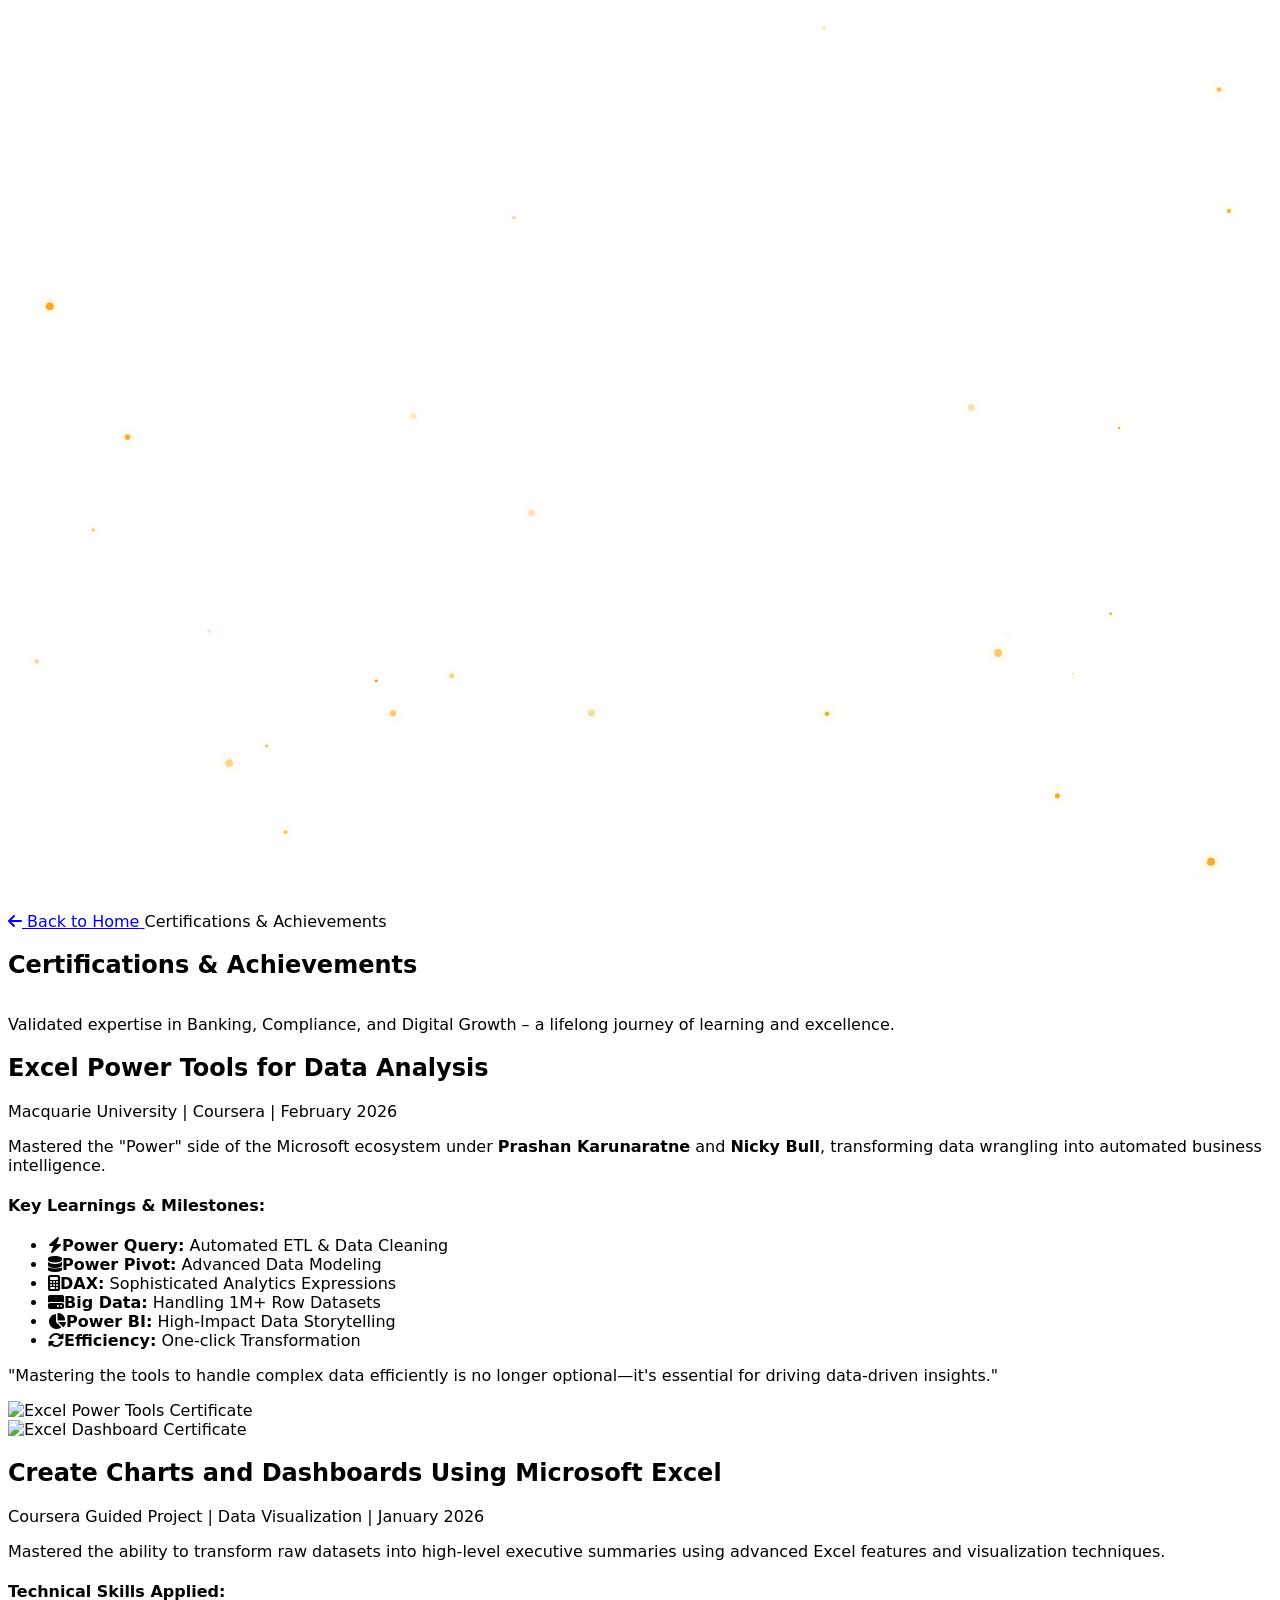
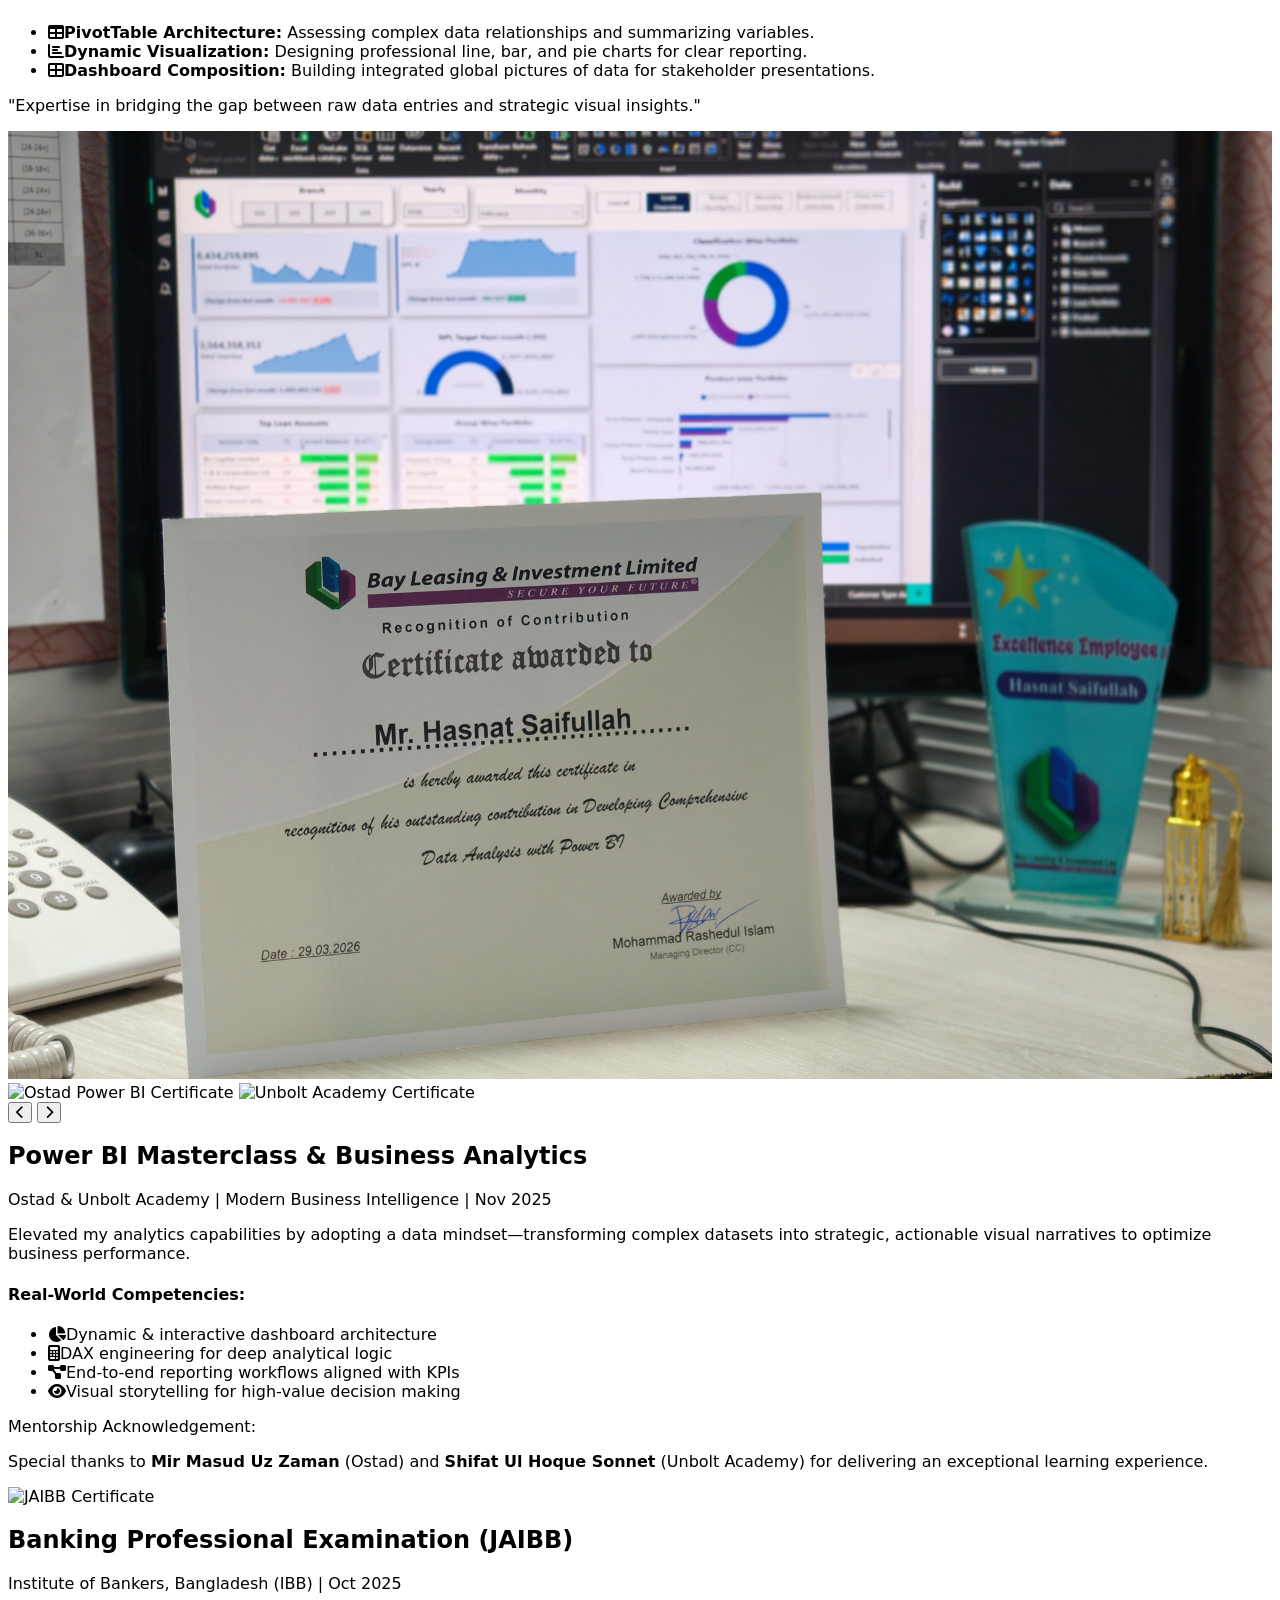
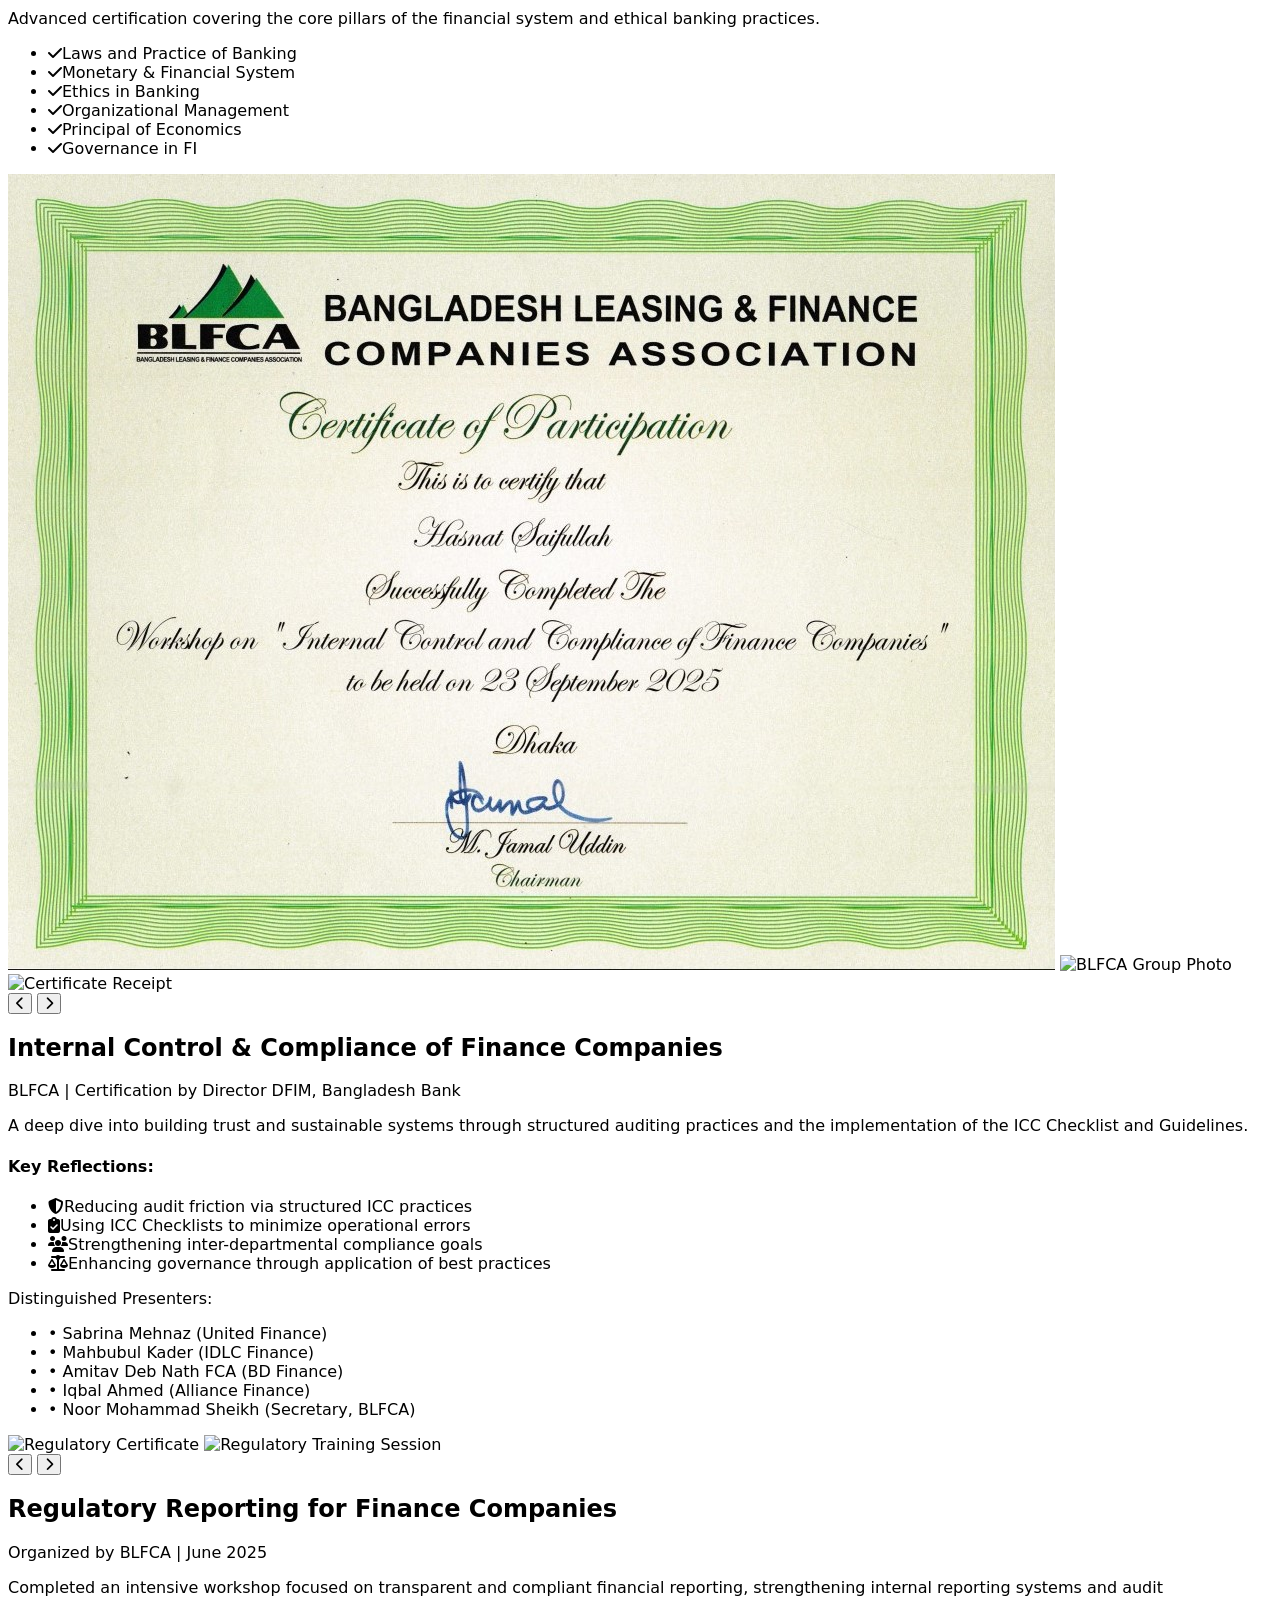
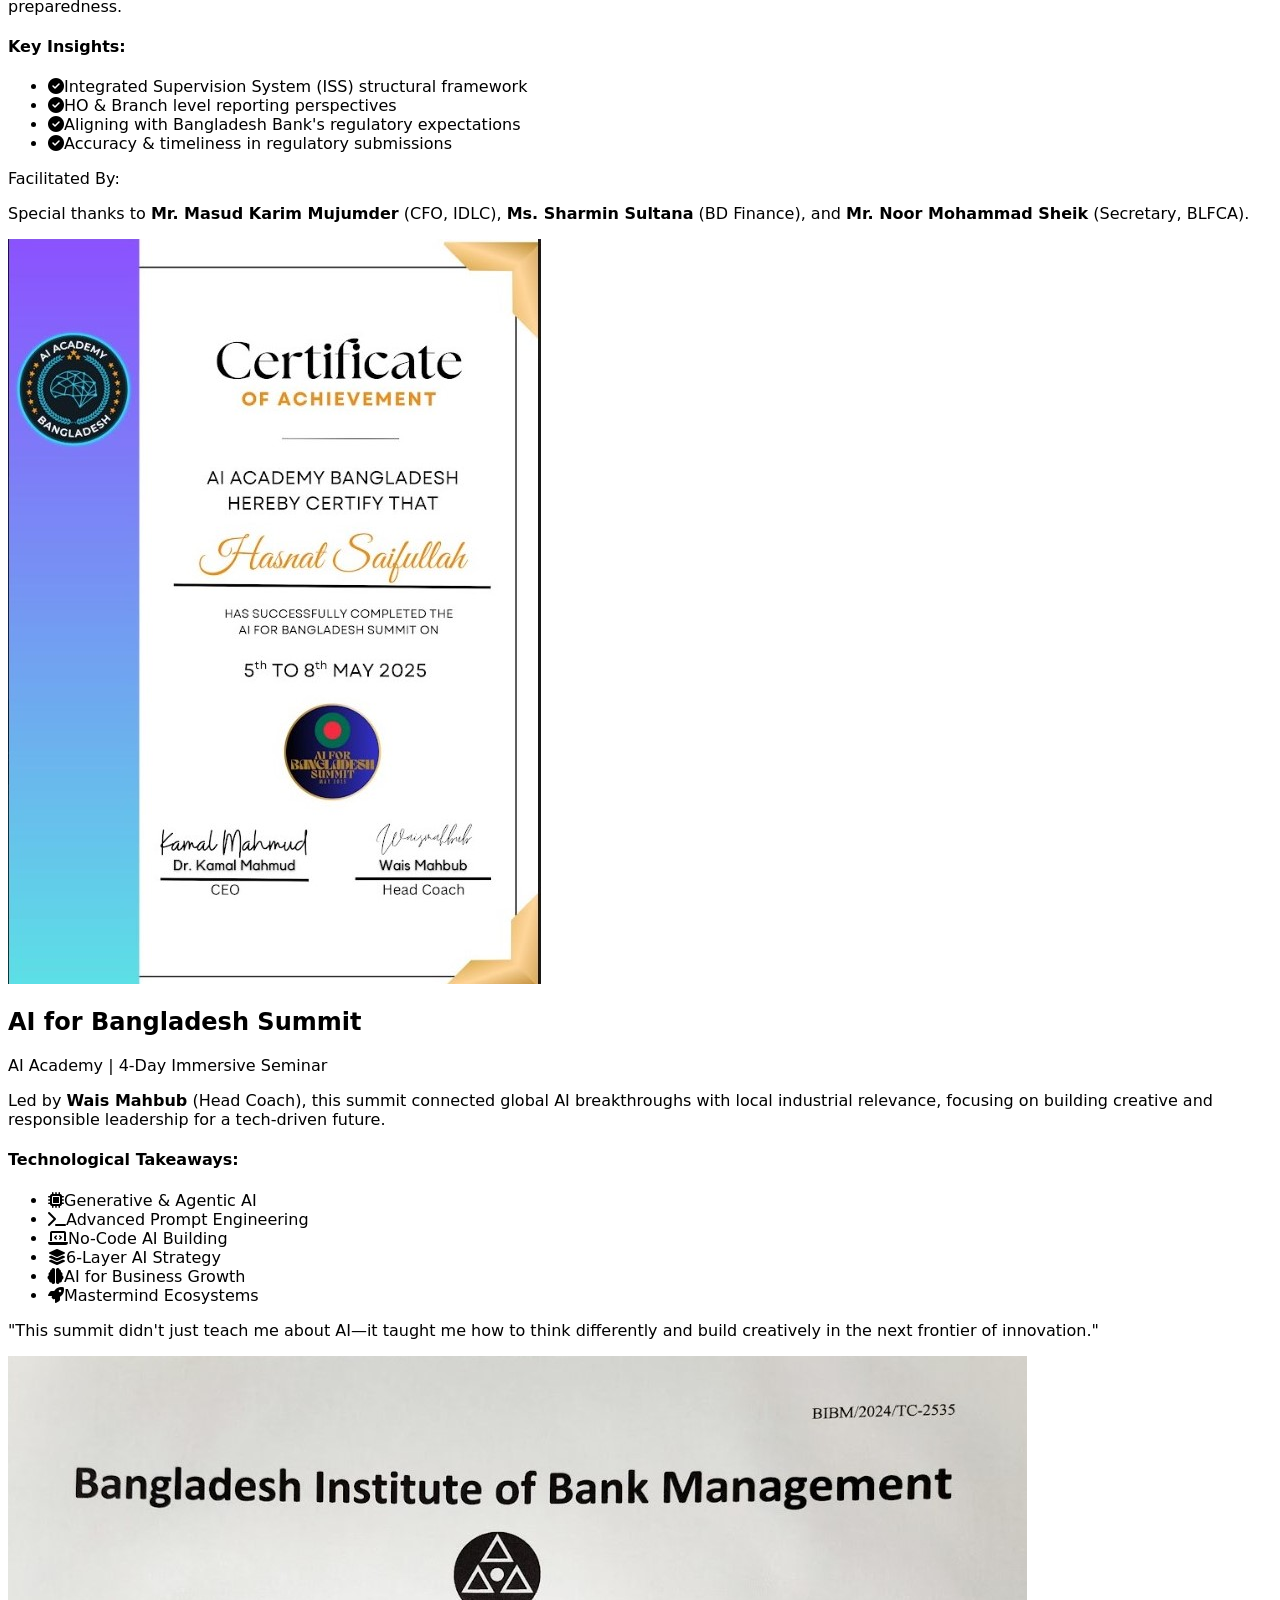
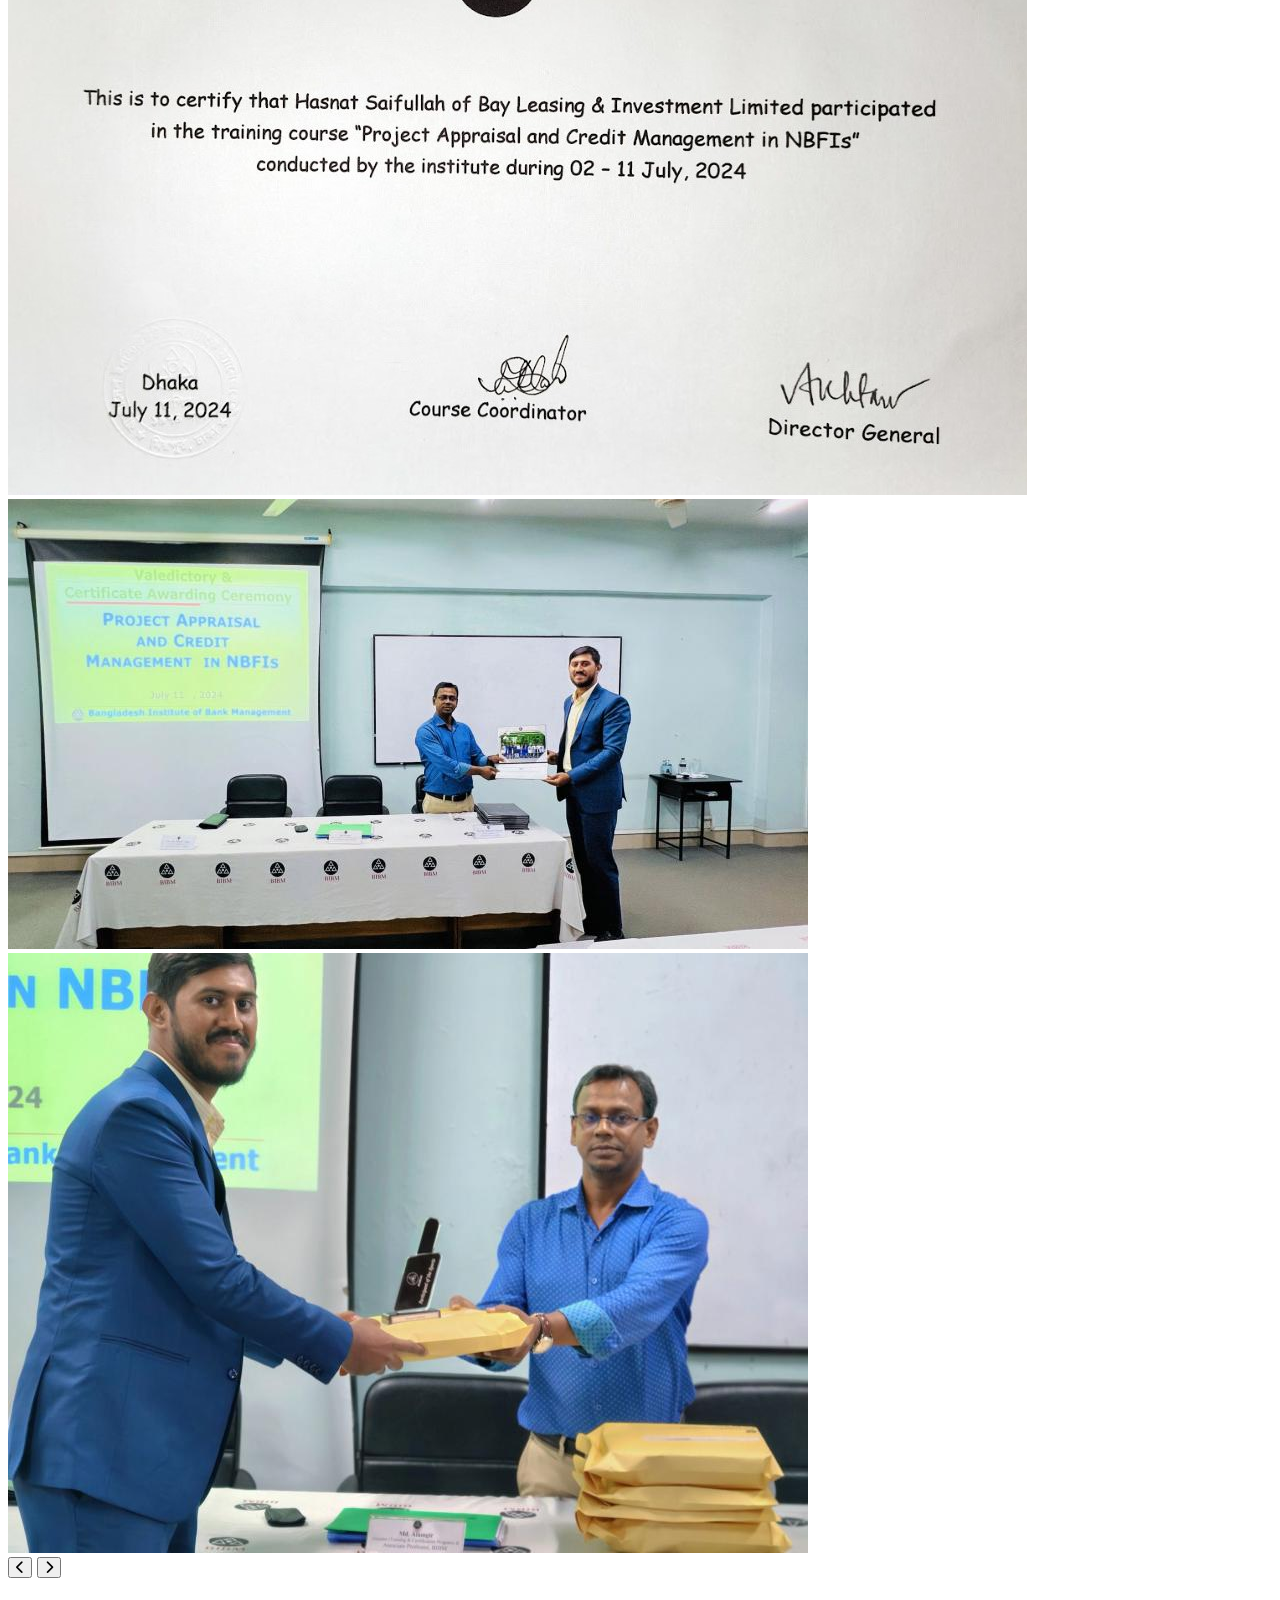
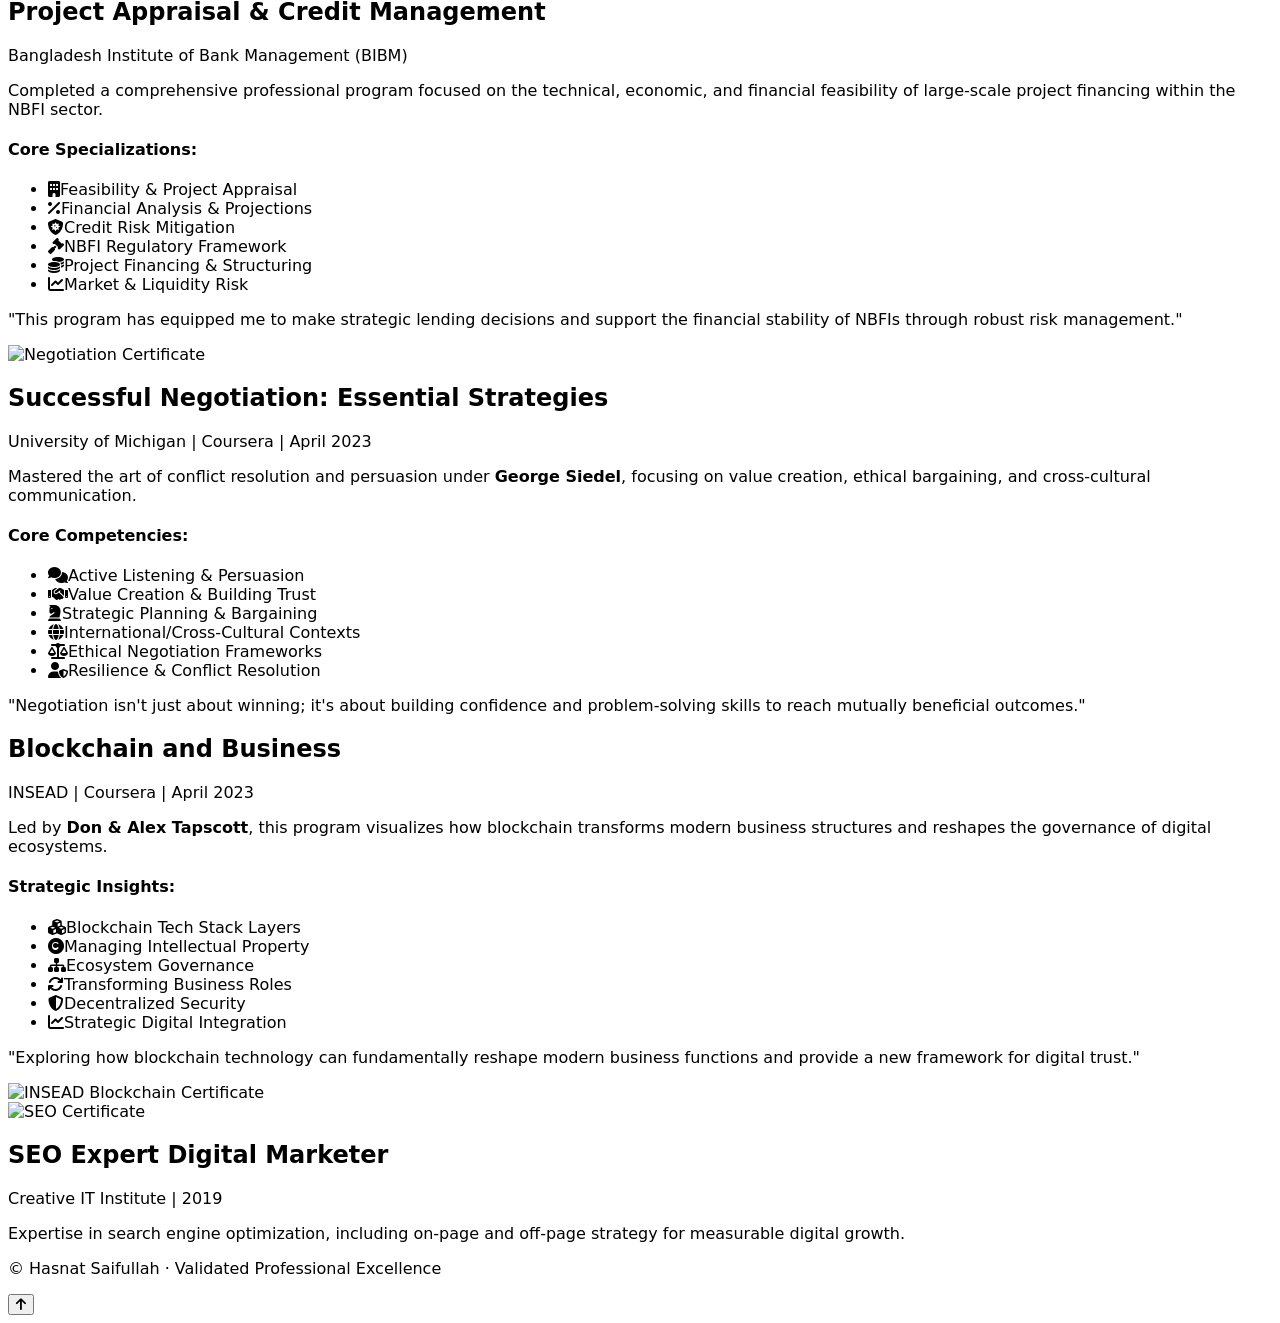
==== achievements.html @ 250674a8 "fix  Icons flash blank on Achievements page" ====
<!DOCTYPE html>
<html lang="en">
<head>
  <meta charset="UTF-8" />
  <meta name="viewport" content="width=device-width, initial-scale=1.0" />
  <meta property="og:title" content="Achievements | Hasnat Saifullah" />
  <meta property="og:description" content="Certifications in Banking, Compliance, Power BI, and Digital Growth." />
  <meta property="og:type" content="website" />
  <title>Achievements | Hasnat Saifullah</title>

  <!-- DNS prefetch -->
  <link rel="dns-prefetch" href="//cdn.tailwindcss.com">
  <link rel="dns-prefetch" href="//cdnjs.cloudflare.com">

  <!-- Favicon -->
  <link rel="icon" type="image/png" href="assets/images/Hasnat Saifullah Photo Favcon.jpg">

  <!-- Tailwind (blocking — required) -->
  <script src="https://cdn.tailwindcss.com"></script>

  <!-- Font Awesome — non-blocking -->
 <link rel="stylesheet"
      href="https://cdnjs.cloudflare.com/ajax/libs/font-awesome/6.5.0/css/all.min.css">

  <!-- Page CSS -->
  <link rel="stylesheet" href="assets/css/global.css">
  <link rel="stylesheet" href="assets/css/achievements.css">

  <!-- Page JS — deferred -->
  <script src="assets/js/achievements.js" defer></script>

<link href="https://unpkg.com/aos@2.3.1/dist/aos.css" rel="stylesheet" media="print" onload="this.media='all'">
<script src="https://unpkg.com/aos@2.3.1/dist/aos.js" defer></script>

</head>
<body class="bg-slate-50 text-slate-900 font-sans">
<canvas id="achievements-canvas" class="fixed inset-0 w-full h-full pointer-events-none z-[-1] opacity-70"></canvas>

<!-- ===== NAVIGATION ===== -->
<nav class="bg-white/80 backdrop-blur-md border-b border-slate-200/60 sticky top-0 z-50 shadow-sm">
  <div class="max-w-7xl mx-auto px-6 py-4 flex justify-between items-center">
    <a href="index.html" class="group flex items-center gap-2 text-blue-700 font-semibold hover:text-blue-600 transition">
      <i class="fas fa-arrow-left group-hover:-translate-x-1 transition"></i>
      <span>Back to Home</span>
    </a>
    <span class="text-slate-500 font-medium bg-slate-100 px-4 py-1.5 rounded-full text-sm">Certifications & Achievements</span>
  </div>
</nav>

<!-- ===== HERO HEADER ===== -->
<section class="relative py-24 px-6 overflow-hidden bg-gradient-to-br from-slate-900 via-indigo-950 to-blue-950 text-white">
  <div class="absolute inset-0 opacity-20">
    <div class="absolute top-10 left-10 w-72 h-72 bg-blue-500 rounded-full mix-blend-multiply filter blur-3xl animate-pulse"></div>
    <div class="absolute bottom-10 right-10 w-80 h-80 bg-indigo-400 rounded-full mix-blend-multiply filter blur-3xl animate-pulse delay-1000"></div>
  </div>
  <div class="absolute inset-0 bg-[url('data:image/svg+xml,%3Csvg width=\"60\" height=\"60\" viewBox=\"0 0 60 60\" xmlns=\"http://www.w3.org/2000/svg\"%3E%3Cpath d=\"M0 0h60v60H0z\" fill=\"none\" stroke=\"%233b82f6\" stroke-width=\"0.5\" stroke-opacity=\"0.2\"/%3E%3C/svg%3E')]"></div>

  <div class="max-w-4xl mx-auto text-center relative z-10" data-aos="fade-up">
    <h1 class="text-4xl md:text-5xl font-extrabold mb-4 shiny-underline inline-block">Certifications & Achievements</h1>
    <p class="text-lg text-slate-300 mt-6 max-w-2xl mx-auto">
      Validated expertise in Banking, Compliance, and Digital Growth – a lifelong journey of learning and excellence.
    </p>
  </div>
</section>

<main class="max-w-6xl mx-auto px-6 py-20 space-y-16">

  <!-- Excel Power Tools -->
  <section id="excel-power-tools" class="grid md:grid-cols-2 gap-12 items-center bg-white/50 backdrop-blur-sm p-8 rounded-3xl border border-slate-200 shadow-lg hover:shadow-xl transition">
    <div class="md:order-first">
      <h2 class="text-2xl font-bold text-sky-800">Excel Power Tools for Data Analysis</h2>
      <p class="text-slate-500 font-semibold mb-4">Macquarie University | Coursera | February 2026</p>
      <p class="text-slate-600 text-sm mb-6">Mastered the "Power" side of the Microsoft ecosystem under <strong>Prashan Karunaratne</strong> and <strong>Nicky Bull</strong>, transforming data wrangling into automated business intelligence.</p>
      <div class="space-y-4">
        <h4 class="font-bold text-slate-800 text-xs uppercase tracking-wider mb-2">Key Learnings & Milestones:</h4>
        <ul class="grid grid-cols-1 sm:grid-cols-2 gap-x-4 gap-y-2 text-xs text-slate-700 font-medium">
          <li><i class="fas fa-bolt text-sky-600 mr-2"></i><strong>Power Query:</strong> Automated ETL & Data Cleaning</li>
          <li><i class="fas fa-database text-sky-600 mr-2"></i><strong>Power Pivot:</strong> Advanced Data Modeling</li>
          <li><i class="fas fa-calculator text-sky-600 mr-2"></i><strong>DAX:</strong> Sophisticated Analytics Expressions</li>
          <li><i class="fas fa-hdd text-sky-600 mr-2"></i><strong>Big Data:</strong> Handling 1M+ Row Datasets</li>
          <li><i class="fas fa-chart-pie text-sky-600 mr-2"></i><strong>Power BI:</strong> High-Impact Data Storytelling</li>
          <li><i class="fas fa-sync-alt text-sky-600 mr-2"></i><strong>Efficiency:</strong> One-click Transformation</li>
        </ul>
        <div class="mt-6 p-4 bg-sky-50 rounded-xl border-l-4 border-sky-600">
          <p class="text-xs text-sky-900 leading-relaxed italic">"Mastering the tools to handle complex data efficiently is no longer optional—it's essential for driving data-driven insights."</p>
        </div>
      </div>
    </div>
    <div class="rounded-xl shadow-lg border overflow-hidden">
      <img src="assets/images/Excel Power Tools Macquarie University.jpg" class="w-full h-auto object-cover" alt="Excel Power Tools Certificate" loading="lazy" />
    </div>
  </section>

  <!-- Excel Charts -->
  <section id="excel-charts" class="grid md:grid-cols-2 gap-12 items-center bg-white/50 backdrop-blur-sm p-8 rounded-3xl border border-slate-200 shadow-lg hover:shadow-xl transition">
    <div class="relative overflow-hidden rounded-xl shadow-lg border group">
      <div id="slider-excel" class="flex transition-transform duration-500 ease-in-out" style="transform:translateX(0%);">
        <img src="assets/images/Create Charts and Dashboards Using Microsoft Excel.jpg" class="w-full h-auto object-cover flex-shrink-0" alt="Excel Dashboard Certificate" loading="lazy" />
      </div>
    </div>
    <div>
      <h2 class="text-2xl font-bold text-green-800">Create Charts and Dashboards Using Microsoft Excel</h2>
      <p class="text-slate-500 font-semibold mb-4">Coursera Guided Project | Data Visualization | January 2026</p>
      <p class="text-slate-600 text-sm mb-6">Mastered the ability to transform raw datasets into high-level executive summaries using advanced Excel features and visualization techniques.</p>
      <div class="space-y-4">
        <h4 class="font-bold text-slate-800 text-xs uppercase tracking-wider mb-2">Technical Skills Applied:</h4>
        <ul class="grid grid-cols-1 gap-y-3 text-xs text-slate-700 font-medium">
          <li><i class="fas fa-table text-green-600 mr-2"></i><strong>PivotTable Architecture:</strong> Assessing complex data relationships and summarizing variables.</li>
          <li><i class="fas fa-chart-bar text-green-600 mr-2"></i><strong>Dynamic Visualization:</strong> Designing professional line, bar, and pie charts for clear reporting.</li>
          <li><i class="fas fa-th-large text-green-600 mr-2"></i><strong>Dashboard Composition:</strong> Building integrated global pictures of data for stakeholder presentations.</li>
        </ul>
        <div class="mt-6 p-4 bg-green-50 rounded-xl border-l-4 border-green-600">
          <p class="text-xs text-green-900 leading-relaxed italic">"Expertise in bridging the gap between raw data entries and strategic visual insights."</p>
        </div>
      </div>
    </div>
  </section>

  <!-- Power BI Masterclass -->
  <section id="power-bi-masterclass" class="grid md:grid-cols-2 gap-12 items-center bg-white/50 backdrop-blur-sm p-8 rounded-3xl border border-slate-200 shadow-lg hover:shadow-xl transition">
    <div class="relative overflow-hidden rounded-xl shadow-lg border group">
      <div id="slider-ostad-unbolt" class="flex transition-transform duration-500 ease-in-out" style="transform:translateX(0%);">
        <img src="assets/images/Developing Comprehensive Data Analysis with Power BI.jpg" class="w-full h-auto object-cover flex-shrink-0" alt="Developing Comprehensive Data Analysis with Power BI" loading="lazy" />
        <img src="assets/images/Ostad Power BI.jpg" class="w-full h-auto object-cover flex-shrink-0" alt="Ostad Power BI Certificate" loading="lazy" />
        <img src="assets/images/Unbolt Academy Power BI.jpg" class="w-full h-auto object-cover flex-shrink-0" alt="Unbolt Academy Certificate" loading="lazy" />
      </div>
      <button onclick="moveOstadUnboltSlider(-1)" class="absolute left-2 top-1/2 -translate-y-1/2 bg-black/30 hover:bg-black/60 text-white p-2 rounded-full opacity-0 group-hover:opacity-100 transition-opacity">
        <i class="fas fa-chevron-left"></i>
      </button>
      <button onclick="moveOstadUnboltSlider(1)" class="absolute right-2 top-1/2 -translate-y-1/2 bg-black/30 hover:bg-black/60 text-white p-2 rounded-full opacity-0 group-hover:opacity-100 transition-opacity">
        <i class="fas fa-chevron-right"></i>
      </button>
    </div>
    <div>
      <h2 class="text-2xl font-bold text-blue-800">Power BI Masterclass & Business Analytics</h2>
      <p class="text-slate-500 font-semibold mb-4">Ostad & Unbolt Academy | Modern Business Intelligence | Nov 2025</p>
      <p class="text-slate-600 text-sm mb-6">Elevated my analytics capabilities by adopting a data mindset—transforming complex datasets into strategic, actionable visual narratives to optimize business performance.</p>
      <div class="space-y-4">
        <div>
          <h4 class="font-bold text-slate-800 text-xs uppercase tracking-wider mb-2">Real-World Competencies:</h4>
          <ul class="grid grid-cols-1 gap-2 text-xs text-slate-700 font-medium">
            <li><i class="fas fa-chart-pie text-purple-600 mr-2"></i>Dynamic & interactive dashboard architecture</li>
            <li><i class="fas fa-calculator text-purple-600 mr-2"></i>DAX engineering for deep analytical logic</li>
            <li><i class="fas fa-project-diagram text-purple-600 mr-2"></i>End-to-end reporting workflows aligned with KPIs</li>
            <li><i class="fas fa-eye text-purple-600 mr-2"></i>Visual storytelling for high-value decision making</li>
          </ul>
        </div>
        <div class="bg-purple-50 p-4 rounded-xl border border-purple-100">
          <p class="text-[10px] uppercase font-bold text-purple-800 mb-2">Mentorship Acknowledgement:</p>
          <p class="text-xs text-slate-700 leading-relaxed italic">Special thanks to <strong>Mir Masud Uz Zaman</strong> (Ostad) and <strong>Shifat Ul Hoque Sonnet</strong> (Unbolt Academy) for delivering an exceptional learning experience.</p>
        </div>
      </div>
    </div>
  </section>

  <!-- JAIBB -->
  <section id="jaibb-1st" class="grid md:grid-cols-2 gap-12 items-center bg-white/50 backdrop-blur-sm p-8 rounded-3xl border border-slate-200 shadow-lg hover:shadow-xl transition">
    <img src="assets/images/cert-jaibb.jpg" class="rounded-xl shadow-lg border" alt="JAIBB Certificate" loading="lazy" />
    <div>
      <h2 class="text-2xl font-bold text-blue-800">Banking Professional Examination (JAIBB)</h2>
      <p class="text-slate-500 font-semibold mb-4">Institute of Bankers, Bangladesh (IBB) | Oct 2025</p>
      <p class="text-slate-600 text-sm mb-6">Advanced certification covering the core pillars of the financial system and ethical banking practices.</p>
      <ul class="grid grid-cols-2 gap-2 text-xs text-slate-700 font-medium">
        <li><i class="fas fa-check text-blue-500 mr-2"></i>Laws and Practice of Banking</li>
        <li><i class="fas fa-check text-blue-500 mr-2"></i>Monetary & Financial System</li>
        <li><i class="fas fa-check text-blue-500 mr-2"></i>Ethics in Banking</li>
        <li><i class="fas fa-check text-blue-500 mr-2"></i>Organizational Management</li>
        <li><i class="fas fa-check text-blue-500 mr-2"></i>Principal of Economics</li>
        <li><i class="fas fa-check text-blue-500 mr-2"></i>Governance in FI</li>
      </ul>
    </div>
  </section>

  <!-- Internal Control -->
  <section id="internal-control" class="grid md:grid-cols-2 gap-12 items-center bg-white/50 backdrop-blur-sm p-8 rounded-3xl border border-slate-200 shadow-lg hover:shadow-xl transition">
    <div class="relative overflow-hidden rounded-xl shadow-lg border group">
      <div id="slider-blfca" class="flex transition-transform duration-500 ease-in-out" style="transform:translateX(0%);">
        <img src="assets/images/internalcontrolandcomplianceoffinancecompaniesblfcacertificatejpg.jpg" class="w-full h-auto object-cover flex-shrink-0" alt="BLFCA ICC Certificate" loading="lazy" />
        <img src="assets/images/Internal Control and Compliance of Finance Companies groupphoto blfca.jpg" class="w-full h-auto object-cover flex-shrink-0" alt="BLFCA Group Photo" loading="lazy" />
        <img src="assets/images/Internal Control and Compliance of Finance Companies certificate receive blfca.jpg" class="w-full h-auto object-cover flex-shrink-0" alt="Certificate Receipt" loading="lazy" />
      </div>
      <button onclick="moveBlfcaSlider(-1)" class="absolute left-2 top-1/2 -translate-y-1/2 bg-black/30 hover:bg-black/60 text-white p-2 rounded-full opacity-0 group-hover:opacity-100 transition-opacity">
        <i class="fas fa-chevron-left"></i>
      </button>
      <button onclick="moveBlfcaSlider(1)" class="absolute right-2 top-1/2 -translate-y-1/2 bg-black/30 hover:bg-black/60 text-white p-2 rounded-full opacity-0 group-hover:opacity-100 transition-opacity">
        <i class="fas fa-chevron-right"></i>
      </button>
    </div>
    <div>
      <h2 class="text-2xl font-bold text-blue-800">Internal Control & Compliance of Finance Companies</h2>
      <p class="text-slate-500 font-semibold mb-4">BLFCA | Certification by Director DFIM, Bangladesh Bank</p>
      <p class="text-slate-600 text-sm mb-6">A deep dive into building trust and sustainable systems through structured auditing practices and the implementation of the ICC Checklist and Guidelines.</p>
      <div class="space-y-4">
        <div>
          <h4 class="font-bold text-slate-800 text-xs uppercase tracking-wider mb-2">Key Reflections:</h4>
          <ul class="grid grid-cols-1 gap-2 text-xs text-slate-700 font-medium">
            <li><i class="fas fa-shield-alt text-blue-500 mr-2"></i>Reducing audit friction via structured ICC practices</li>
            <li><i class="fas fa-clipboard-check text-blue-500 mr-2"></i>Using ICC Checklists to minimize operational errors</li>
            <li><i class="fas fa-users text-blue-500 mr-2"></i>Strengthening inter-departmental compliance goals</li>
            <li><i class="fas fa-balance-scale text-blue-500 mr-2"></i>Enhancing governance through application of best practices</li>
          </ul>
        </div>
        <div class="bg-slate-50 p-4 rounded-xl border border-slate-200">
          <p class="text-[10px] uppercase font-bold text-slate-500 mb-2">Distinguished Presenters:</p>
          <ul class="text-[11px] text-slate-600 grid grid-cols-2 gap-x-2 leading-relaxed">
            <li>• Sabrina Mehnaz (United Finance)</li>
            <li>• Mahbubul Kader (IDLC Finance)</li>
            <li>• Amitav Deb Nath FCA (BD Finance)</li>
            <li>• Iqbal Ahmed (Alliance Finance)</li>
            <li class="col-span-2">• Noor Mohammad Sheikh (Secretary, BLFCA)</li>
          </ul>
        </div>
      </div>
    </div>
  </section>

  <!-- Regulatory Reporting -->
  <section id="regulatory-reporting" class="grid md:grid-cols-2 gap-12 items-center bg-white/50 backdrop-blur-sm p-8 rounded-3xl border border-slate-200 shadow-lg hover:shadow-xl transition">
    <div class="relative overflow-hidden rounded-xl shadow-lg border md:order-last group">
      <div id="slider-regulatory" class="flex transition-transform duration-500 ease-in-out" style="transform:translateX(0%);">
        <img src="assets/images/regulatory reporting certificate of BLFCA.jpg" class="w-full h-auto object-cover flex-shrink-0" alt="Regulatory Certificate" loading="lazy" />
        <img src="assets/images/regulatory reporting BLFCA.jpg" class="w-full h-auto object-cover flex-shrink-0" alt="Regulatory Training Session" loading="lazy" />
      </div>
      <button onclick="moveRegSlider(-1)" class="absolute left-2 top-1/2 -translate-y-1/2 bg-black/30 hover:bg-black/60 text-white p-2 rounded-full opacity-0 group-hover:opacity-100 transition-opacity">
        <i class="fas fa-chevron-left"></i>
      </button>
      <button onclick="moveRegSlider(1)" class="absolute right-2 top-1/2 -translate-y-1/2 bg-black/30 hover:bg-black/60 text-white p-2 rounded-full opacity-0 group-hover:opacity-100 transition-opacity">
        <i class="fas fa-chevron-right"></i>
      </button>
    </div>
    <div>
      <h2 class="text-2xl font-bold text-blue-800">Regulatory Reporting for Finance Companies</h2>
      <p class="text-slate-500 font-semibold mb-4">Organized by BLFCA | June 2025</p>
      <p class="text-slate-600 text-sm mb-6">Completed an intensive workshop focused on transparent and compliant financial reporting, strengthening internal reporting systems and audit preparedness.</p>
      <div class="space-y-4">
        <div>
          <h4 class="font-bold text-slate-800 text-xs uppercase tracking-wider mb-2">Key Insights:</h4>
          <ul class="grid grid-cols-1 gap-2 text-xs text-slate-700 font-medium">
            <li><i class="fas fa-check-circle text-blue-500 mr-2"></i>Integrated Supervision System (ISS) structural framework</li>
            <li><i class="fas fa-check-circle text-blue-500 mr-2"></i>HO & Branch level reporting perspectives</li>
            <li><i class="fas fa-check-circle text-blue-500 mr-2"></i>Aligning with Bangladesh Bank's regulatory expectations</li>
            <li><i class="fas fa-check-circle text-blue-500 mr-2"></i>Accuracy & timeliness in regulatory submissions</li>
          </ul>
        </div>
        <div class="bg-blue-50 p-4 rounded-xl border border-blue-100">
          <p class="text-[10px] uppercase font-bold text-blue-800 mb-2">Facilitated By:</p>
          <p class="text-xs text-slate-700 leading-relaxed italic">Special thanks to <strong>Mr. Masud Karim Mujumder</strong> (CFO, IDLC), <strong>Ms. Sharmin Sultana</strong> (BD Finance), and <strong>Mr. Noor Mohammad Sheik</strong> (Secretary, BLFCA).</p>
        </div>
      </div>
    </div>
  </section>

  <!-- AI Academy -->
  <section id="ai-academy" class="grid md:grid-cols-2 gap-12 items-center bg-white/50 backdrop-blur-sm p-8 rounded-3xl border border-slate-200 shadow-lg hover:shadow-xl transition">
    <div class="relative overflow-hidden rounded-xl shadow-lg border group">
      <div id="slider-ai-academy" class="flex transition-transform duration-500 ease-in-out" style="transform:translateX(0%);">
        <img src="assets/images/ai academy certificate.jpg" class="w-full h-auto object-cover flex-shrink-0" alt="AI Academy Certificate" loading="lazy" />
      </div>
    </div>
    <div>
      <h2 class="text-2xl font-bold text-indigo-800">AI for Bangladesh Summit</h2>
      <p class="text-slate-500 font-semibold mb-4">AI Academy | 4-Day Immersive Seminar</p>
      <p class="text-slate-600 text-sm mb-6">Led by <strong>Wais Mahbub</strong> (Head Coach), this summit connected global AI breakthroughs with local industrial relevance, focusing on building creative and responsible leadership for a tech-driven future.</p>
      <div class="space-y-4">
        <h4 class="font-bold text-slate-800 text-xs uppercase tracking-wider mb-2">Technological Takeaways:</h4>
        <ul class="grid grid-cols-1 sm:grid-cols-2 gap-x-4 gap-y-2 text-xs text-slate-700 font-medium">
          <li><i class="fas fa-microchip text-indigo-600 mr-2"></i>Generative & Agentic AI</li>
          <li><i class="fas fa-terminal text-indigo-600 mr-2"></i>Advanced Prompt Engineering</li>
          <li><i class="fas fa-laptop-code text-indigo-600 mr-2"></i>No-Code AI Building</li>
          <li><i class="fas fa-layer-group text-indigo-600 mr-2"></i>6-Layer AI Strategy</li>
          <li><i class="fas fa-brain text-indigo-600 mr-2"></i>AI for Business Growth</li>
          <li><i class="fas fa-rocket text-indigo-600 mr-2"></i>Mastermind Ecosystems</li>
        </ul>
        <div class="mt-6 p-4 bg-indigo-50 rounded-xl border-l-4 border-indigo-600">
          <p class="text-xs text-indigo-900 leading-relaxed italic">"This summit didn't just teach me about AI—it taught me how to think differently and build creatively in the next frontier of innovation."</p>
        </div>
      </div>
    </div>
  </section>

  <!-- BIBM -->
  <section id="bibm" class="grid md:grid-cols-2 gap-12 items-center bg-white/50 backdrop-blur-sm p-8 rounded-3xl border border-slate-200 shadow-lg hover:shadow-xl transition">
    <div class="relative overflow-hidden rounded-xl shadow-lg border md:order-last group">
      <div id="slider-bibm" class="flex transition-transform duration-500 ease-in-out" style="transform:translateX(0%);">
        <img src="assets/images/projectapprisalbibm.jpg" class="w-full h-auto object-cover flex-shrink-0" alt="BIBM Certificate" loading="lazy" />
        <img src="assets/images/bibm certificate receive.jpg" class="w-full h-auto object-cover flex-shrink-0" alt="BIBM Certificate receive" loading="lazy" />
        <img src="assets/images/bibm man of match.jpg" class="w-full h-auto object-cover flex-shrink-0" alt="BIBM man of match" loading="lazy" />
      </div>
      <button onclick="moveBibmSlider(-1)" class="absolute left-2 top-1/2 -translate-y-1/2 bg-black/30 hover:bg-black/60 text-white p-2 rounded-full opacity-0 group-hover:opacity-100 transition-opacity">
        <i class="fas fa-chevron-left"></i>
      </button>
      <button onclick="moveBibmSlider(1)" class="absolute right-2 top-1/2 -translate-y-1/2 bg-black/30 hover:bg-black/60 text-white p-2 rounded-full opacity-0 group-hover:opacity-100 transition-opacity">
        <i class="fas fa-chevron-right"></i>
      </button>
    </div>
    <div>
      <h2 class="text-2xl font-bold text-blue-800">Project Appraisal & Credit Management</h2>
      <p class="text-slate-500 font-semibold mb-4">Bangladesh Institute of Bank Management (BIBM)</p>
      <p class="text-slate-600 text-sm mb-6">Completed a comprehensive professional program focused on the technical, economic, and financial feasibility of large-scale project financing within the NBFI sector.</p>
      <div class="space-y-4">
        <h4 class="font-bold text-slate-800 text-xs uppercase tracking-wider mb-2">Core Specializations:</h4>
        <ul class="grid grid-cols-1 sm:grid-cols-2 gap-3 text-xs text-slate-700 font-medium">
          <li><i class="fas fa-building text-blue-600 mr-2"></i>Feasibility & Project Appraisal</li>
          <li><i class="fas fa-percentage text-blue-600 mr-2"></i>Financial Analysis & Projections</li>
          <li><i class="fas fa-shield-virus text-blue-600 mr-2"></i>Credit Risk Mitigation</li>
          <li><i class="fas fa-gavel text-blue-600 mr-2"></i>NBFI Regulatory Framework</li>
          <li><i class="fas fa-coins text-blue-600 mr-2"></i>Project Financing & Structuring</li>
          <li><i class="fas fa-chart-line text-blue-600 mr-2"></i>Market & Liquidity Risk</li>
        </ul>
        <div class="mt-6 p-4 bg-blue-50 rounded-xl border-l-4 border-blue-600">
          <p class="text-xs text-blue-900 leading-relaxed italic">"This program has equipped me to make strategic lending decisions and support the financial stability of NBFIs through robust risk management."</p>
        </div>
      </div>
    </div>
  </section>

  <!-- Negotiation -->
  <section id="coursera-negotiation" class="grid md:grid-cols-2 gap-12 items-center bg-white/50 backdrop-blur-sm p-8 rounded-3xl border border-slate-200 shadow-lg hover:shadow-xl transition">
    <div class="relative overflow-hidden rounded-xl shadow-lg border group">
      <img src="assets/images/University of Michigan offered by Coursera.jpg" class="w-full h-auto object-cover" alt="Negotiation Certificate" loading="lazy" />
    </div>
    <div>
      <h2 class="text-2xl font-bold text-teal-800">Successful Negotiation: Essential Strategies</h2>
      <p class="text-slate-500 font-semibold mb-4">University of Michigan | Coursera | April 2023</p>
      <p class="text-slate-600 text-sm mb-6">Mastered the art of conflict resolution and persuasion under <strong>George Siedel</strong>, focusing on value creation, ethical bargaining, and cross-cultural communication.</p>
      <div class="space-y-4">
        <h4 class="font-bold text-slate-800 text-xs uppercase tracking-wider mb-2">Core Competencies:</h4>
        <ul class="grid grid-cols-1 sm:grid-cols-2 gap-x-4 gap-y-2 text-xs text-slate-700 font-medium">
          <li><i class="fas fa-comments text-teal-600 mr-2"></i>Active Listening & Persuasion</li>
          <li><i class="fas fa-handshake text-teal-600 mr-2"></i>Value Creation & Building Trust</li>
          <li><i class="fas fa-chess-knight text-teal-600 mr-2"></i>Strategic Planning & Bargaining</li>
          <li><i class="fas fa-globe text-teal-600 mr-2"></i>International/Cross-Cultural Contexts</li>
          <li><i class="fas fa-balance-scale text-teal-600 mr-2"></i>Ethical Negotiation Frameworks</li>
          <li><i class="fas fa-user-shield text-teal-600 mr-2"></i>Resilience & Conflict Resolution</li>
        </ul>
        <div class="mt-6 p-4 bg-teal-50 rounded-xl border-l-4 border-teal-600">
          <p class="text-xs text-teal-900 leading-relaxed italic">"Negotiation isn't just about winning; it's about building confidence and problem-solving skills to reach mutually beneficial outcomes."</p>
        </div>
      </div>
    </div>
  </section>

  <!-- Blockchain -->
  <section id="blockchain-business" class="grid md:grid-cols-2 gap-12 items-center bg-white/50 backdrop-blur-sm p-8 rounded-3xl border border-slate-200 shadow-lg hover:shadow-xl transition">
    <div>
      <h2 class="text-2xl font-bold text-amber-800">Blockchain and Business</h2>
      <p class="text-slate-500 font-semibold mb-4">INSEAD | Coursera | April 2023</p>
      <p class="text-slate-600 text-sm mb-6">Led by <strong>Don & Alex Tapscott</strong>, this program visualizes how blockchain transforms modern business structures and reshapes the governance of digital ecosystems.</p>
      <div class="space-y-4">
        <h4 class="font-bold text-slate-800 text-xs uppercase tracking-wider mb-2">Strategic Insights:</h4>
        <ul class="grid grid-cols-1 sm:grid-cols-2 gap-x-4 gap-y-2 text-xs text-slate-700 font-medium">
          <li><i class="fas fa-cubes text-amber-600 mr-2"></i>Blockchain Tech Stack Layers</li>
          <li><i class="fas fa-copyright text-amber-600 mr-2"></i>Managing Intellectual Property</li>
          <li><i class="fas fa-sitemap text-amber-600 mr-2"></i>Ecosystem Governance</li>
          <li><i class="fas fa-sync text-amber-600 mr-2"></i>Transforming Business Roles</li>
          <li><i class="fas fa-shield-alt text-amber-600 mr-2"></i>Decentralized Security</li>
          <li><i class="fas fa-chart-line text-amber-600 mr-2"></i>Strategic Digital Integration</li>
        </ul>
        <div class="mt-6 p-4 bg-amber-50 rounded-xl border-l-4 border-amber-600">
          <p class="text-xs text-amber-900 leading-relaxed italic">"Exploring how blockchain technology can fundamentally reshape modern business functions and provide a new framework for digital trust."</p>
        </div>
      </div>
    </div>
    <div class="relative overflow-hidden rounded-xl shadow-lg border group">
      <img src="assets/images/Blockchain and business from INSEAD.jpg" class="w-full h-auto object-cover flex-shrink-0" alt="INSEAD Blockchain Certificate" loading="lazy" />
    </div>
  </section>

  <!-- SEO -->
  <section id="seo" class="grid md:grid-cols-2 gap-12 items-center bg-white/50 backdrop-blur-sm p-8 rounded-3xl border border-slate-200 shadow-lg hover:shadow-xl transition">
    <img src="assets/images/Digital marketer SEO CIT.jpg" class="rounded-xl shadow-lg border md:order-last" alt="SEO Certificate" loading="lazy" />
    <div>
      <h2 class="text-2xl font-bold text-blue-800">SEO Expert Digital Marketer</h2>
      <p class="text-slate-500 font-semibold mb-4">Creative IT Institute | 2019</p>
      <p class="text-slate-600 text-sm mb-6">Expertise in search engine optimization, including on-page and off-page strategy for measurable digital growth.</p>
    </div>
  </section>

</main>

<!-- ===== FOOTER ===== -->
<footer class="py-12 bg-gradient-to-br from-slate-900 to-indigo-950 text-center text-slate-400 border-t border-slate-800">
  <p class="text-sm">© Hasnat Saifullah · Validated Professional Excellence</p>
</footer>

<button id="backToTop" class="fixed bottom-8 right-8 bg-blue-600 text-white w-12 h-12 rounded-full shadow-2xl hidden items-center justify-center hover:bg-blue-500 hover:scale-110 transition-all z-[60]">
  <i class="fas fa-arrow-up"></i>
</button>

</body>
</html>
---- assets/css/global.css ----
*, *::before, *::after { box-sizing: border-box; }
html { scroll-behavior: smooth; }
* { font-family: 'Inter', system-ui, sans-serif; }
img { max-width: 100%; height: auto; }
---- assets/css/achievements.css ----
* { font-family: 'Inter', system-ui, sans-serif; }
html { scroll-behavior: smooth; }

/* Fixes shiny-underline — was referenced but never defined on this page */
.shiny-underline {
  position: relative;
  display: inline-block;
}
.shiny-underline::after {
  content: '';
  position: absolute;
  bottom: -6px;
  left: 0;
  width: 100%;
  height: 4px;
  background: linear-gradient(90deg, #2563eb, #7c3aed, #2563eb);
  border-radius: 4px;
  transform: scaleX(0);
  transform-origin: left;
  transition: transform 0.4s ease;
}
.shiny-underline:hover::after { transform: scaleX(1); }
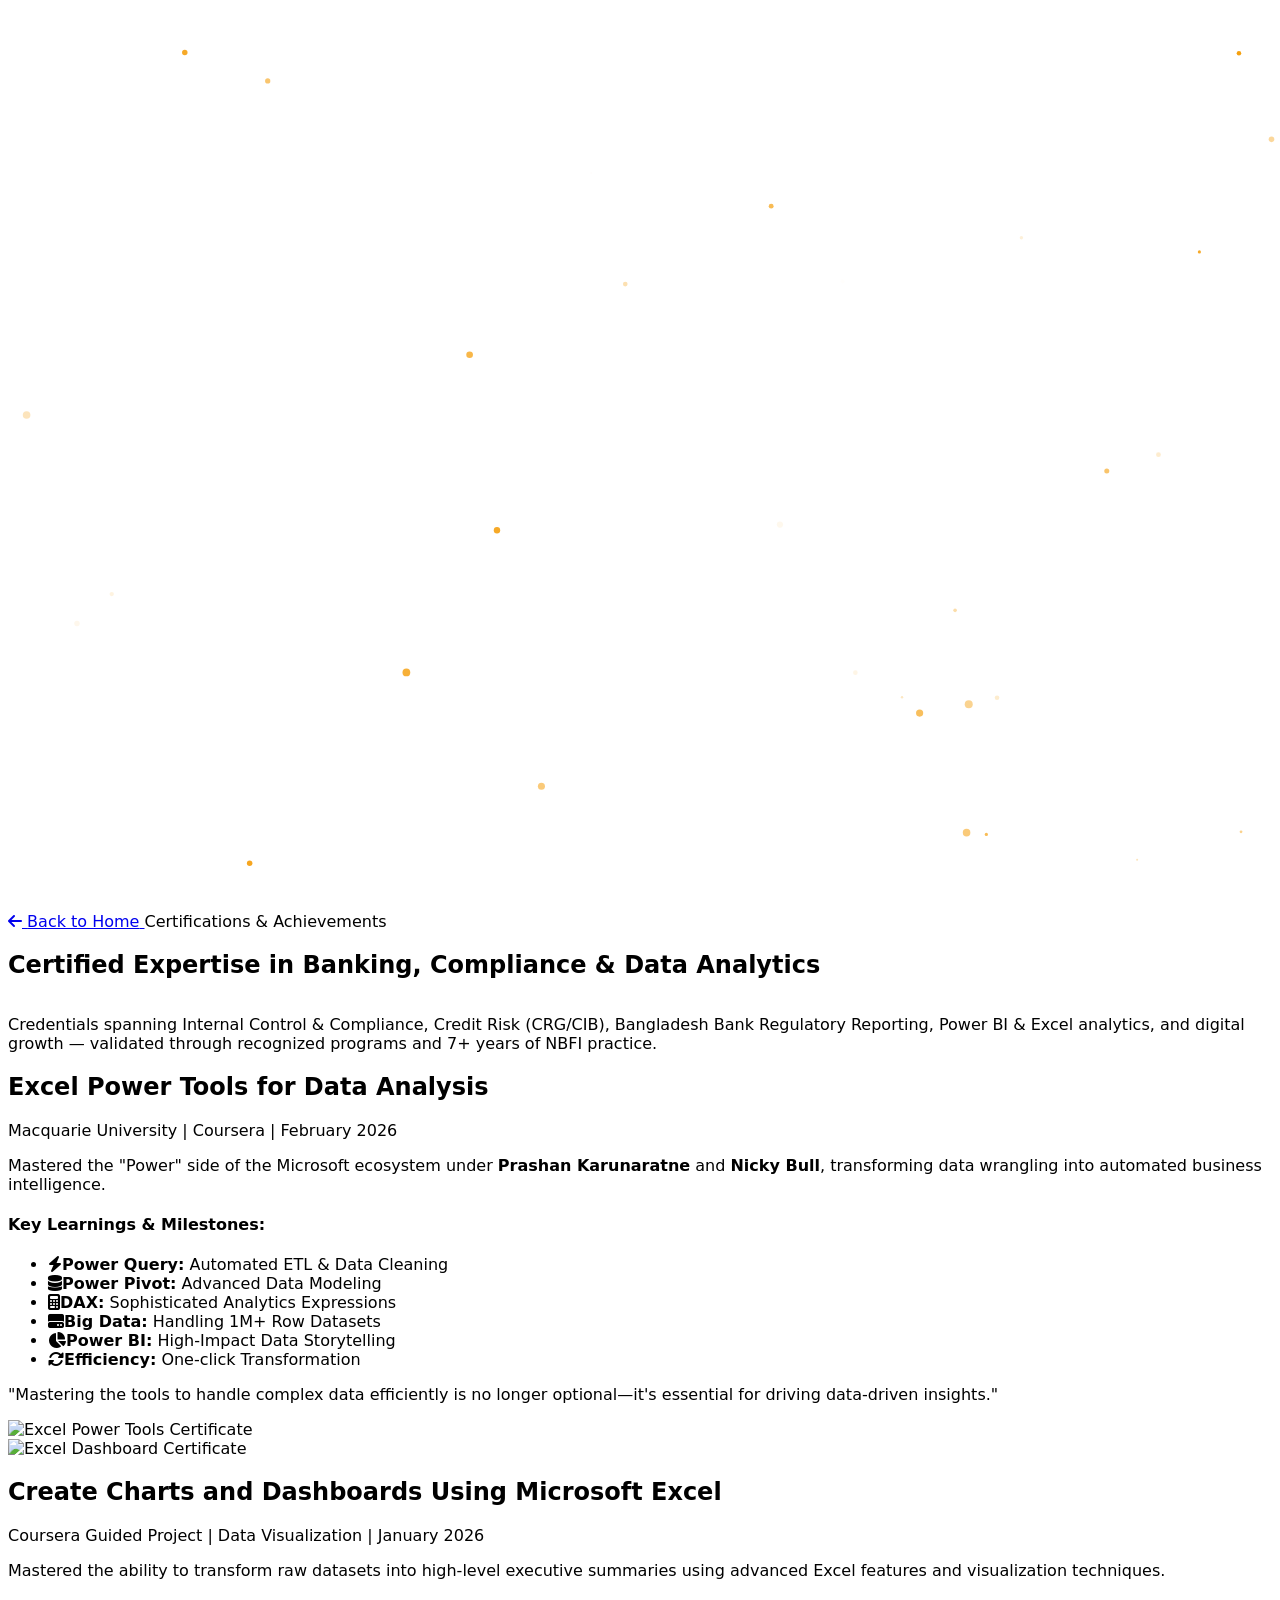
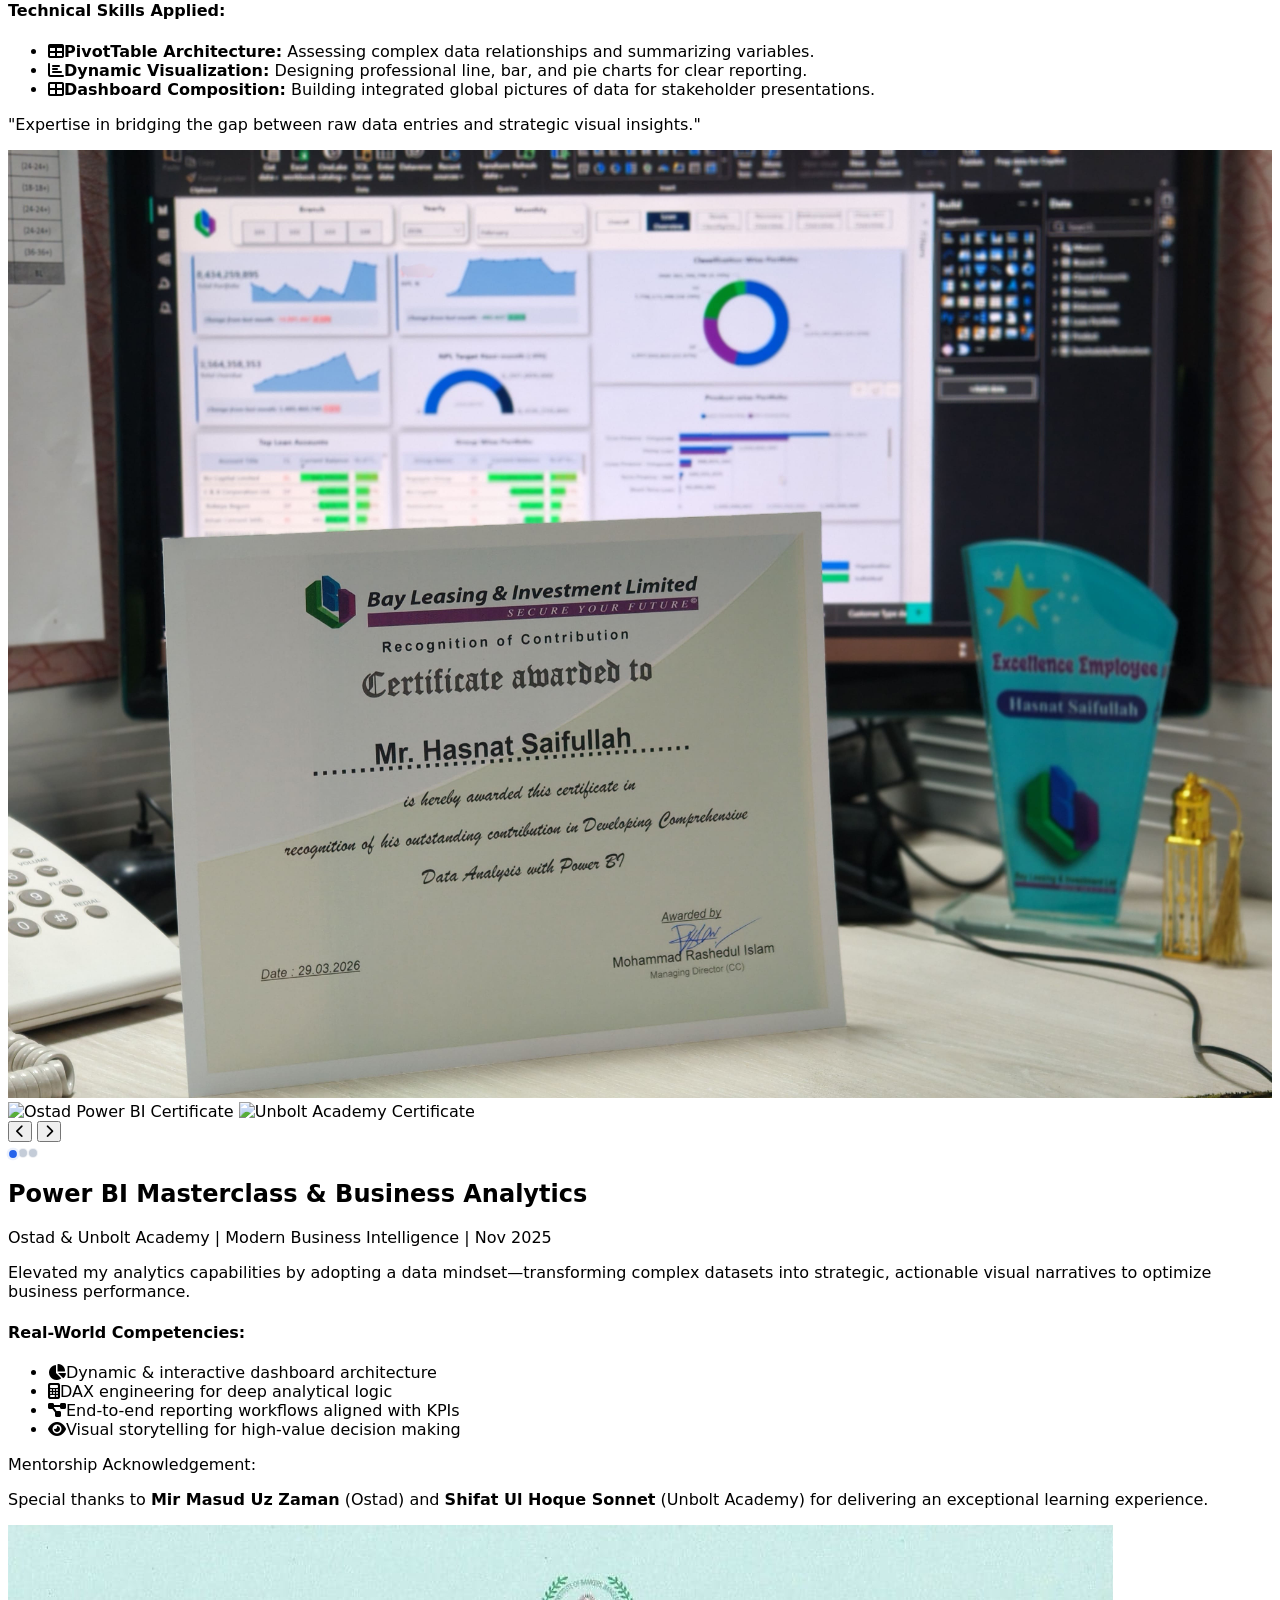
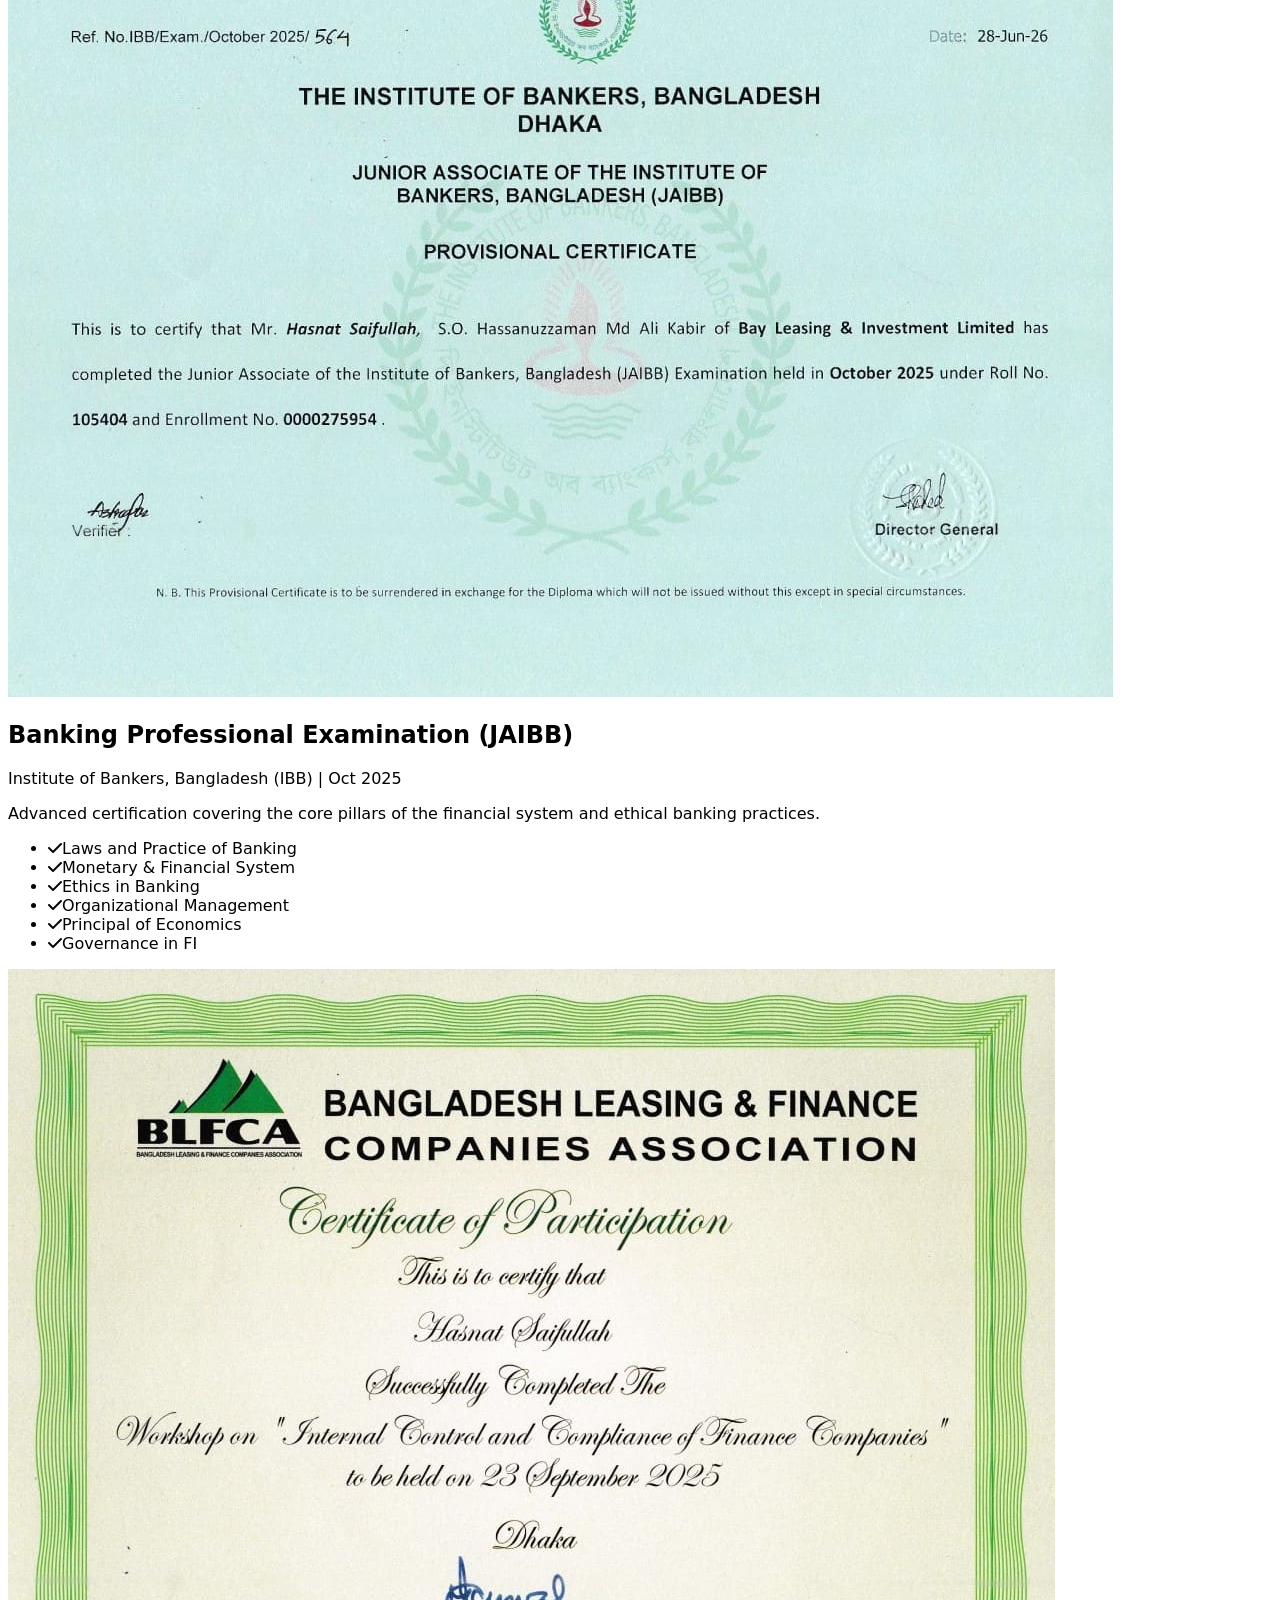
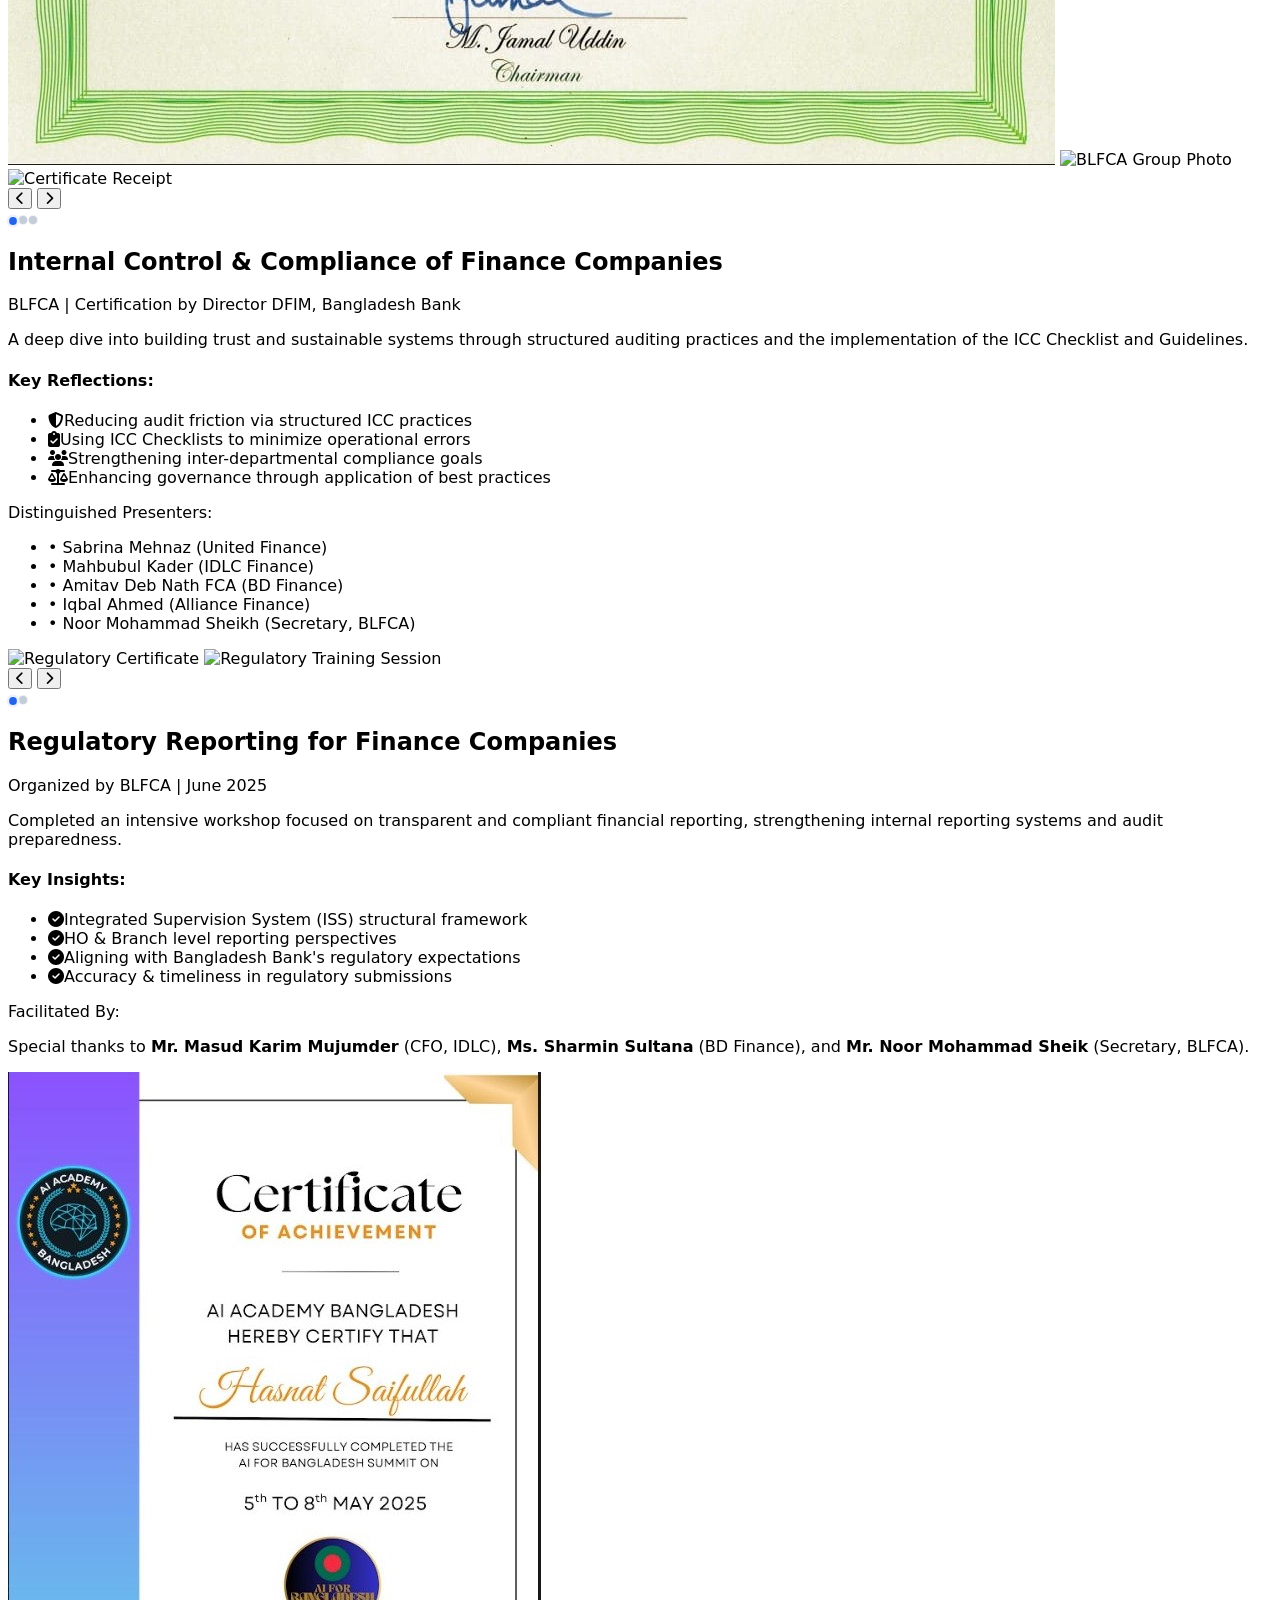
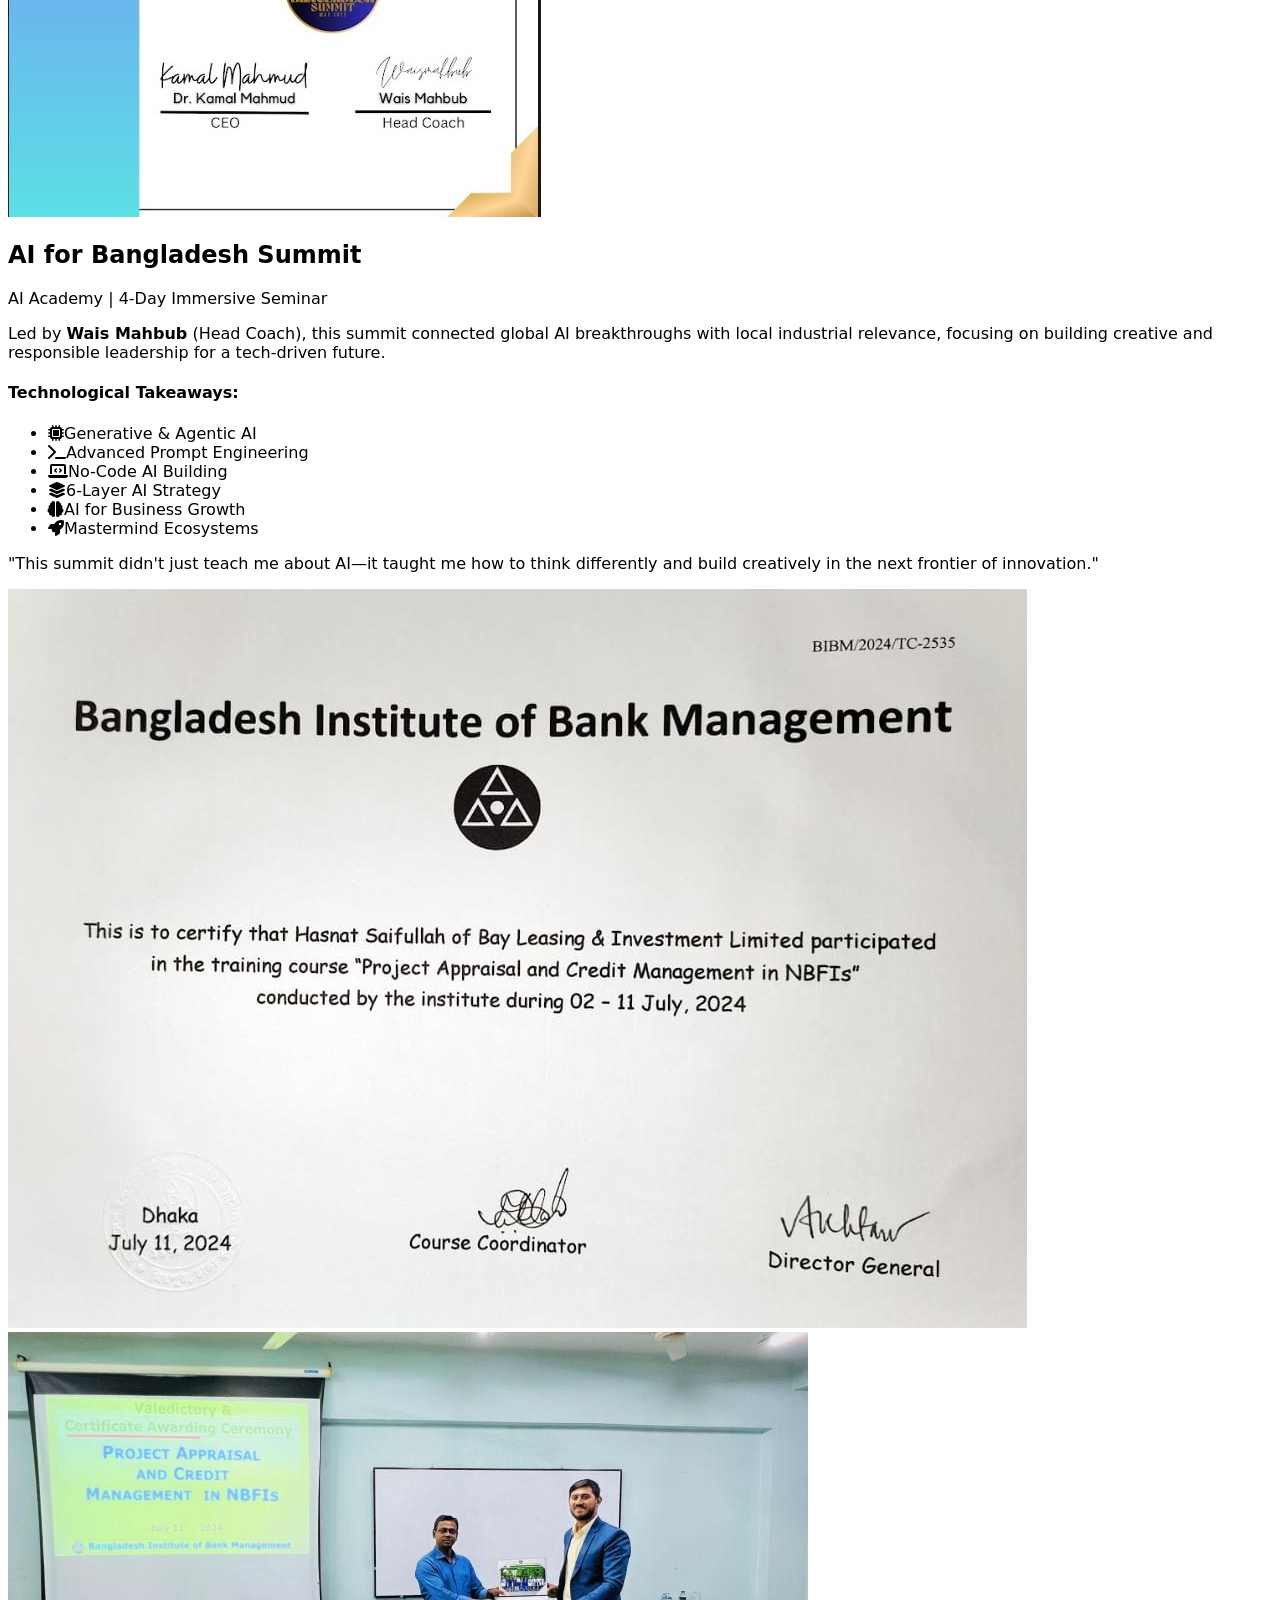
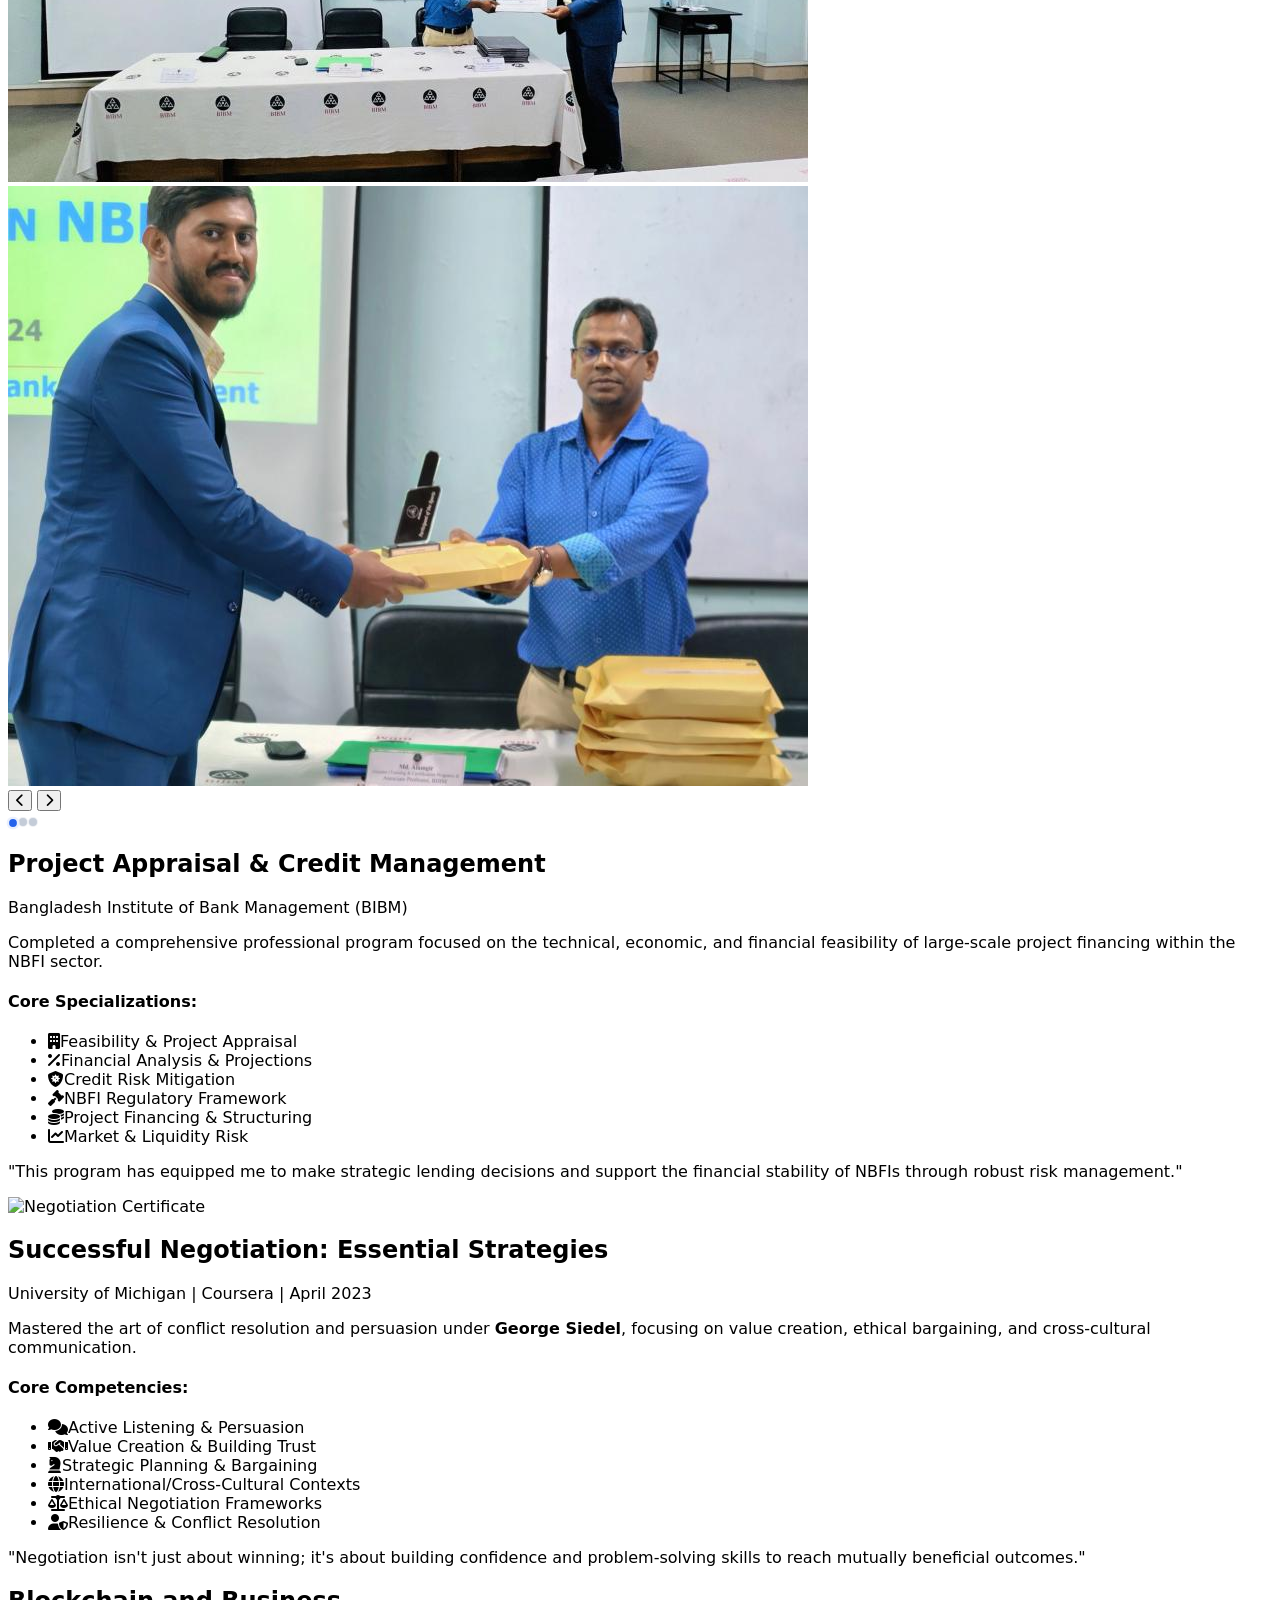
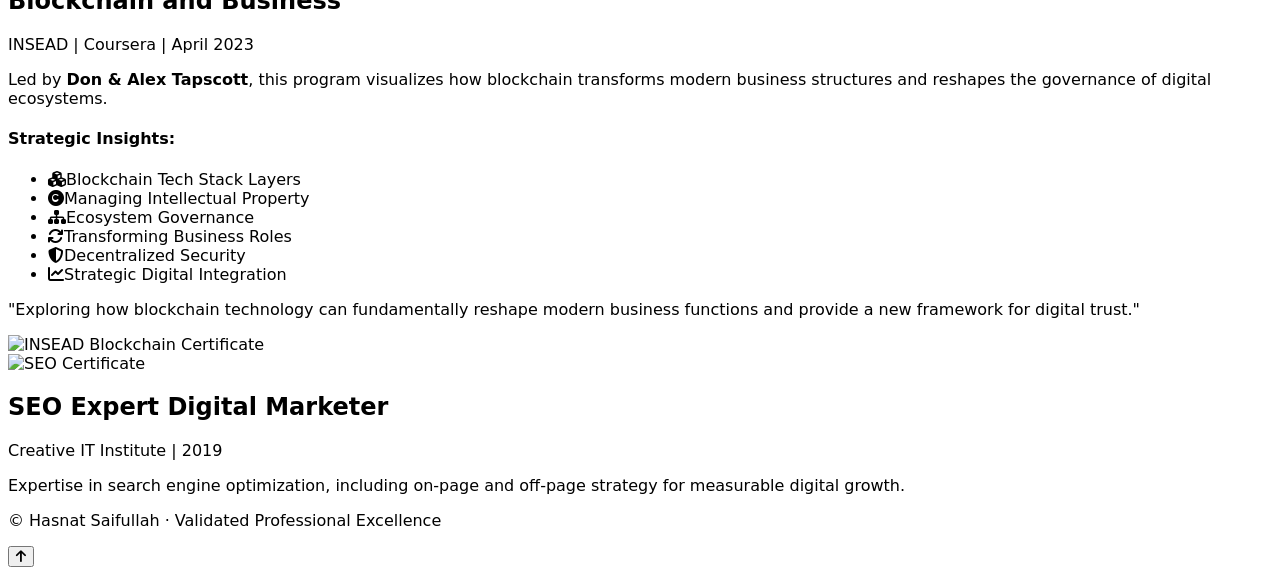
==== commit a1b6109e: "updated via opencode" ====
--- a/achievements.html
+++ b/achievements.html
@@ -56,9 +56,9 @@
   <div class="absolute inset-0 bg-[url('data:image/svg+xml,%3Csvg width=\"60\" height=\"60\" viewBox=\"0 0 60 60\" xmlns=\"http://www.w3.org/2000/svg\"%3E%3Cpath d=\"M0 0h60v60H0z\" fill=\"none\" stroke=\"%233b82f6\" stroke-width=\"0.5\" stroke-opacity=\"0.2\"/%3E%3C/svg%3E')]"></div>
 
   <div class="max-w-4xl mx-auto text-center relative z-10" data-aos="fade-up">
-    <h1 class="text-4xl md:text-5xl font-extrabold mb-4 shiny-underline inline-block">Certifications & Achievements</h1>
+    <h1 class="text-4xl md:text-5xl font-extrabold mb-4 shiny-underline inline-block">Certified Expertise in Banking, Compliance &amp; Data Analytics</h1>
     <p class="text-lg text-slate-300 mt-6 max-w-2xl mx-auto">
-      Validated expertise in Banking, Compliance, and Digital Growth – a lifelong journey of learning and excellence.
+      Credentials spanning Internal Control &amp; Compliance, Credit Risk (CRG/CIB), Bangladesh Bank Regulatory Reporting, Power BI &amp; Excel analytics, and digital growth — validated through recognized programs and 7+ years of NBFI practice.
     </p>
   </div>
 </section>
@@ -130,6 +130,7 @@
       <button onclick="moveOstadUnboltSlider(1)" class="absolute right-2 top-1/2 -translate-y-1/2 bg-black/30 hover:bg-black/60 text-white p-2 rounded-full opacity-0 group-hover:opacity-100 transition-opacity">
         <i class="fas fa-chevron-right"></i>
       </button>
+      <div id="dots-ostad-unbolt" class="absolute bottom-4 left-1/2 -translate-x-1/2 z-40 flex items-center gap-2"></div>
     </div>
     <div>
       <h2 class="text-2xl font-bold text-blue-800">Power BI Masterclass & Business Analytics</h2>
@@ -185,6 +186,7 @@
       <button onclick="moveBlfcaSlider(1)" class="absolute right-2 top-1/2 -translate-y-1/2 bg-black/30 hover:bg-black/60 text-white p-2 rounded-full opacity-0 group-hover:opacity-100 transition-opacity">
         <i class="fas fa-chevron-right"></i>
       </button>
+      <div id="dots-blfca" class="absolute bottom-4 left-1/2 -translate-x-1/2 z-40 flex items-center gap-2"></div>
     </div>
     <div>
       <h2 class="text-2xl font-bold text-blue-800">Internal Control & Compliance of Finance Companies</h2>
@@ -227,6 +229,7 @@
       <button onclick="moveRegSlider(1)" class="absolute right-2 top-1/2 -translate-y-1/2 bg-black/30 hover:bg-black/60 text-white p-2 rounded-full opacity-0 group-hover:opacity-100 transition-opacity">
         <i class="fas fa-chevron-right"></i>
       </button>
+      <div id="dots-regulatory" class="absolute bottom-4 left-1/2 -translate-x-1/2 z-40 flex items-center gap-2"></div>
     </div>
     <div>
       <h2 class="text-2xl font-bold text-blue-800">Regulatory Reporting for Finance Companies</h2>
@@ -292,6 +295,7 @@
       <button onclick="moveBibmSlider(1)" class="absolute right-2 top-1/2 -translate-y-1/2 bg-black/30 hover:bg-black/60 text-white p-2 rounded-full opacity-0 group-hover:opacity-100 transition-opacity">
         <i class="fas fa-chevron-right"></i>
       </button>
+      <div id="dots-bibm" class="absolute bottom-4 left-1/2 -translate-x-1/2 z-40 flex items-center gap-2"></div>
     </div>
     <div>
       <h2 class="text-2xl font-bold text-blue-800">Project Appraisal & Credit Management</h2>
--- a/assets/css/achievements.css
+++ b/assets/css/achievements.css
@@ -20,3 +20,21 @@
   transition: transform 0.4s ease;
 }
 .shiny-underline:hover::after { transform: scaleX(1); }
+
+.slider-dot {
+  width: 10px;
+  height: 10px;
+  border-radius: 9999px;
+  padding: 0;
+  cursor: pointer;
+  transition: all 0.3s ease;
+}
+.slider-dot--inactive {
+  background: rgba(148, 163, 184, 0.55);
+  border: 1px solid rgba(255, 255, 255, 0.7);
+}
+.slider-dot--active {
+  background: #2563eb;
+  border: 2px solid rgba(255, 255, 255, 0.9);
+  transform: scale(1.3);
+}
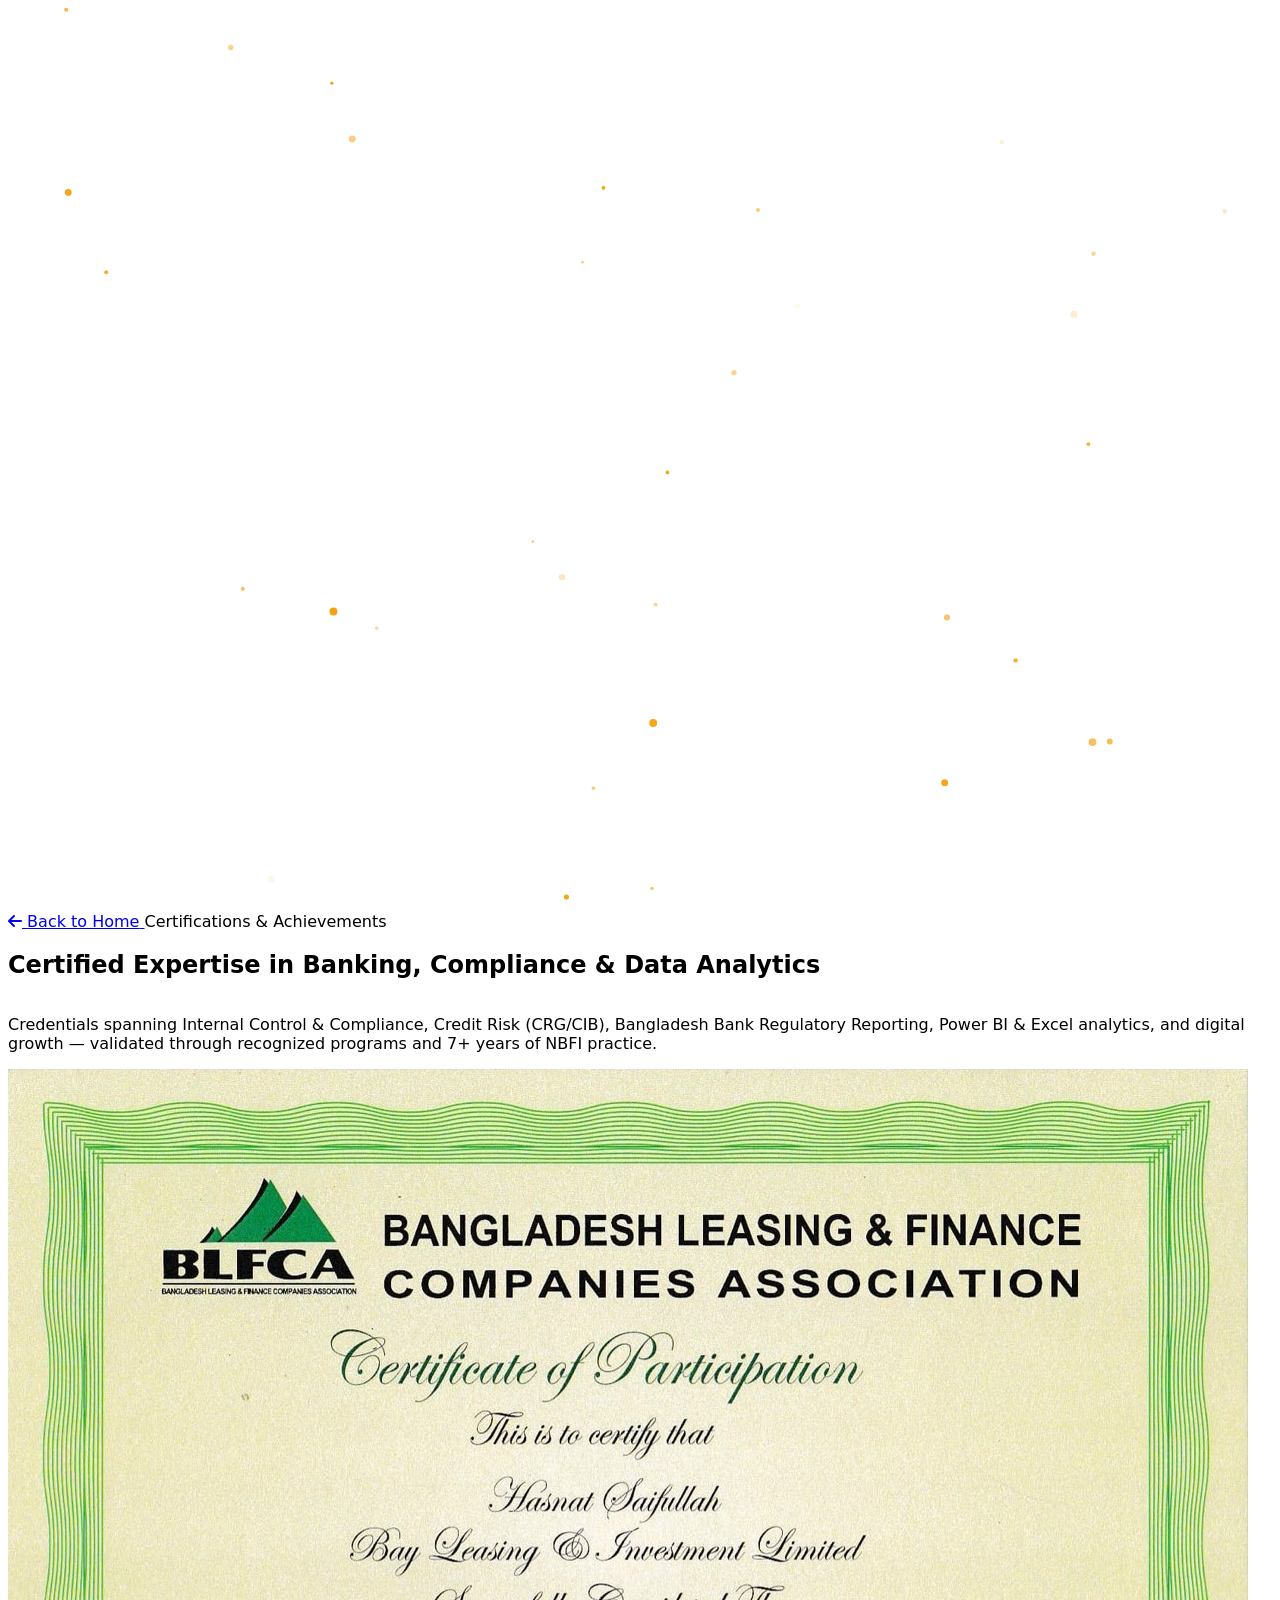
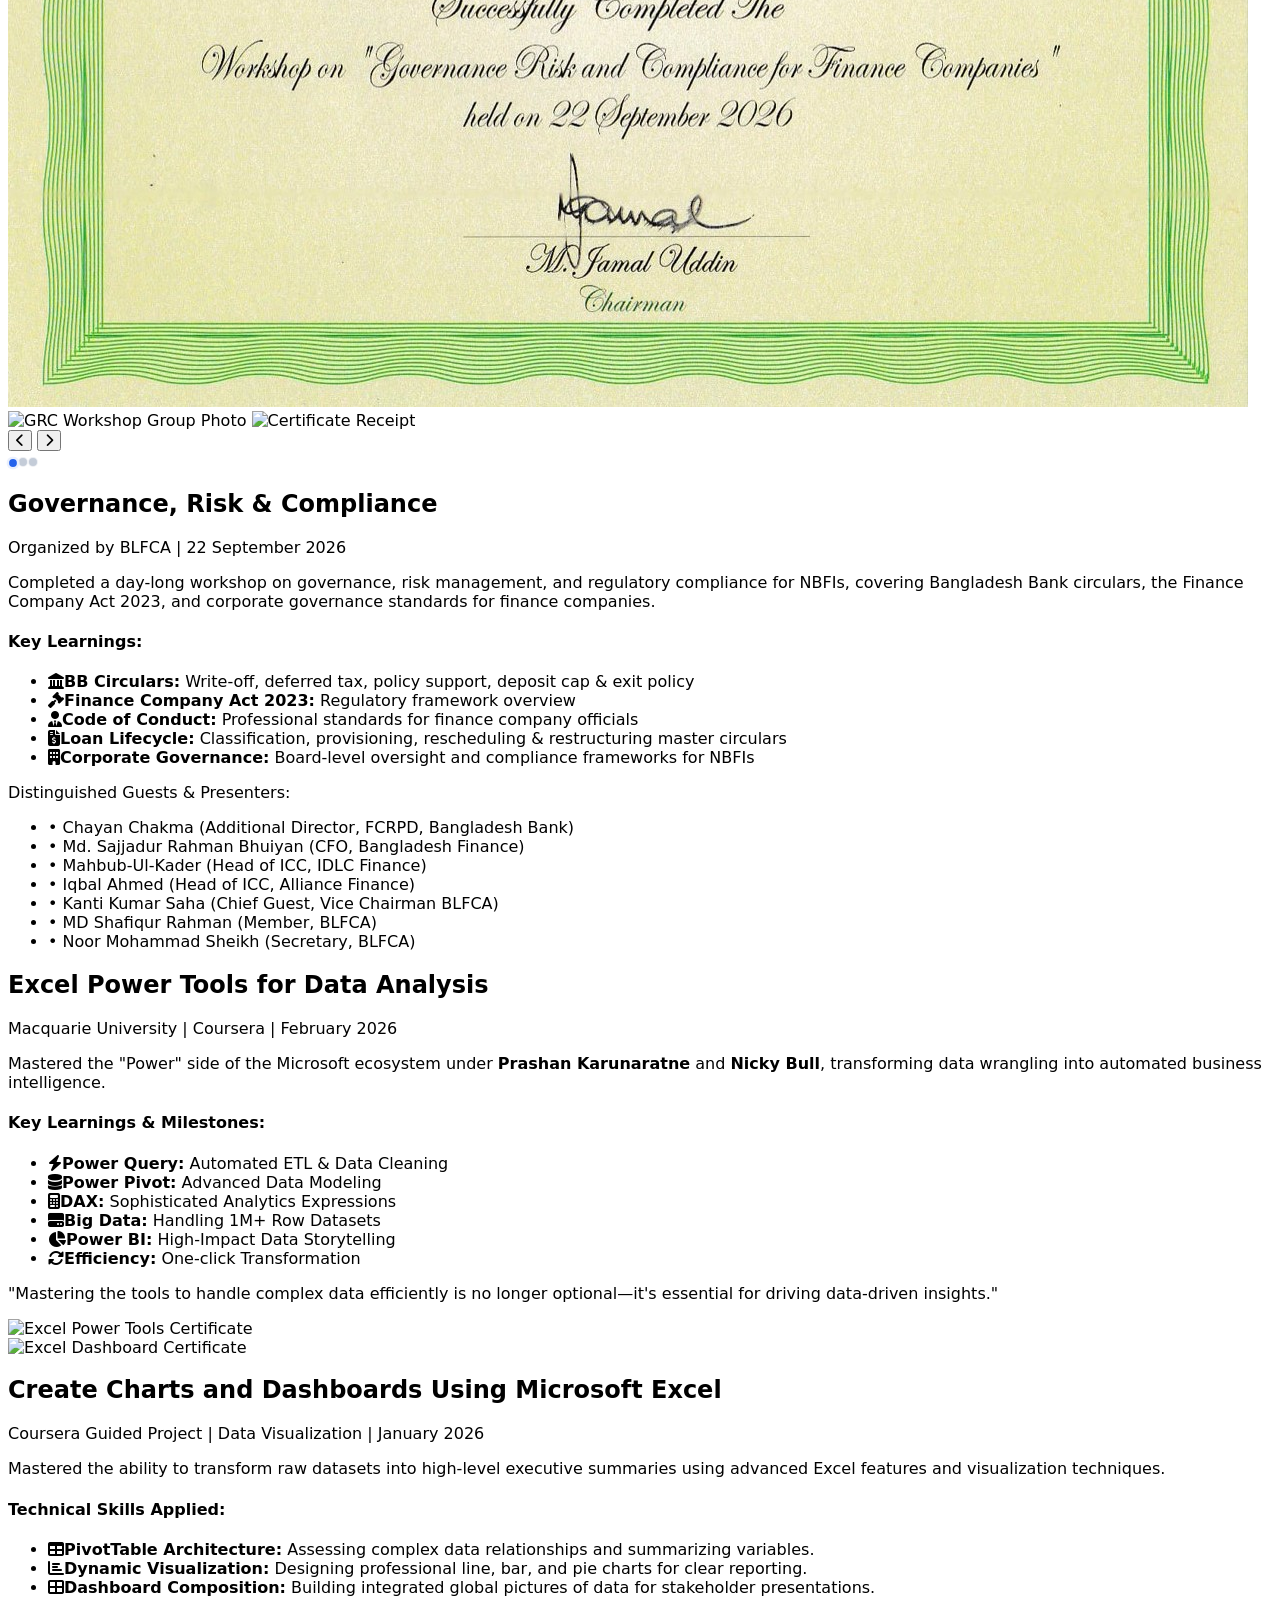
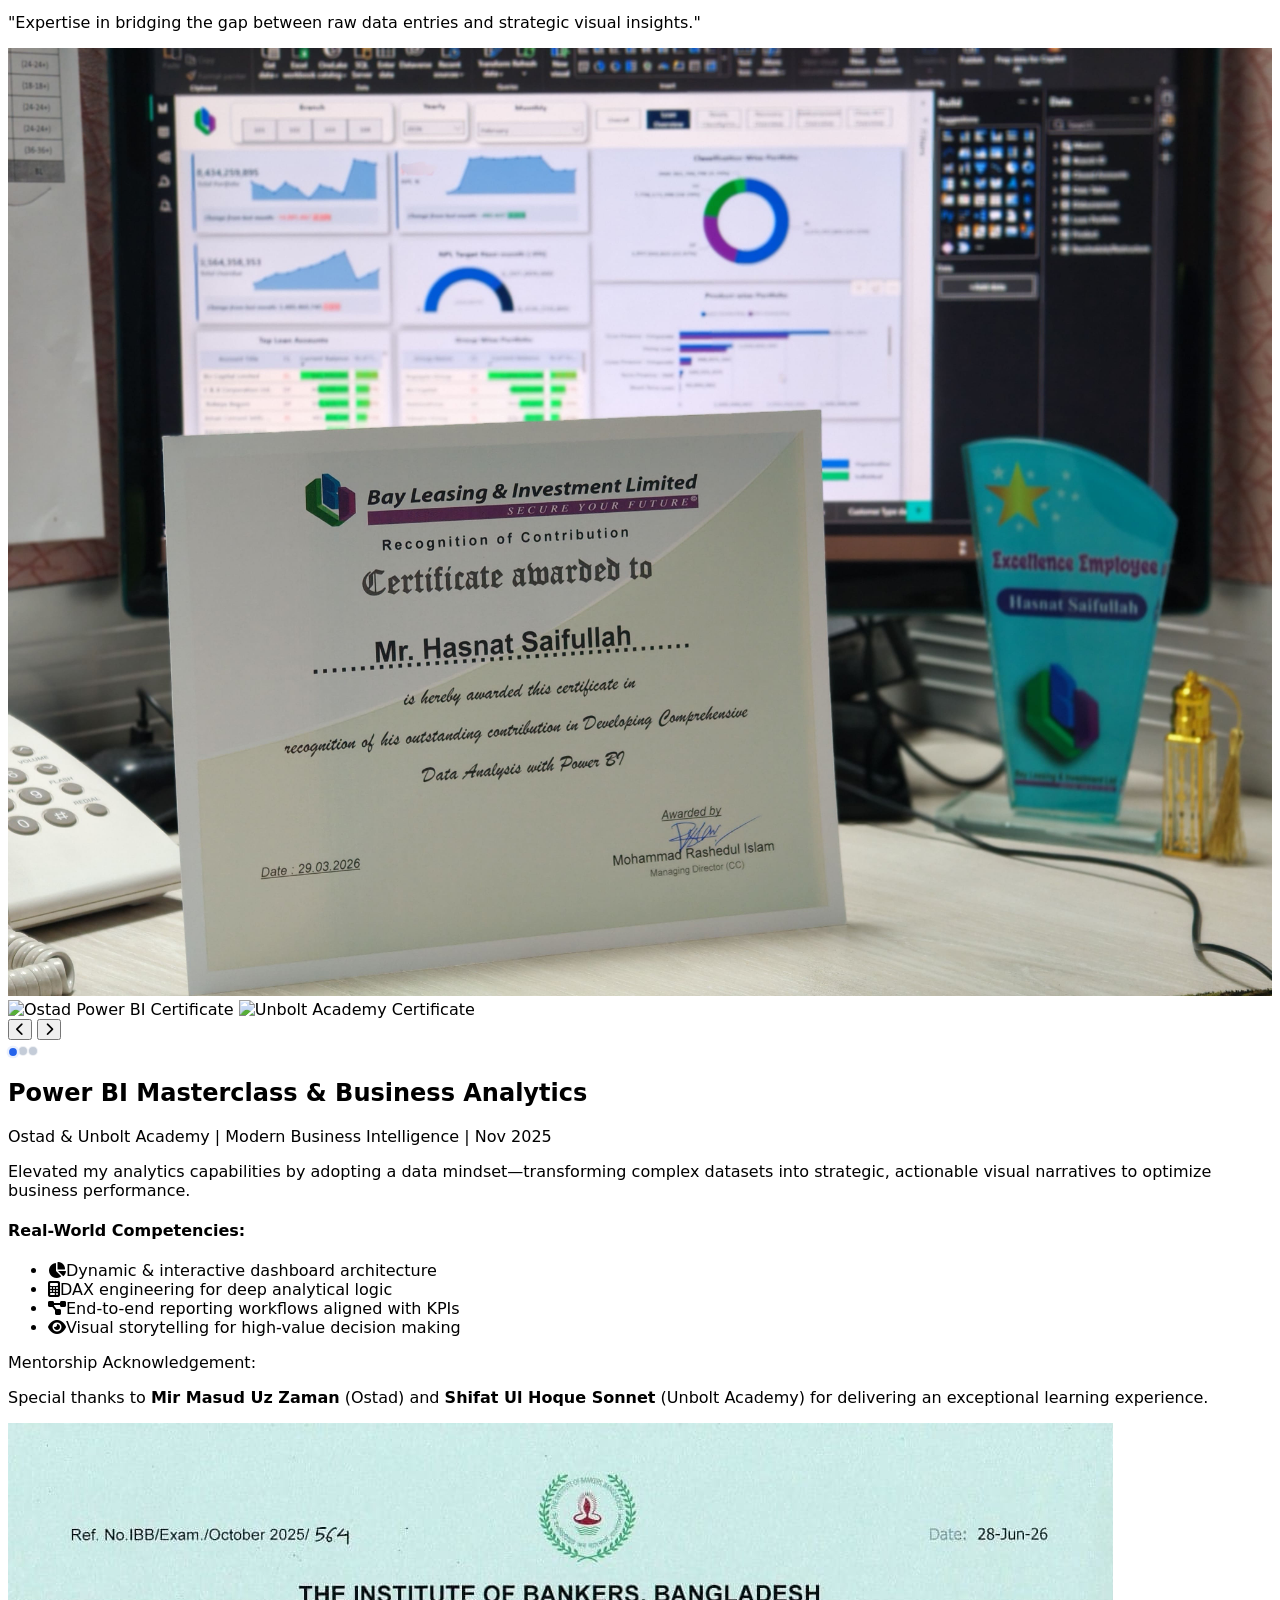
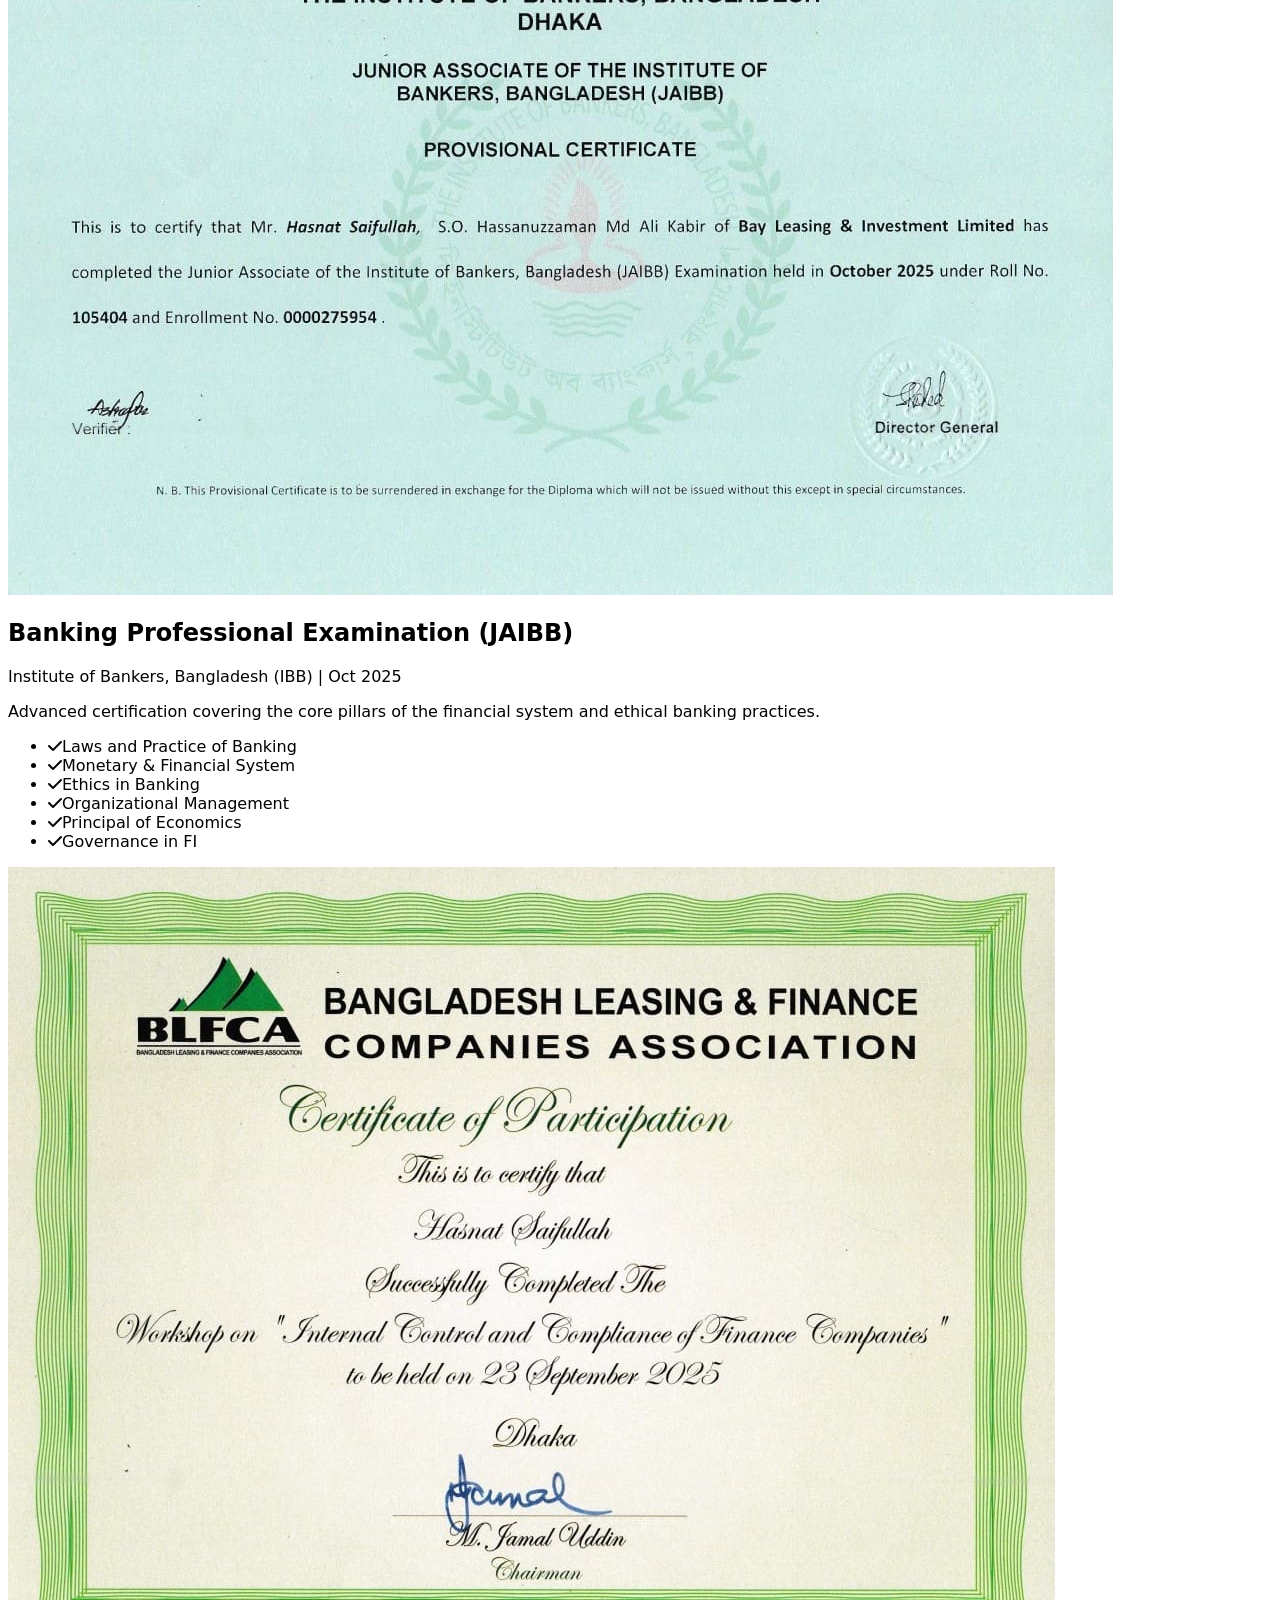
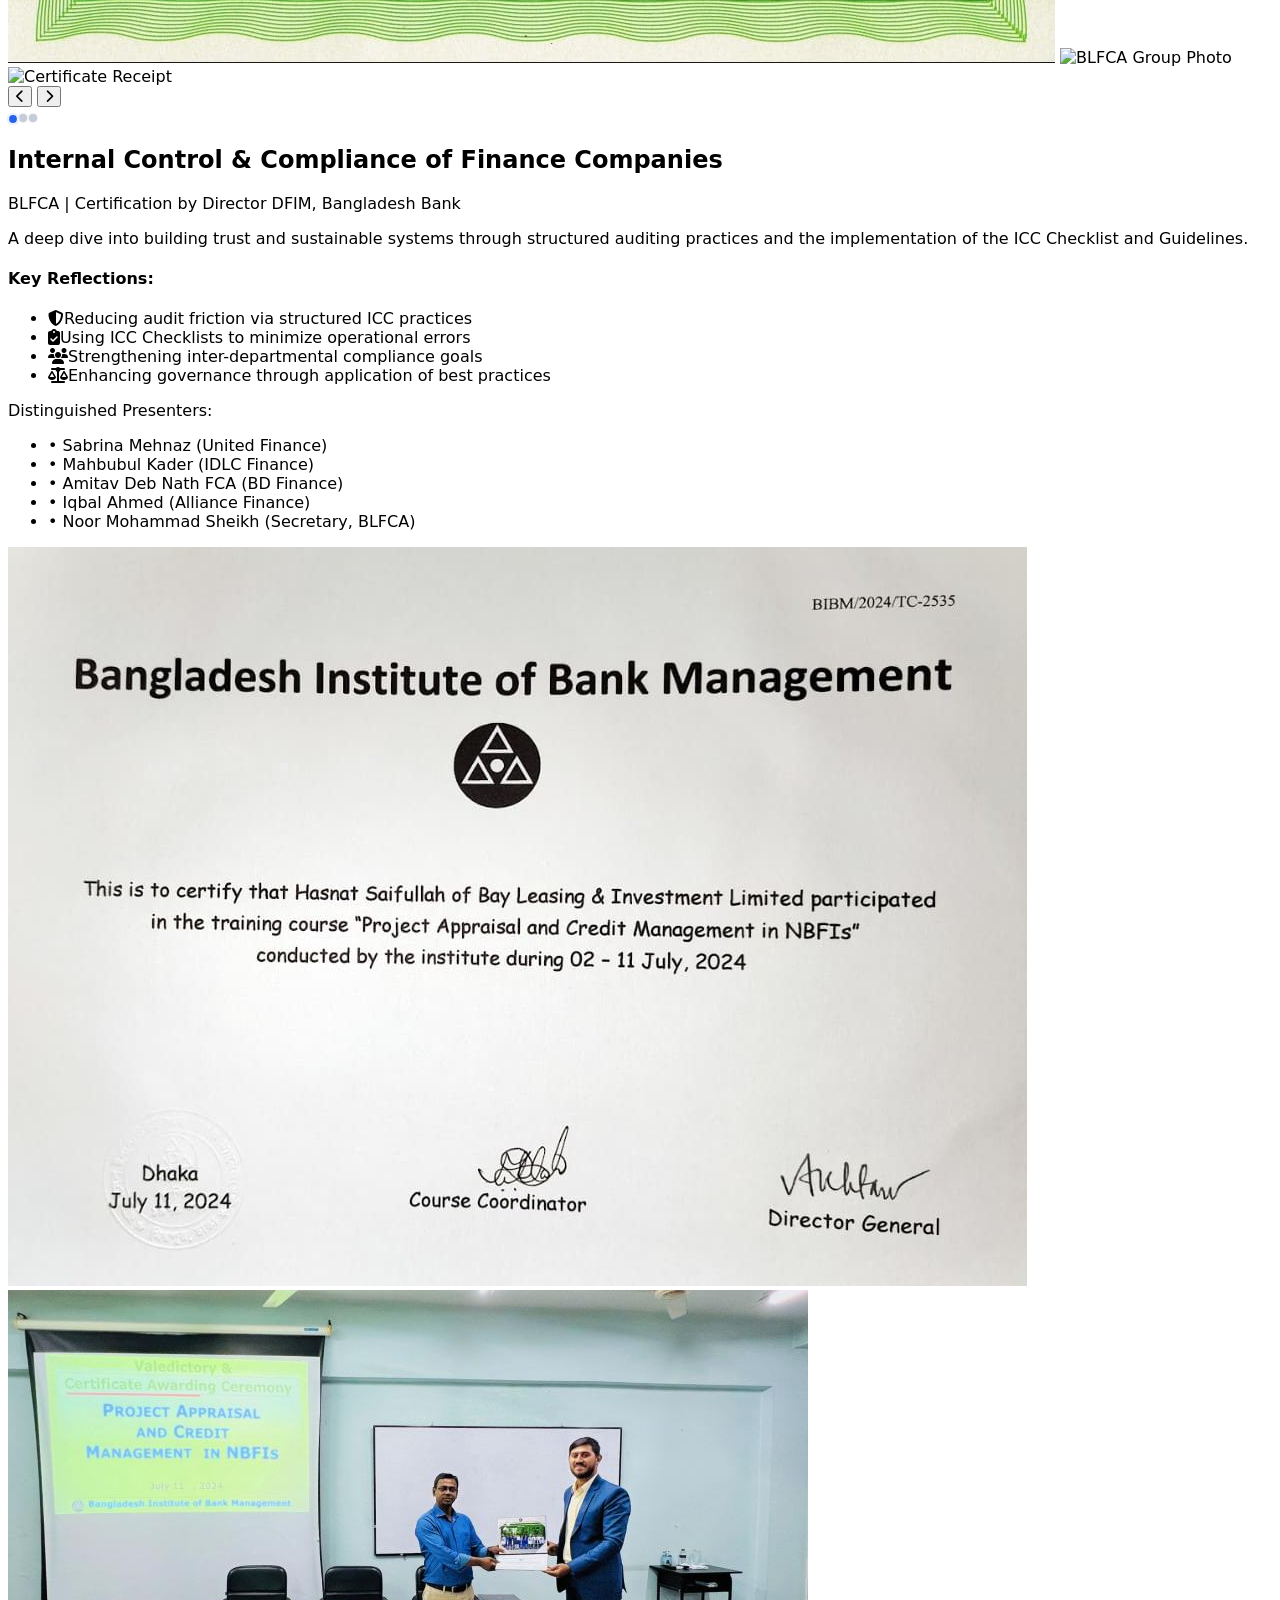
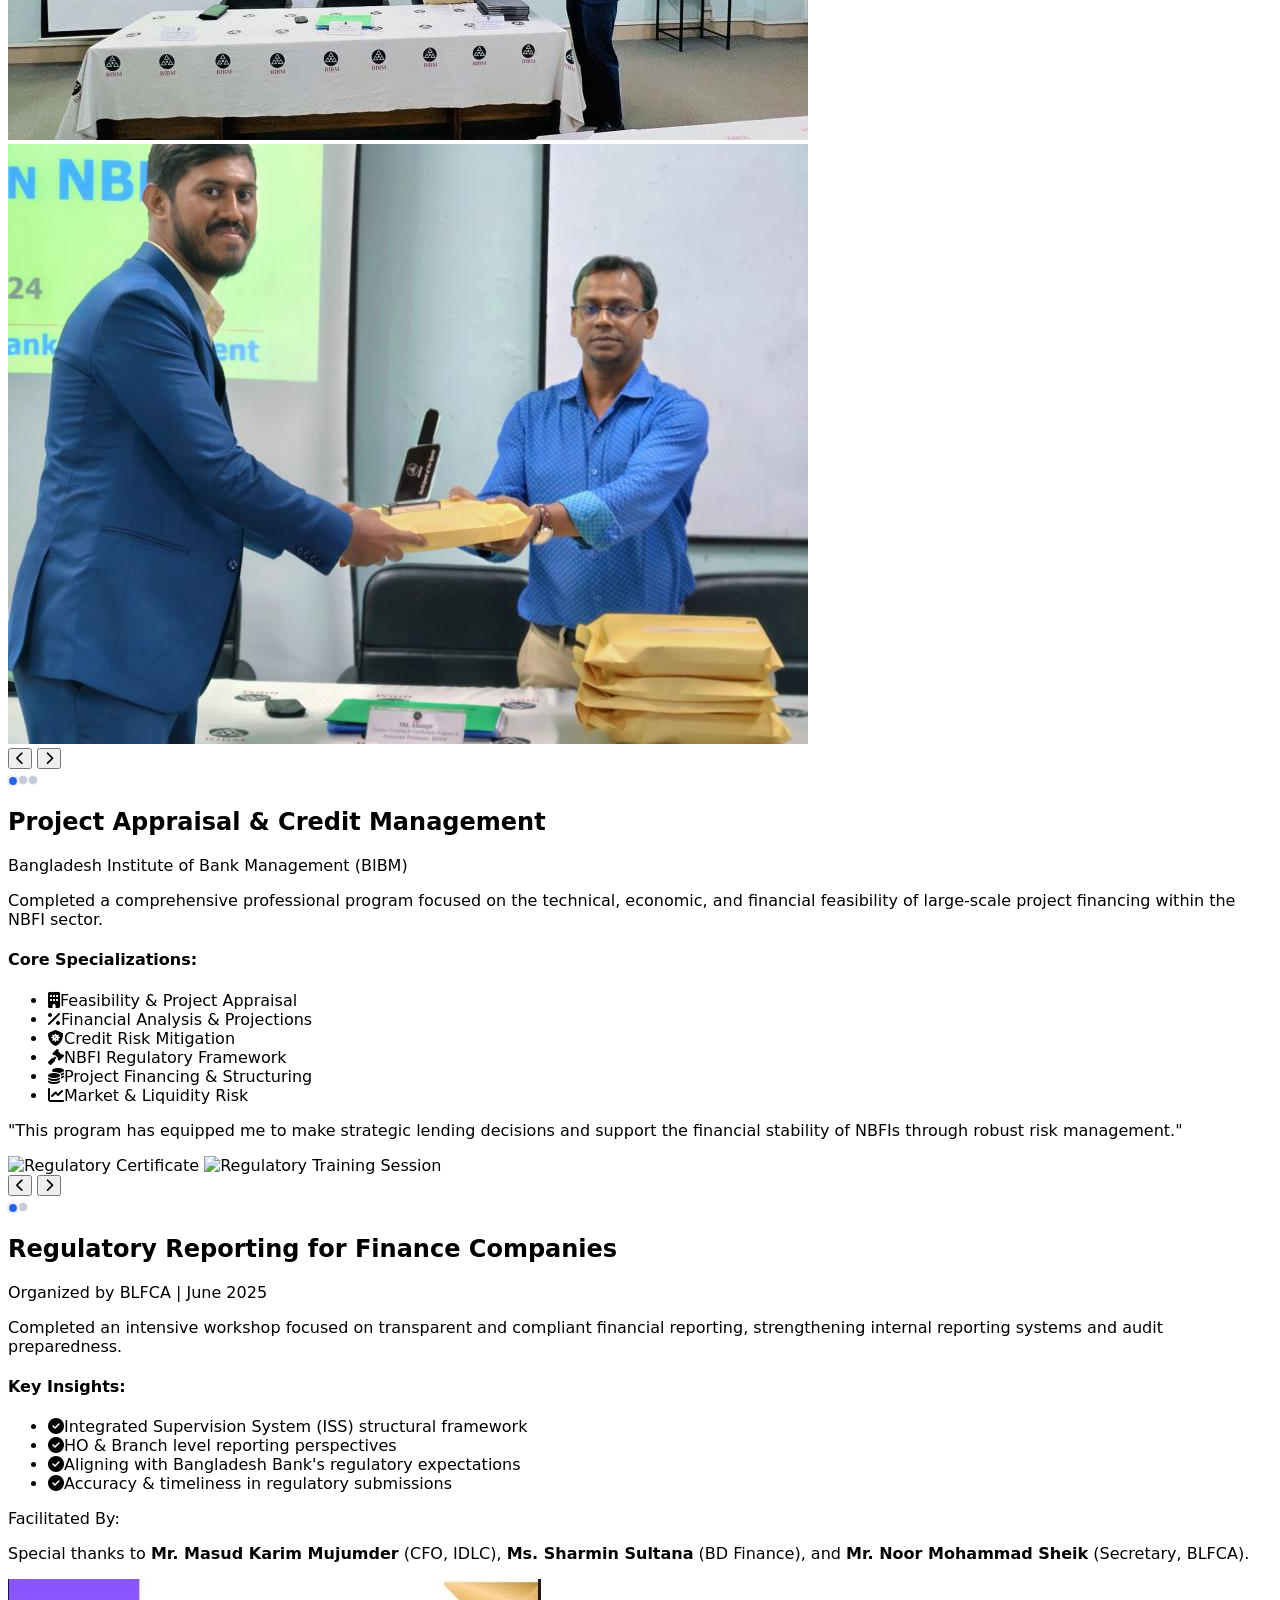
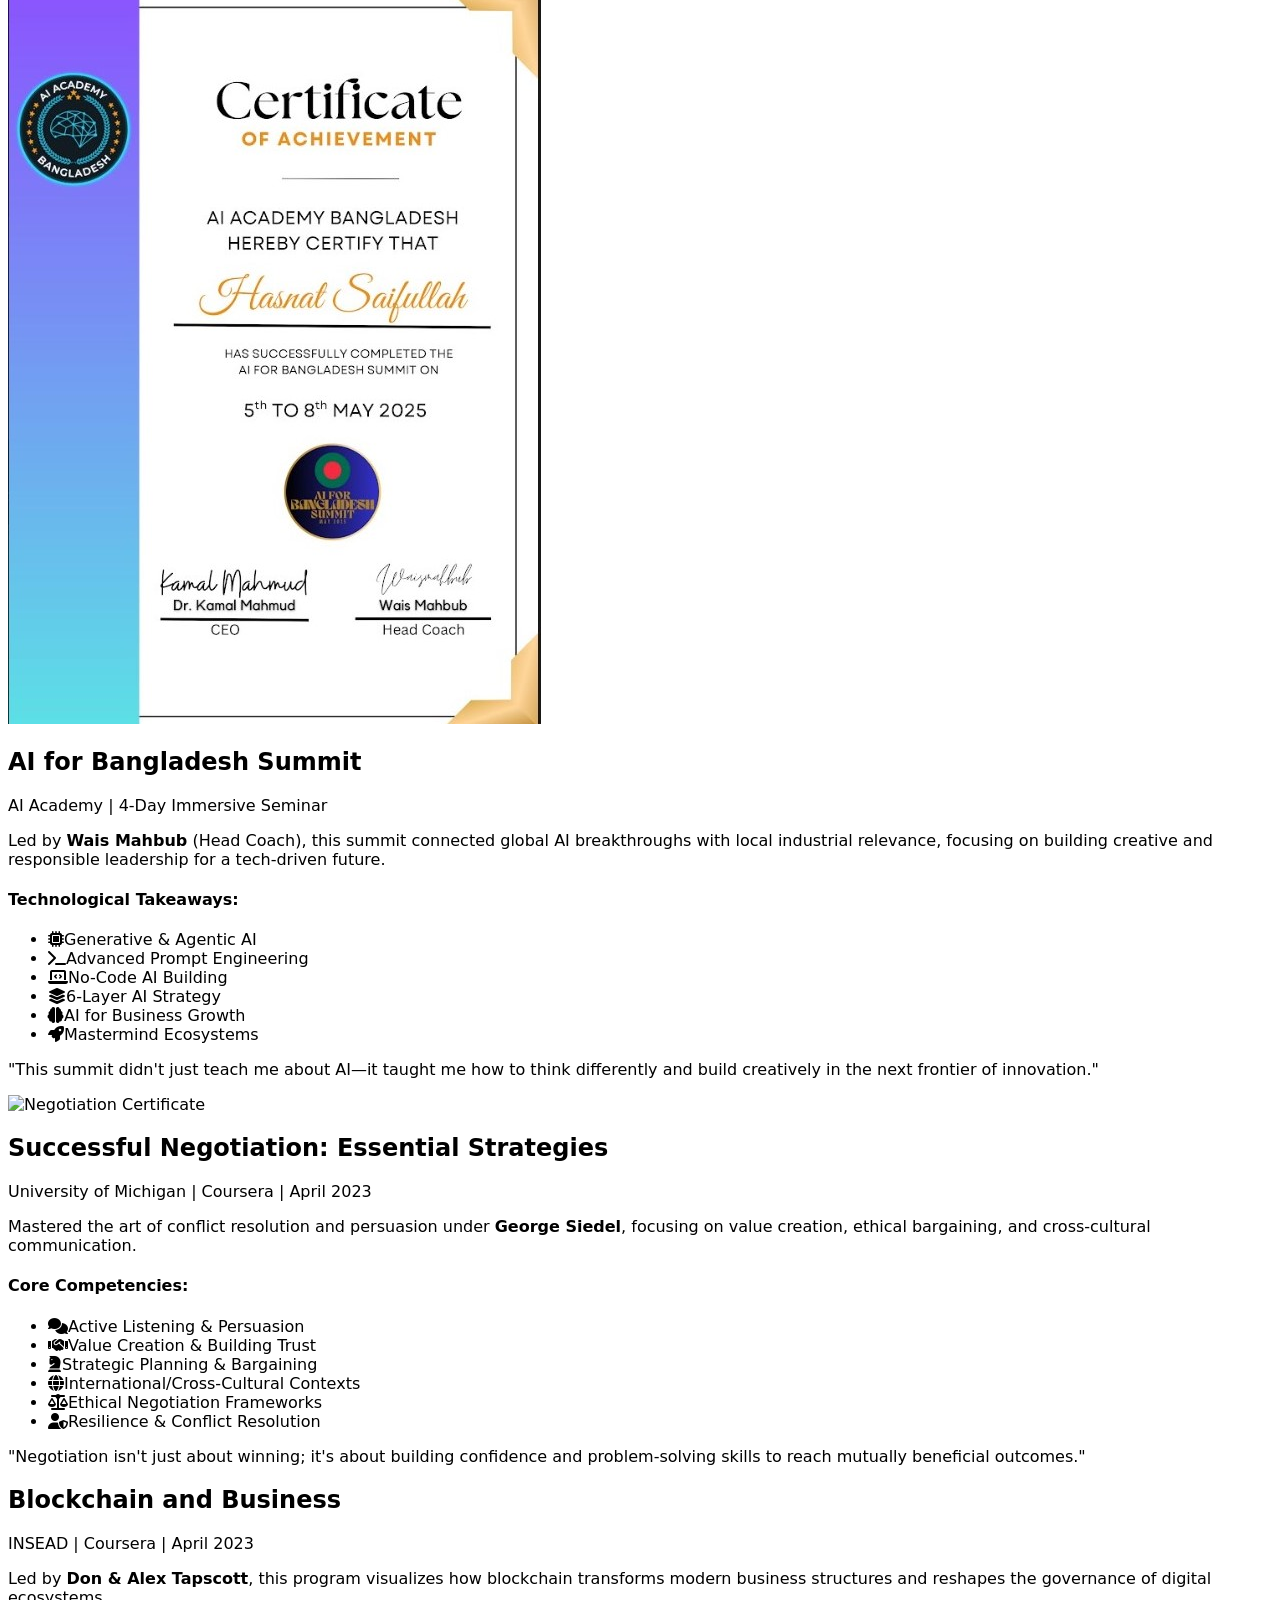
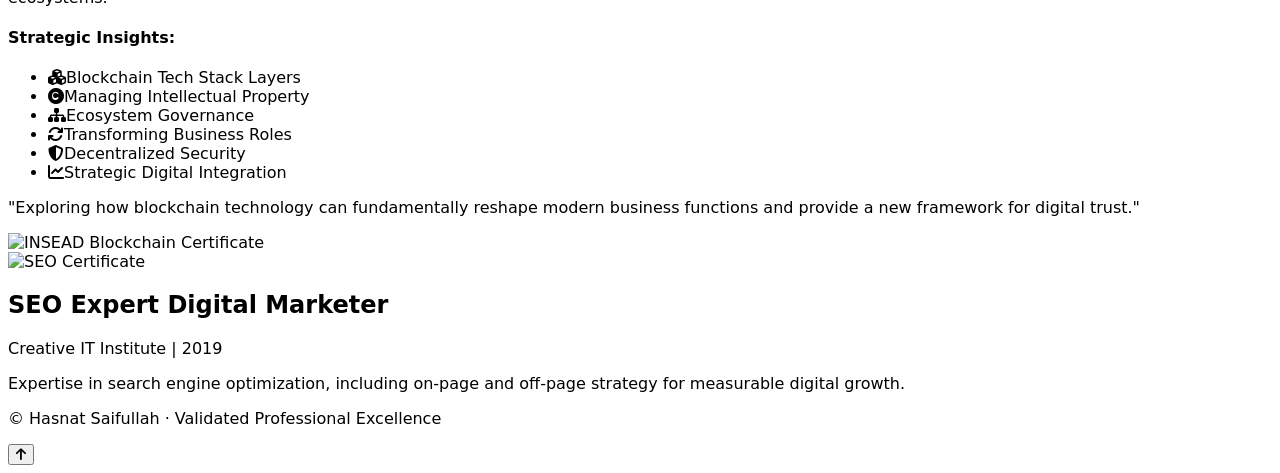
==== commit 82d51f86: "added governance certificate" ====
--- a/achievements.html
+++ b/achievements.html
@@ -65,7 +65,54 @@
 
 <main class="max-w-6xl mx-auto px-6 py-20 space-y-16">
 
-  <!-- Excel Power Tools -->
+  <!-- Governance, Risk & Compliance — Sep 2026 -->
+  <section id="blfca-grc" class="grid md:grid-cols-2 gap-12 items-center bg-white/50 backdrop-blur-sm p-8 rounded-3xl border border-slate-200 shadow-lg hover:shadow-xl transition">
+    <div class="relative overflow-hidden rounded-xl shadow-lg border md:order-last group">
+      <div id="slider-grc" class="flex transition-transform duration-500 ease-in-out" style="transform:translateX(0%);">
+        <img src="assets/images/Governance_Risk_&_Compliance_for_FIs.jpg" class="w-full h-auto object-cover flex-shrink-0" alt="GRC Workshop Certificate" loading="lazy" />
+        <img src="assets/images/grc workshop group photo.jpg" class="w-full h-auto object-cover flex-shrink-0" alt="GRC Workshop Group Photo" loading="lazy" />
+        <img src="assets/images/grc workshop certificate receive.jpg" class="w-full h-auto object-cover flex-shrink-0" alt="Certificate Receipt" loading="lazy" />
+      </div>
+      <button onclick="moveGrcSlider(-1)" class="absolute left-2 top-1/2 -translate-y-1/2 bg-black/30 hover:bg-black/60 text-white p-2 rounded-full opacity-0 group-hover:opacity-100 transition-opacity">
+        <i class="fas fa-chevron-left"></i>
+      </button>
+      <button onclick="moveGrcSlider(1)" class="absolute right-2 top-1/2 -translate-y-1/2 bg-black/30 hover:bg-black/60 text-white p-2 rounded-full opacity-0 group-hover:opacity-100 transition-opacity">
+        <i class="fas fa-chevron-right"></i>
+      </button>
+      <div id="dots-grc" class="absolute bottom-4 left-1/2 -translate-x-1/2 z-40 flex items-center gap-2"></div>
+    </div>
+    <div>
+      <h2 class="text-2xl font-bold text-emerald-800">Governance, Risk & Compliance</h2>
+      <p class="text-slate-500 font-semibold mb-4">Organized by BLFCA | 22 September 2026</p>
+      <p class="text-slate-600 text-sm mb-6">Completed a day-long workshop on governance, risk management, and regulatory compliance for NBFIs, covering Bangladesh Bank circulars, the Finance Company Act 2023, and corporate governance standards for finance companies.</p>
+      <div class="space-y-4">
+        <div>
+          <h4 class="font-bold text-slate-800 text-xs uppercase tracking-wider mb-2">Key Learnings:</h4>
+          <ul class="grid grid-cols-1 gap-2 text-xs text-slate-700 font-medium">
+            <li><i class="fas fa-landmark text-emerald-600 mr-2"></i><strong>BB Circulars:</strong> Write-off, deferred tax, policy support, deposit cap & exit policy</li>
+            <li><i class="fas fa-gavel text-emerald-600 mr-2"></i><strong>Finance Company Act 2023:</strong> Regulatory framework overview</li>
+            <li><i class="fas fa-user-tie text-emerald-600 mr-2"></i><strong>Code of Conduct:</strong> Professional standards for finance company officials</li>
+            <li><i class="fas fa-file-invoice-dollar text-emerald-600 mr-2"></i><strong>Loan Lifecycle:</strong> Classification, provisioning, rescheduling & restructuring master circulars</li>
+            <li><i class="fas fa-building text-emerald-600 mr-2"></i><strong>Corporate Governance:</strong> Board-level oversight and compliance frameworks for NBFIs</li>
+          </ul>
+        </div>
+        <div class="bg-slate-50 p-4 rounded-xl border border-slate-200">
+          <p class="text-[10px] uppercase font-bold text-slate-500 mb-2">Distinguished Guests & Presenters:</p>
+          <ul class="text-[11px] text-slate-600 grid grid-cols-2 gap-x-2 leading-relaxed">
+            <li>• Chayan Chakma (Additional Director, FCRPD, Bangladesh Bank)</li>
+            <li>• Md. Sajjadur Rahman Bhuiyan (CFO, Bangladesh Finance)</li>
+            <li>• Mahbub-Ul-Kader (Head of ICC, IDLC Finance)</li>
+            <li>• Iqbal Ahmed (Head of ICC, Alliance Finance)</li>
+            <li>• Kanti Kumar Saha (Chief Guest, Vice Chairman BLFCA)</li>
+            <li>• MD Shafiqur Rahman (Member, BLFCA)</li>
+            <li>• Noor Mohammad Sheikh (Secretary, BLFCA)</li>
+          </ul>
+        </div>
+      </div>
+    </div>
+  </section>
+
+  <!-- Excel Power Tools — Feb 2026 -->
   <section id="excel-power-tools" class="grid md:grid-cols-2 gap-12 items-center bg-white/50 backdrop-blur-sm p-8 rounded-3xl border border-slate-200 shadow-lg hover:shadow-xl transition">
     <div class="md:order-first">
       <h2 class="text-2xl font-bold text-sky-800">Excel Power Tools for Data Analysis</h2>
@@ -91,7 +138,7 @@
     </div>
   </section>
 
-  <!-- Excel Charts -->
+  <!-- Excel Charts — Jan 2026 -->
   <section id="excel-charts" class="grid md:grid-cols-2 gap-12 items-center bg-white/50 backdrop-blur-sm p-8 rounded-3xl border border-slate-200 shadow-lg hover:shadow-xl transition">
     <div class="relative overflow-hidden rounded-xl shadow-lg border group">
       <div id="slider-excel" class="flex transition-transform duration-500 ease-in-out" style="transform:translateX(0%);">
@@ -116,7 +163,7 @@
     </div>
   </section>
 
-  <!-- Power BI Masterclass -->
+  <!-- Power BI Masterclass — Nov 2025 -->
   <section id="power-bi-masterclass" class="grid md:grid-cols-2 gap-12 items-center bg-white/50 backdrop-blur-sm p-8 rounded-3xl border border-slate-200 shadow-lg hover:shadow-xl transition">
     <div class="relative overflow-hidden rounded-xl shadow-lg border group">
       <div id="slider-ostad-unbolt" class="flex transition-transform duration-500 ease-in-out" style="transform:translateX(0%);">
@@ -154,7 +201,7 @@
     </div>
   </section>
 
-  <!-- JAIBB -->
+  <!-- JAIBB — Oct 2025 -->
   <section id="jaibb-1st" class="grid md:grid-cols-2 gap-12 items-center bg-white/50 backdrop-blur-sm p-8 rounded-3xl border border-slate-200 shadow-lg hover:shadow-xl transition">
     <img src="assets/images/cert-jaibb.jpg" class="rounded-xl shadow-lg border" alt="JAIBB Certificate" loading="lazy" />
     <div>
@@ -172,7 +219,7 @@
     </div>
   </section>
 
-  <!-- Internal Control -->
+  <!-- Internal Control — BLFCA -->
   <section id="internal-control" class="grid md:grid-cols-2 gap-12 items-center bg-white/50 backdrop-blur-sm p-8 rounded-3xl border border-slate-200 shadow-lg hover:shadow-xl transition">
     <div class="relative overflow-hidden rounded-xl shadow-lg border group">
       <div id="slider-blfca" class="flex transition-transform duration-500 ease-in-out" style="transform:translateX(0%);">
@@ -216,7 +263,44 @@
     </div>
   </section>
 
-  <!-- Regulatory Reporting -->
+  <!-- BIBM — Jul 2025 -->
+  <section id="bibm" class="grid md:grid-cols-2 gap-12 items-center bg-white/50 backdrop-blur-sm p-8 rounded-3xl border border-slate-200 shadow-lg hover:shadow-xl transition">
+    <div class="relative overflow-hidden rounded-xl shadow-lg border md:order-last group">
+      <div id="slider-bibm" class="flex transition-transform duration-500 ease-in-out" style="transform:translateX(0%);">
+        <img src="assets/images/projectapprisalbibm.jpg" class="w-full h-auto object-cover flex-shrink-0" alt="BIBM Certificate" loading="lazy" />
+        <img src="assets/images/bibm certificate receive.jpg" class="w-full h-auto object-cover flex-shrink-0" alt="BIBM Certificate receive" loading="lazy" />
+        <img src="assets/images/bibm man of match.jpg" class="w-full h-auto object-cover flex-shrink-0" alt="BIBM man of match" loading="lazy" />
+      </div>
+      <button onclick="moveBibmSlider(-1)" class="absolute left-2 top-1/2 -translate-y-1/2 bg-black/30 hover:bg-black/60 text-white p-2 rounded-full opacity-0 group-hover:opacity-100 transition-opacity">
+        <i class="fas fa-chevron-left"></i>
+      </button>
+      <button onclick="moveBibmSlider(1)" class="absolute right-2 top-1/2 -translate-y-1/2 bg-black/30 hover:bg-black/60 text-white p-2 rounded-full opacity-0 group-hover:opacity-100 transition-opacity">
+        <i class="fas fa-chevron-right"></i>
+      </button>
+      <div id="dots-bibm" class="absolute bottom-4 left-1/2 -translate-x-1/2 z-40 flex items-center gap-2"></div>
+    </div>
+    <div>
+      <h2 class="text-2xl font-bold text-blue-800">Project Appraisal & Credit Management</h2>
+      <p class="text-slate-500 font-semibold mb-4">Bangladesh Institute of Bank Management (BIBM)</p>
+      <p class="text-slate-600 text-sm mb-6">Completed a comprehensive professional program focused on the technical, economic, and financial feasibility of large-scale project financing within the NBFI sector.</p>
+      <div class="space-y-4">
+        <h4 class="font-bold text-slate-800 text-xs uppercase tracking-wider mb-2">Core Specializations:</h4>
+        <ul class="grid grid-cols-1 sm:grid-cols-2 gap-3 text-xs text-slate-700 font-medium">
+          <li><i class="fas fa-building text-blue-600 mr-2"></i>Feasibility & Project Appraisal</li>
+          <li><i class="fas fa-percentage text-blue-600 mr-2"></i>Financial Analysis & Projections</li>
+          <li><i class="fas fa-shield-virus text-blue-600 mr-2"></i>Credit Risk Mitigation</li>
+          <li><i class="fas fa-gavel text-blue-600 mr-2"></i>NBFI Regulatory Framework</li>
+          <li><i class="fas fa-coins text-blue-600 mr-2"></i>Project Financing & Structuring</li>
+          <li><i class="fas fa-chart-line text-blue-600 mr-2"></i>Market & Liquidity Risk</li>
+        </ul>
+        <div class="mt-6 p-4 bg-blue-50 rounded-xl border-l-4 border-blue-600">
+          <p class="text-xs text-blue-900 leading-relaxed italic">"This program has equipped me to make strategic lending decisions and support the financial stability of NBFIs through robust risk management."</p>
+        </div>
+      </div>
+    </div>
+  </section>
+
+  <!-- Regulatory Reporting — Jun 2025 -->
   <section id="regulatory-reporting" class="grid md:grid-cols-2 gap-12 items-center bg-white/50 backdrop-blur-sm p-8 rounded-3xl border border-slate-200 shadow-lg hover:shadow-xl transition">
     <div class="relative overflow-hidden rounded-xl shadow-lg border md:order-last group">
       <div id="slider-regulatory" class="flex transition-transform duration-500 ease-in-out" style="transform:translateX(0%);">
@@ -281,44 +365,7 @@
     </div>
   </section>
 
-  <!-- BIBM -->
-  <section id="bibm" class="grid md:grid-cols-2 gap-12 items-center bg-white/50 backdrop-blur-sm p-8 rounded-3xl border border-slate-200 shadow-lg hover:shadow-xl transition">
-    <div class="relative overflow-hidden rounded-xl shadow-lg border md:order-last group">
-      <div id="slider-bibm" class="flex transition-transform duration-500 ease-in-out" style="transform:translateX(0%);">
-        <img src="assets/images/projectapprisalbibm.jpg" class="w-full h-auto object-cover flex-shrink-0" alt="BIBM Certificate" loading="lazy" />
-        <img src="assets/images/bibm certificate receive.jpg" class="w-full h-auto object-cover flex-shrink-0" alt="BIBM Certificate receive" loading="lazy" />
-        <img src="assets/images/bibm man of match.jpg" class="w-full h-auto object-cover flex-shrink-0" alt="BIBM man of match" loading="lazy" />
-      </div>
-      <button onclick="moveBibmSlider(-1)" class="absolute left-2 top-1/2 -translate-y-1/2 bg-black/30 hover:bg-black/60 text-white p-2 rounded-full opacity-0 group-hover:opacity-100 transition-opacity">
-        <i class="fas fa-chevron-left"></i>
-      </button>
-      <button onclick="moveBibmSlider(1)" class="absolute right-2 top-1/2 -translate-y-1/2 bg-black/30 hover:bg-black/60 text-white p-2 rounded-full opacity-0 group-hover:opacity-100 transition-opacity">
-        <i class="fas fa-chevron-right"></i>
-      </button>
-      <div id="dots-bibm" class="absolute bottom-4 left-1/2 -translate-x-1/2 z-40 flex items-center gap-2"></div>
-    </div>
-    <div>
-      <h2 class="text-2xl font-bold text-blue-800">Project Appraisal & Credit Management</h2>
-      <p class="text-slate-500 font-semibold mb-4">Bangladesh Institute of Bank Management (BIBM)</p>
-      <p class="text-slate-600 text-sm mb-6">Completed a comprehensive professional program focused on the technical, economic, and financial feasibility of large-scale project financing within the NBFI sector.</p>
-      <div class="space-y-4">
-        <h4 class="font-bold text-slate-800 text-xs uppercase tracking-wider mb-2">Core Specializations:</h4>
-        <ul class="grid grid-cols-1 sm:grid-cols-2 gap-3 text-xs text-slate-700 font-medium">
-          <li><i class="fas fa-building text-blue-600 mr-2"></i>Feasibility & Project Appraisal</li>
-          <li><i class="fas fa-percentage text-blue-600 mr-2"></i>Financial Analysis & Projections</li>
-          <li><i class="fas fa-shield-virus text-blue-600 mr-2"></i>Credit Risk Mitigation</li>
-          <li><i class="fas fa-gavel text-blue-600 mr-2"></i>NBFI Regulatory Framework</li>
-          <li><i class="fas fa-coins text-blue-600 mr-2"></i>Project Financing & Structuring</li>
-          <li><i class="fas fa-chart-line text-blue-600 mr-2"></i>Market & Liquidity Risk</li>
-        </ul>
-        <div class="mt-6 p-4 bg-blue-50 rounded-xl border-l-4 border-blue-600">
-          <p class="text-xs text-blue-900 leading-relaxed italic">"This program has equipped me to make strategic lending decisions and support the financial stability of NBFIs through robust risk management."</p>
-        </div>
-      </div>
-    </div>
-  </section>
-
-  <!-- Negotiation -->
+  <!-- Negotiation — Apr 2023 -->
   <section id="coursera-negotiation" class="grid md:grid-cols-2 gap-12 items-center bg-white/50 backdrop-blur-sm p-8 rounded-3xl border border-slate-200 shadow-lg hover:shadow-xl transition">
     <div class="relative overflow-hidden rounded-xl shadow-lg border group">
       <img src="assets/images/University of Michigan offered by Coursera.jpg" class="w-full h-auto object-cover" alt="Negotiation Certificate" loading="lazy" />
@@ -344,7 +391,7 @@
     </div>
   </section>
 
-  <!-- Blockchain -->
+  <!-- Blockchain — Apr 2023 -->
   <section id="blockchain-business" class="grid md:grid-cols-2 gap-12 items-center bg-white/50 backdrop-blur-sm p-8 rounded-3xl border border-slate-200 shadow-lg hover:shadow-xl transition">
     <div>
       <h2 class="text-2xl font-bold text-amber-800">Blockchain and Business</h2>
@@ -370,7 +417,7 @@
     </div>
   </section>
 
-  <!-- SEO -->
+  <!-- SEO — 2019 -->
   <section id="seo" class="grid md:grid-cols-2 gap-12 items-center bg-white/50 backdrop-blur-sm p-8 rounded-3xl border border-slate-200 shadow-lg hover:shadow-xl transition">
     <img src="assets/images/Digital marketer SEO CIT.jpg" class="rounded-xl shadow-lg border md:order-last" alt="SEO Certificate" loading="lazy" />
     <div>
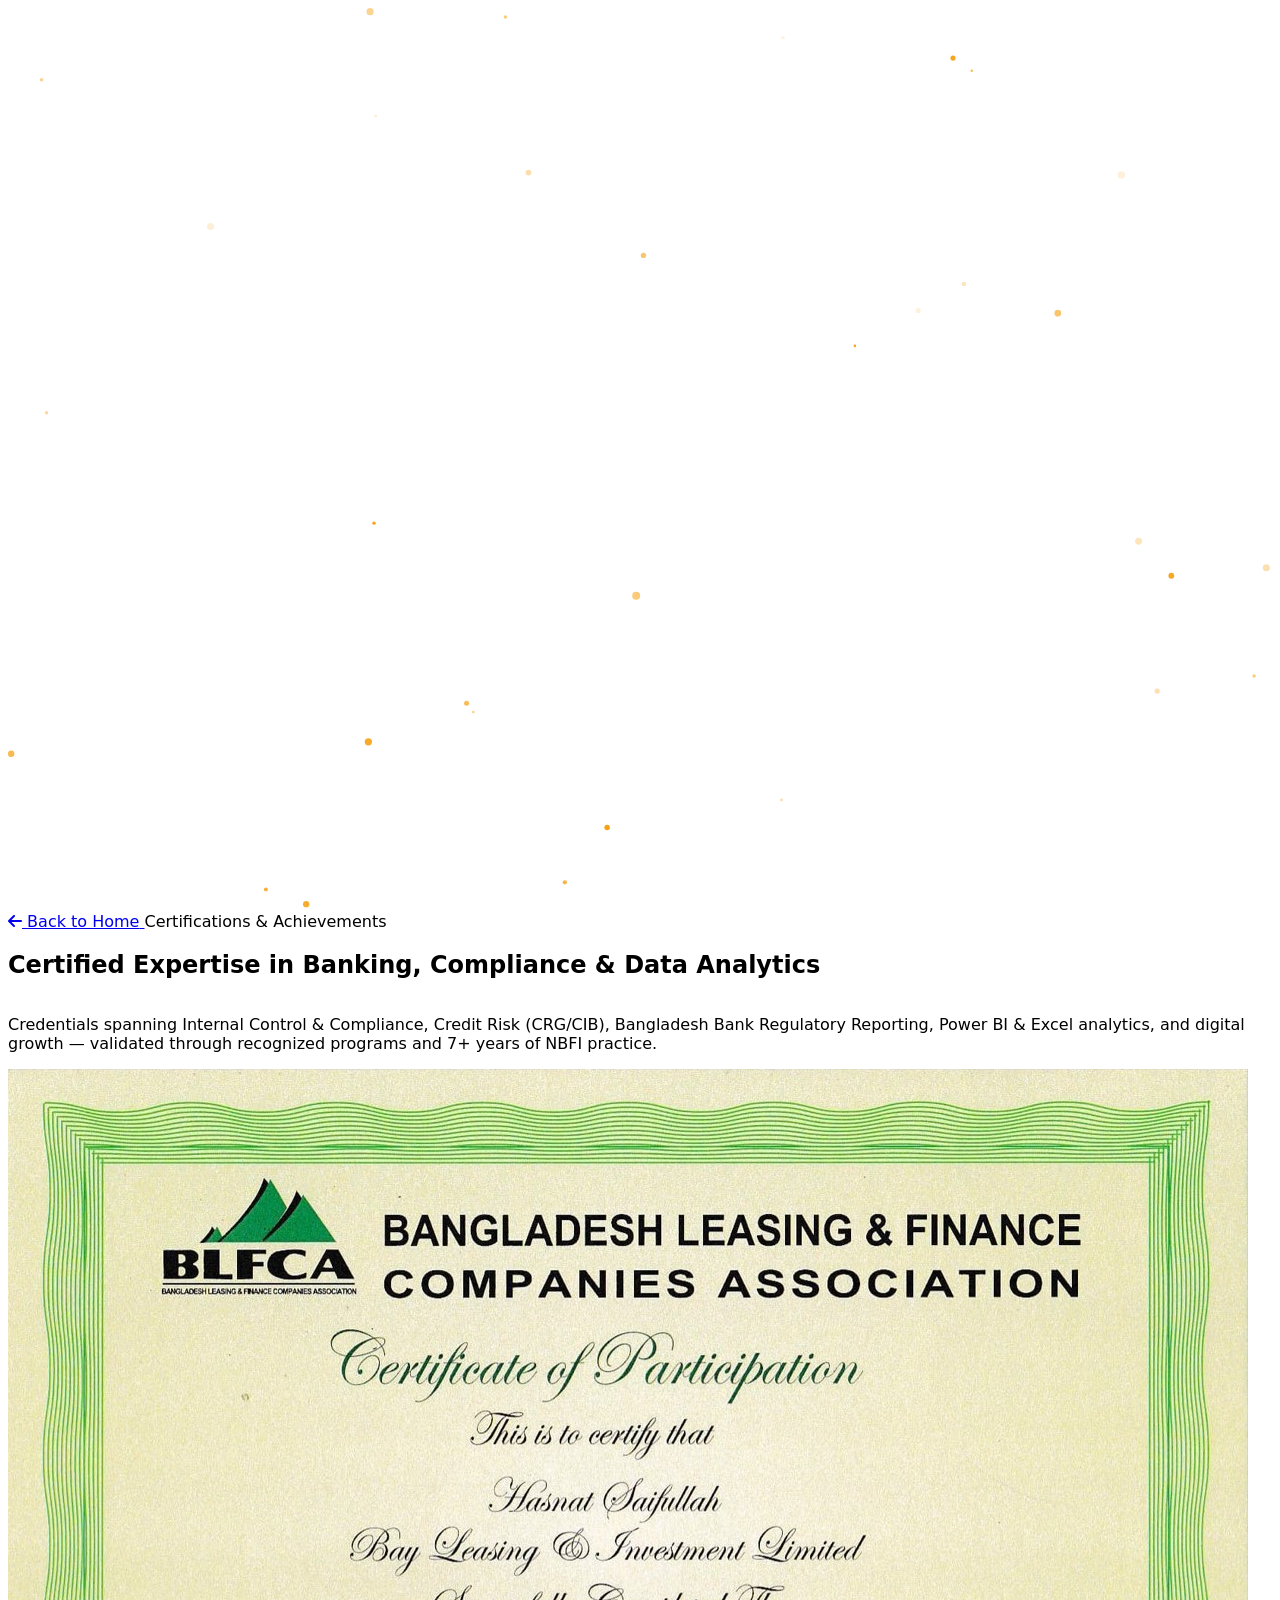
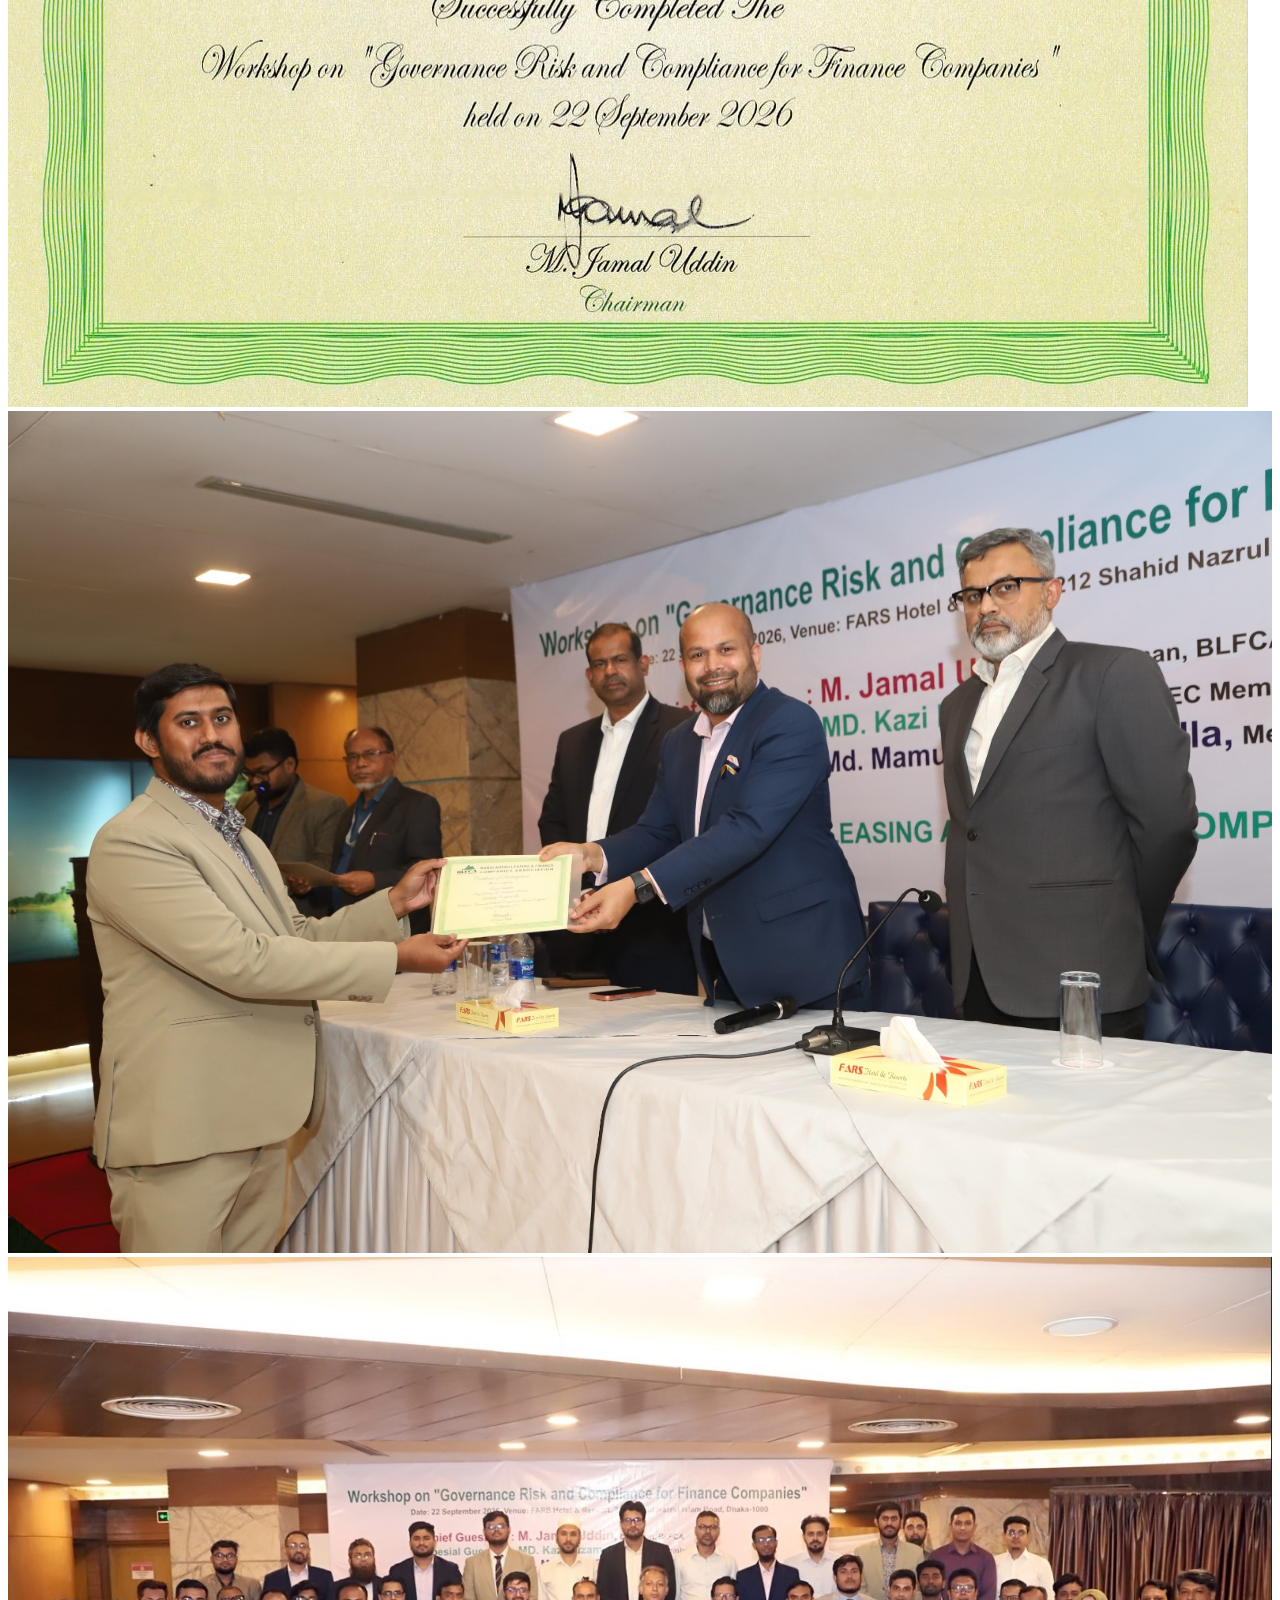
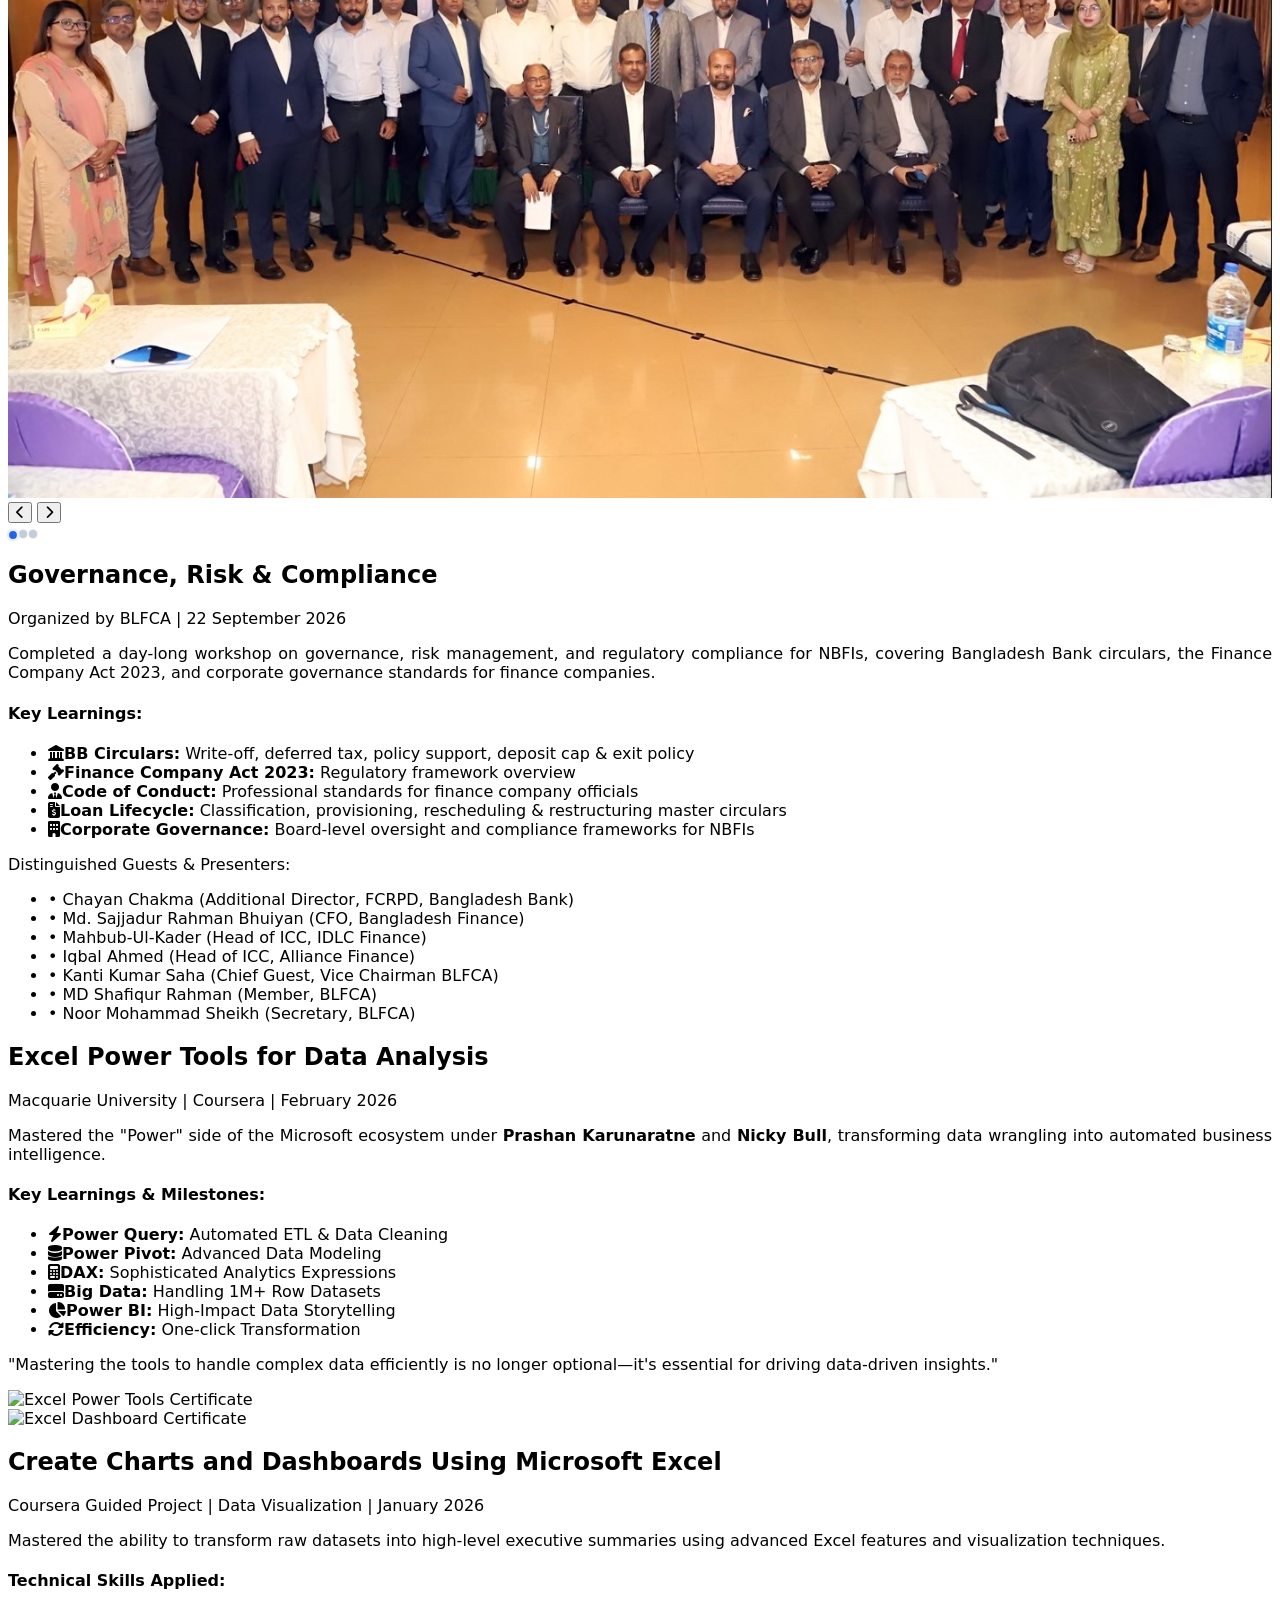
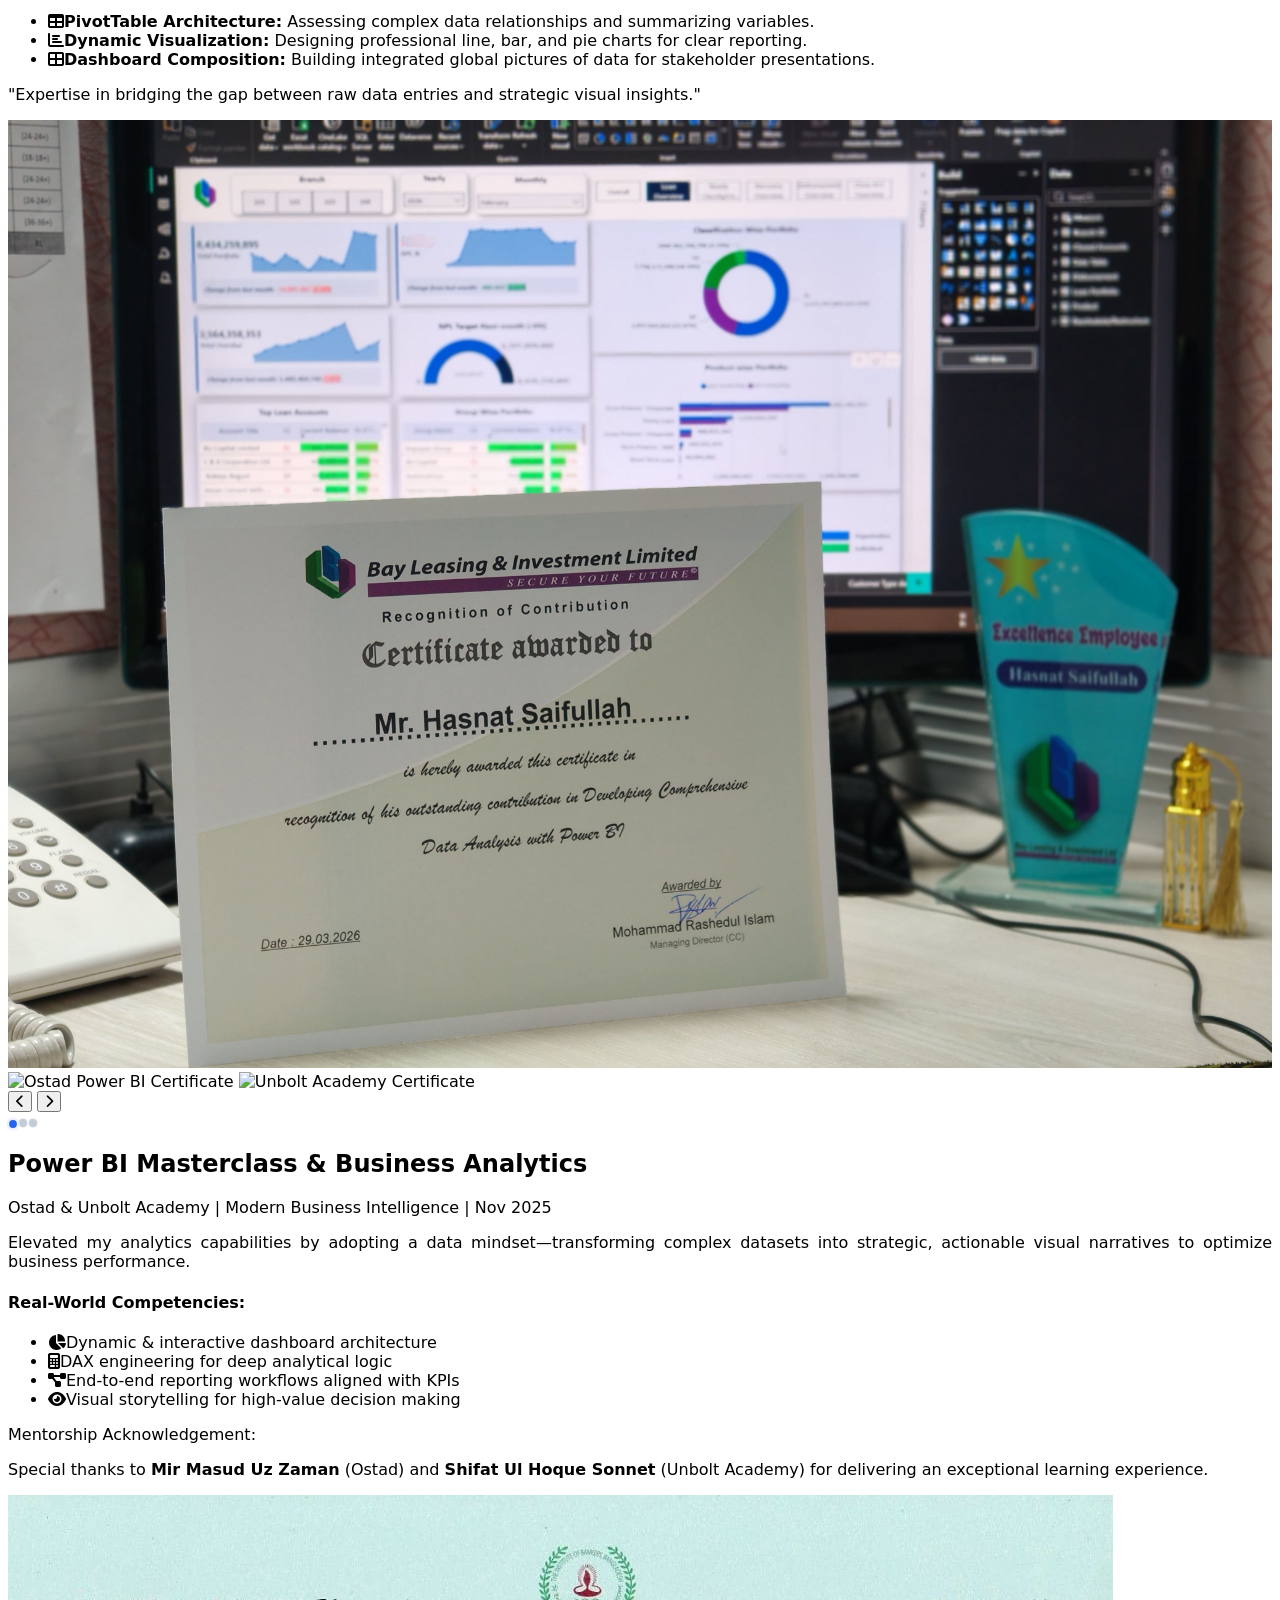
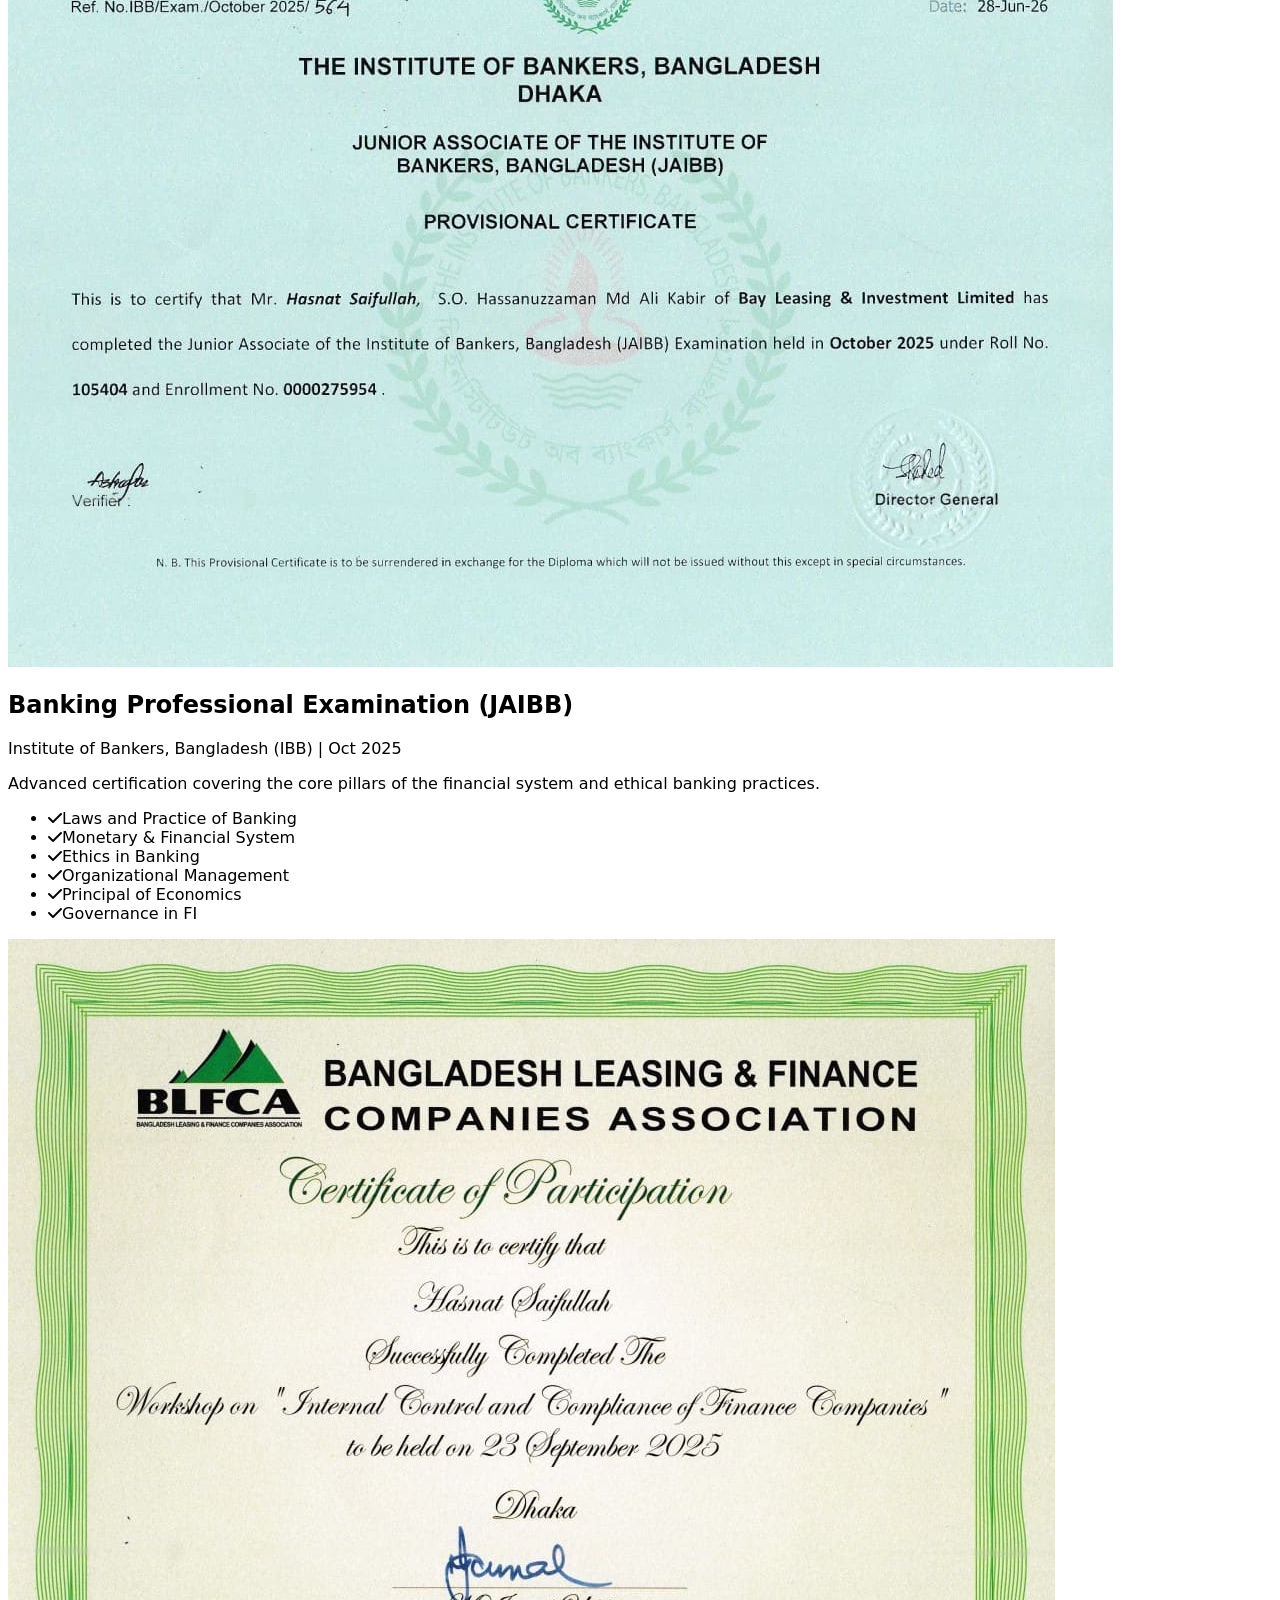
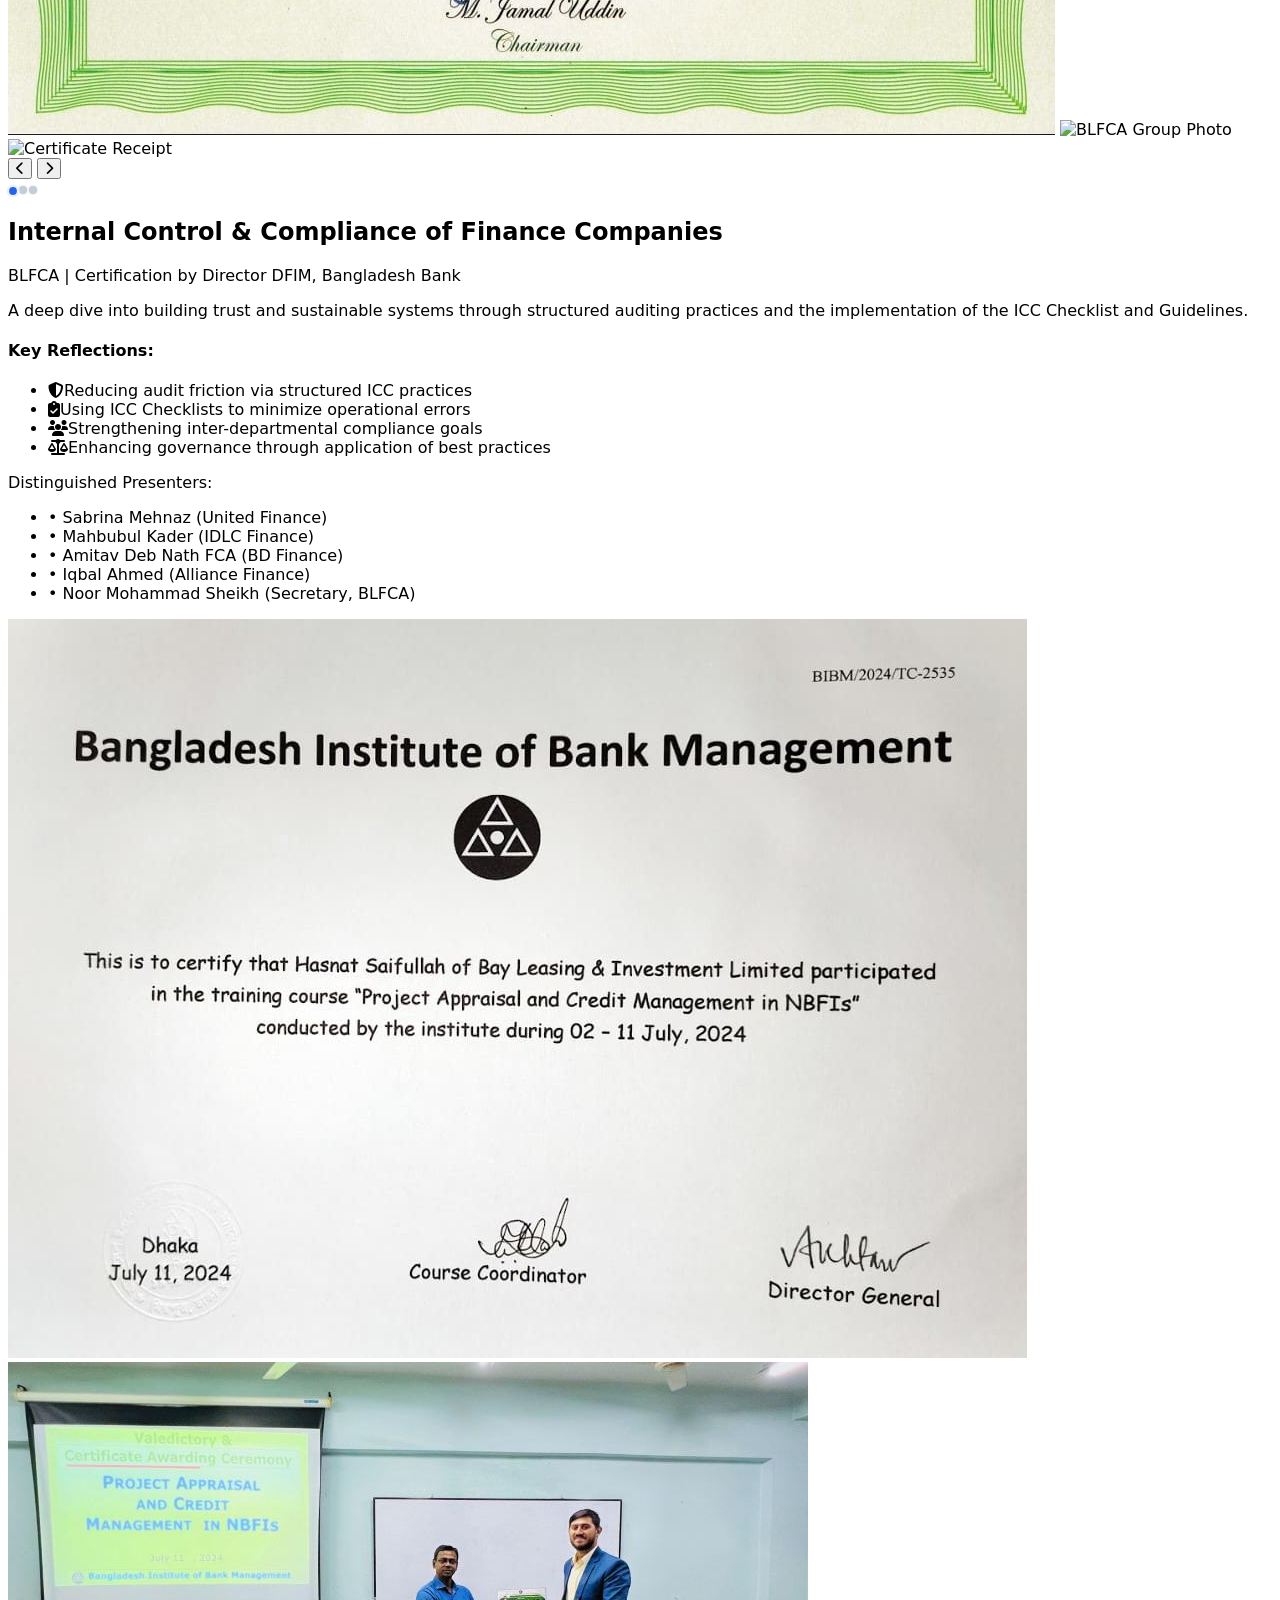
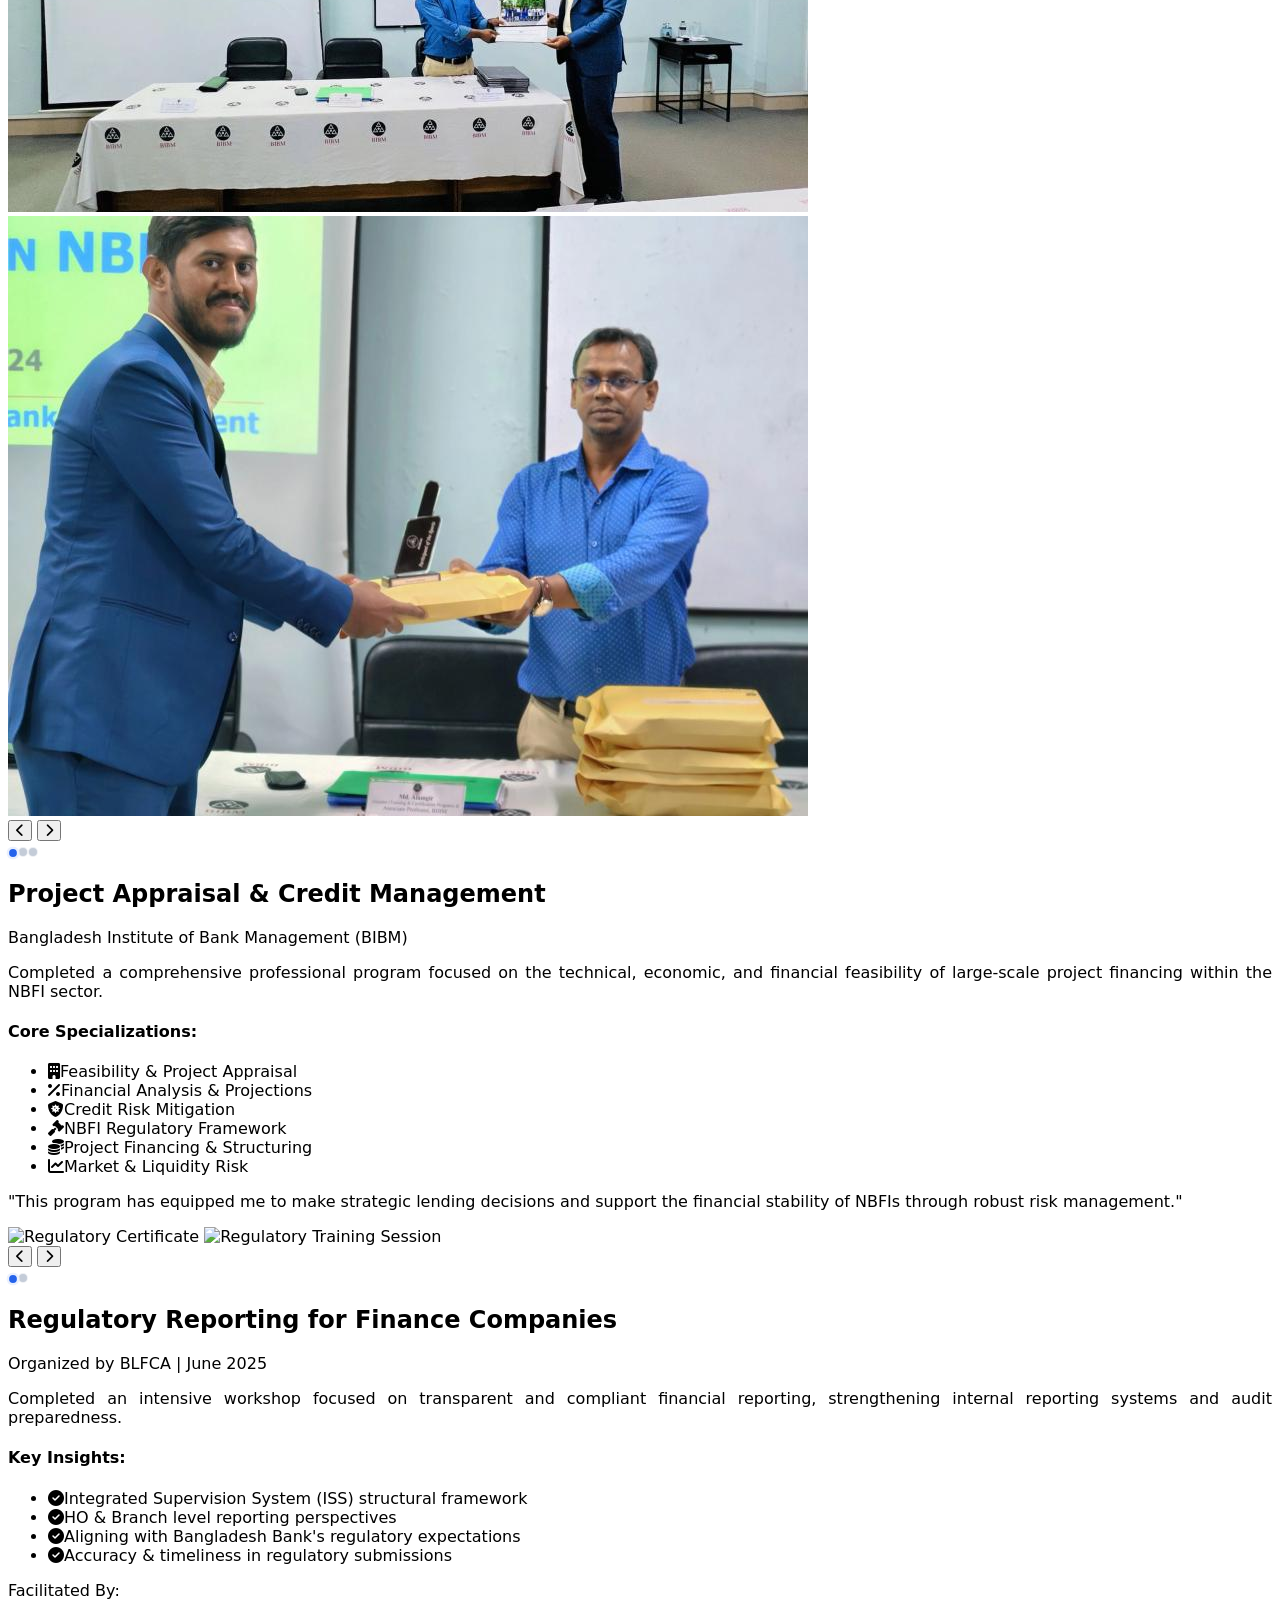
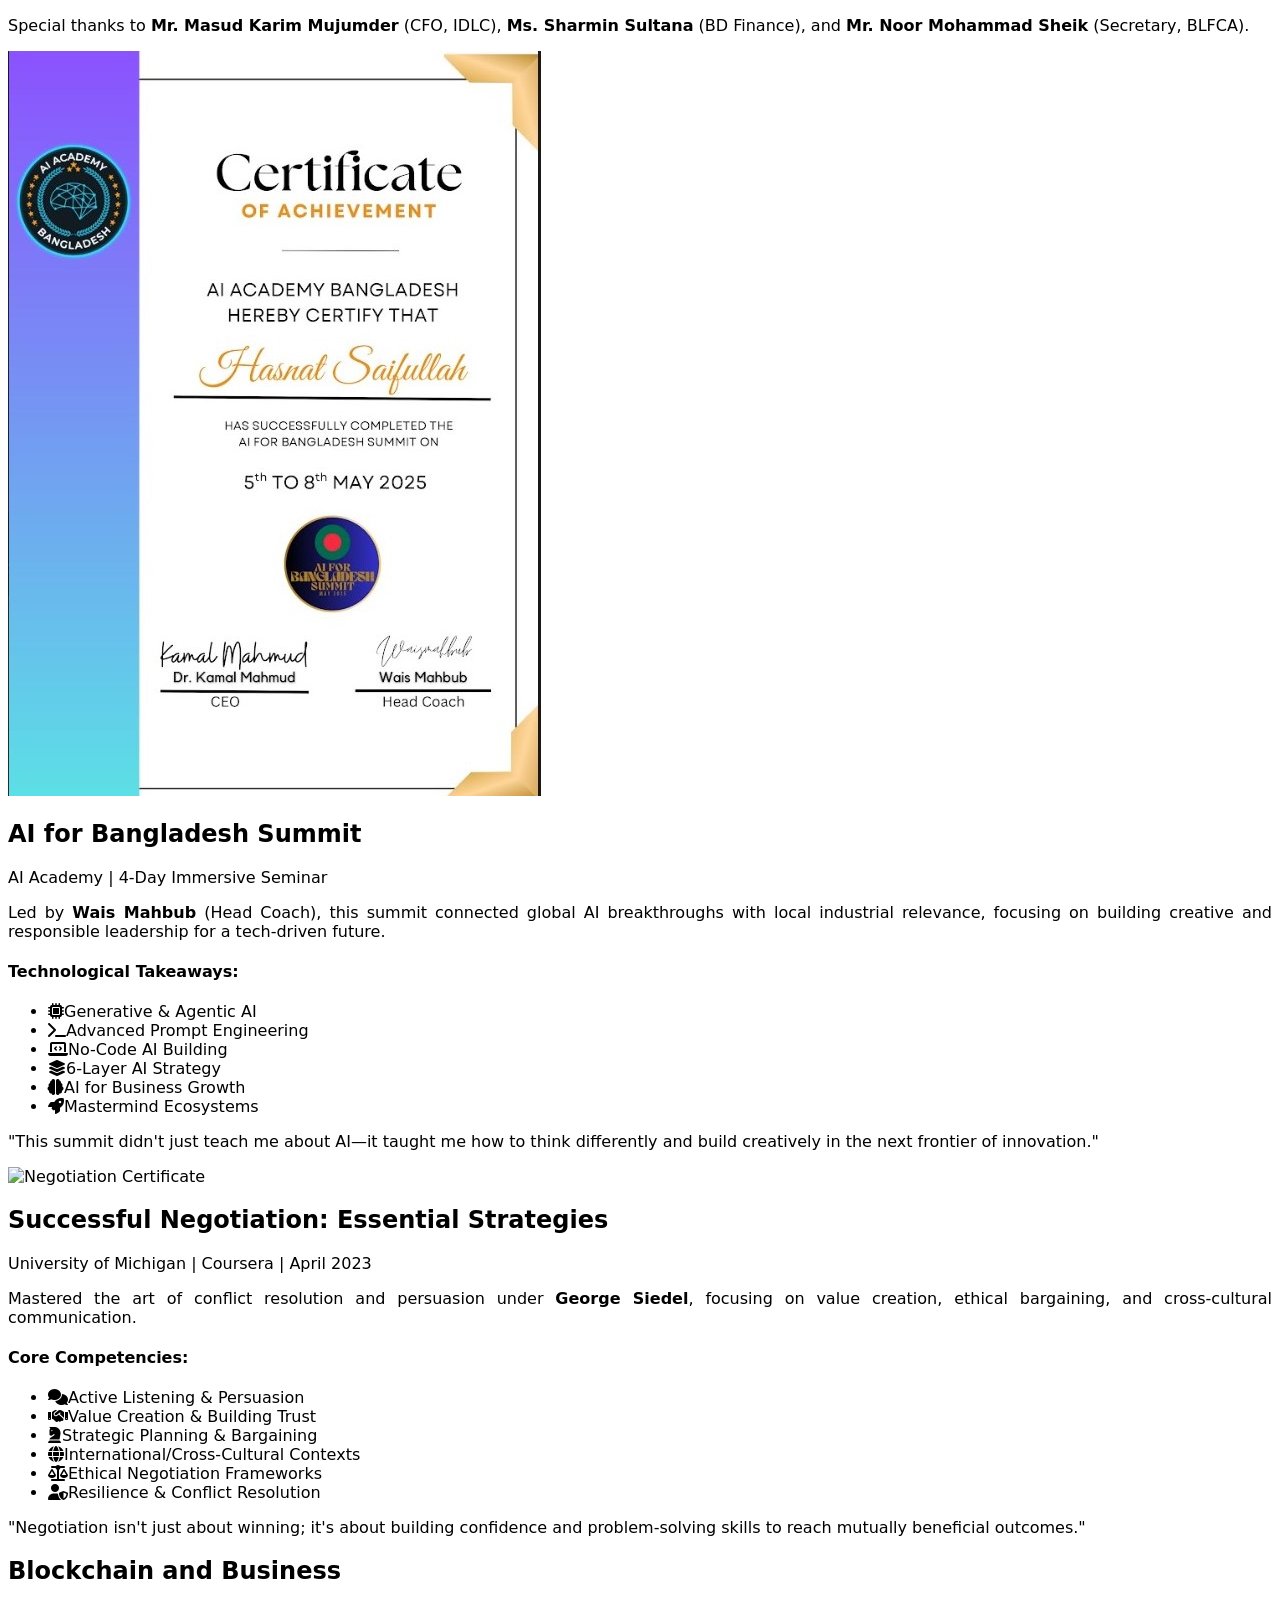
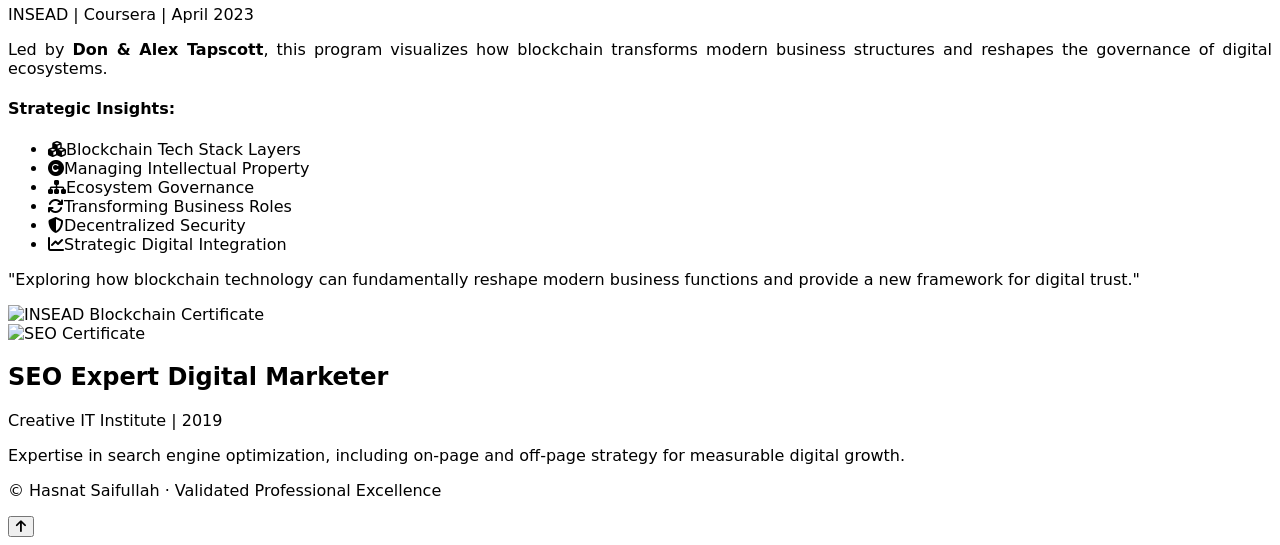
==== commit fc09bfea: "blfca grc photo added" ====
--- a/achievements.html
+++ b/achievements.html
@@ -70,8 +70,8 @@
     <div class="relative overflow-hidden rounded-xl shadow-lg border md:order-last group">
       <div id="slider-grc" class="flex transition-transform duration-500 ease-in-out" style="transform:translateX(0%);">
         <img src="assets/images/Governance_Risk_&_Compliance_for_FIs.jpg" class="w-full h-auto object-cover flex-shrink-0" alt="GRC Workshop Certificate" loading="lazy" />
+        <img src="assets/images/grc workshop certificate receive.jpg" class="w-full h-auto object-cover flex-shrink-0" alt="Certificate Receipt" loading="lazy" />
         <img src="assets/images/grc workshop group photo.jpg" class="w-full h-auto object-cover flex-shrink-0" alt="GRC Workshop Group Photo" loading="lazy" />
-        <img src="assets/images/grc workshop certificate receive.jpg" class="w-full h-auto object-cover flex-shrink-0" alt="Certificate Receipt" loading="lazy" />
       </div>
       <button onclick="moveGrcSlider(-1)" class="absolute left-2 top-1/2 -translate-y-1/2 bg-black/30 hover:bg-black/60 text-white p-2 rounded-full opacity-0 group-hover:opacity-100 transition-opacity">
         <i class="fas fa-chevron-left"></i>
--- a/assets/css/achievements.css
+++ b/assets/css/achievements.css
@@ -1,5 +1,7 @@
 * { font-family: 'Inter', system-ui, sans-serif; }
 html { scroll-behavior: smooth; }
+
+main p, main li { text-align: justify; }
 
 /* Fixes shiny-underline — was referenced but never defined on this page */
 .shiny-underline {
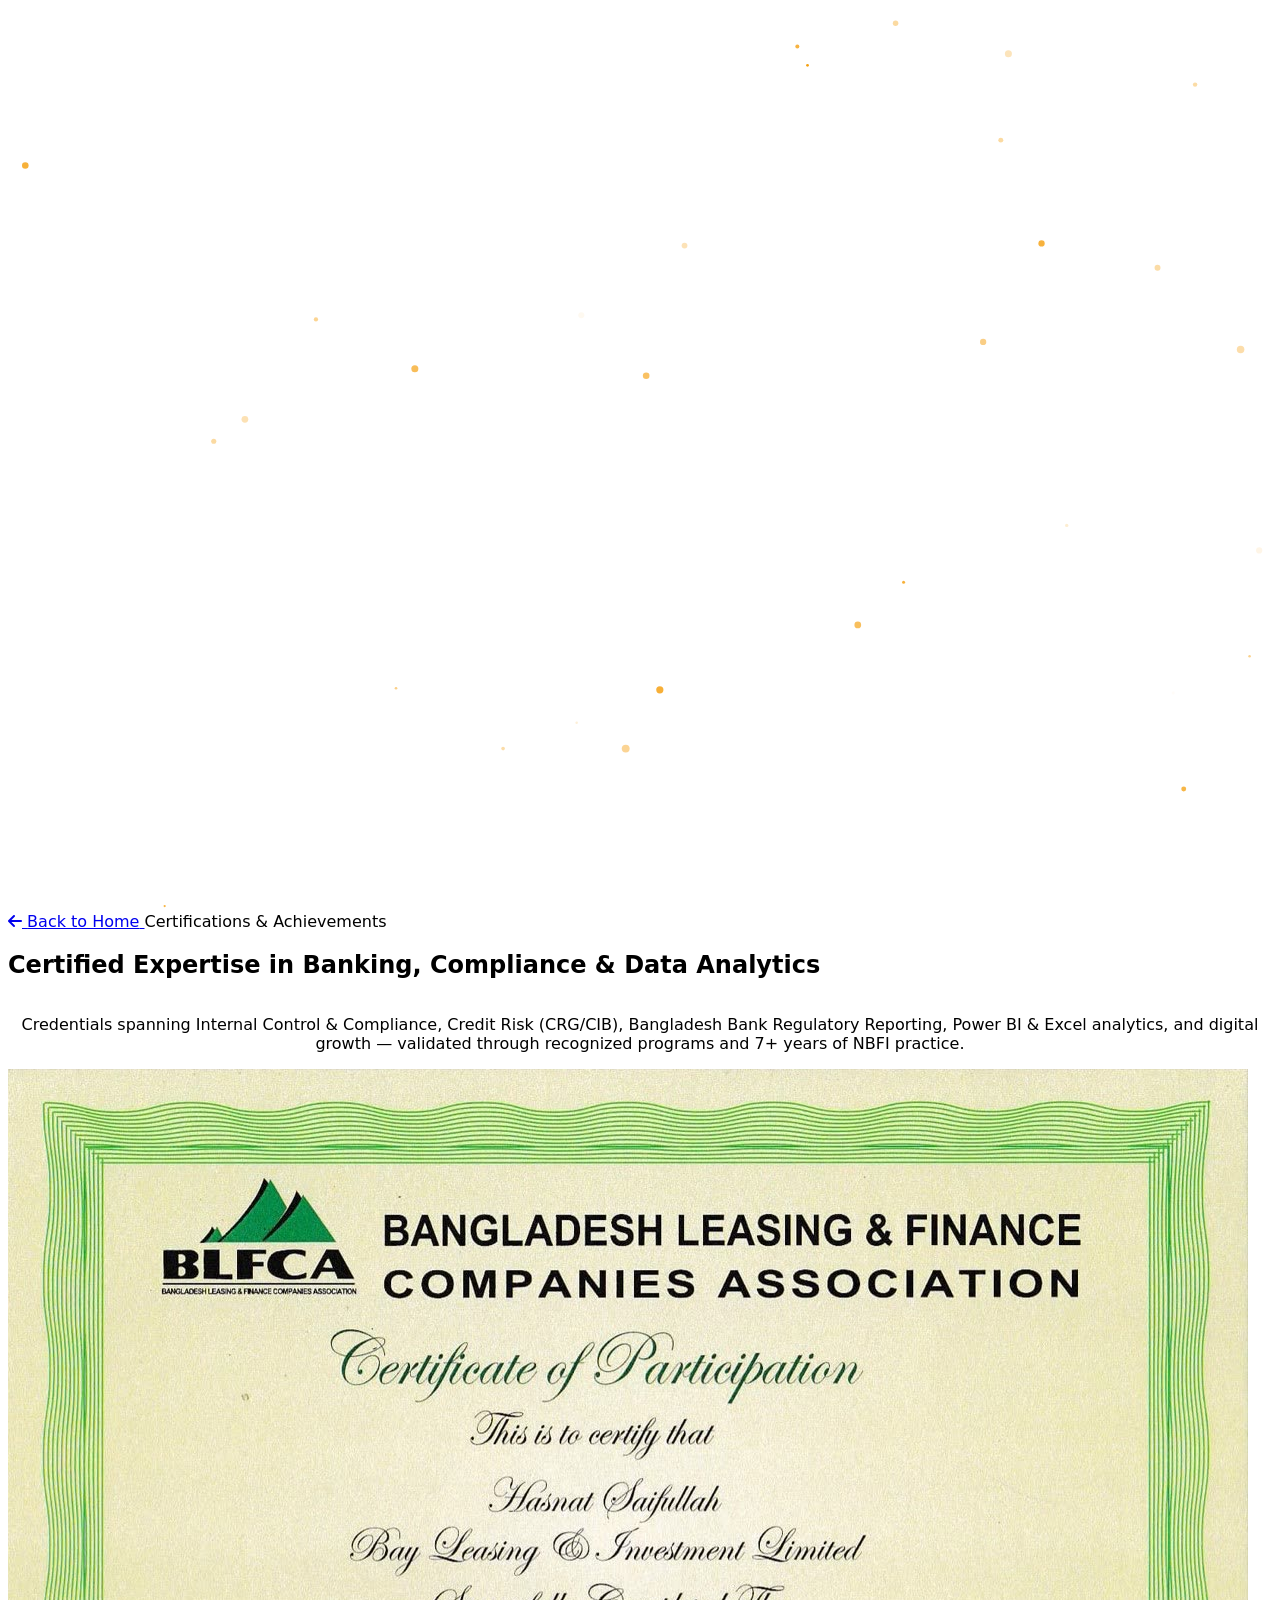
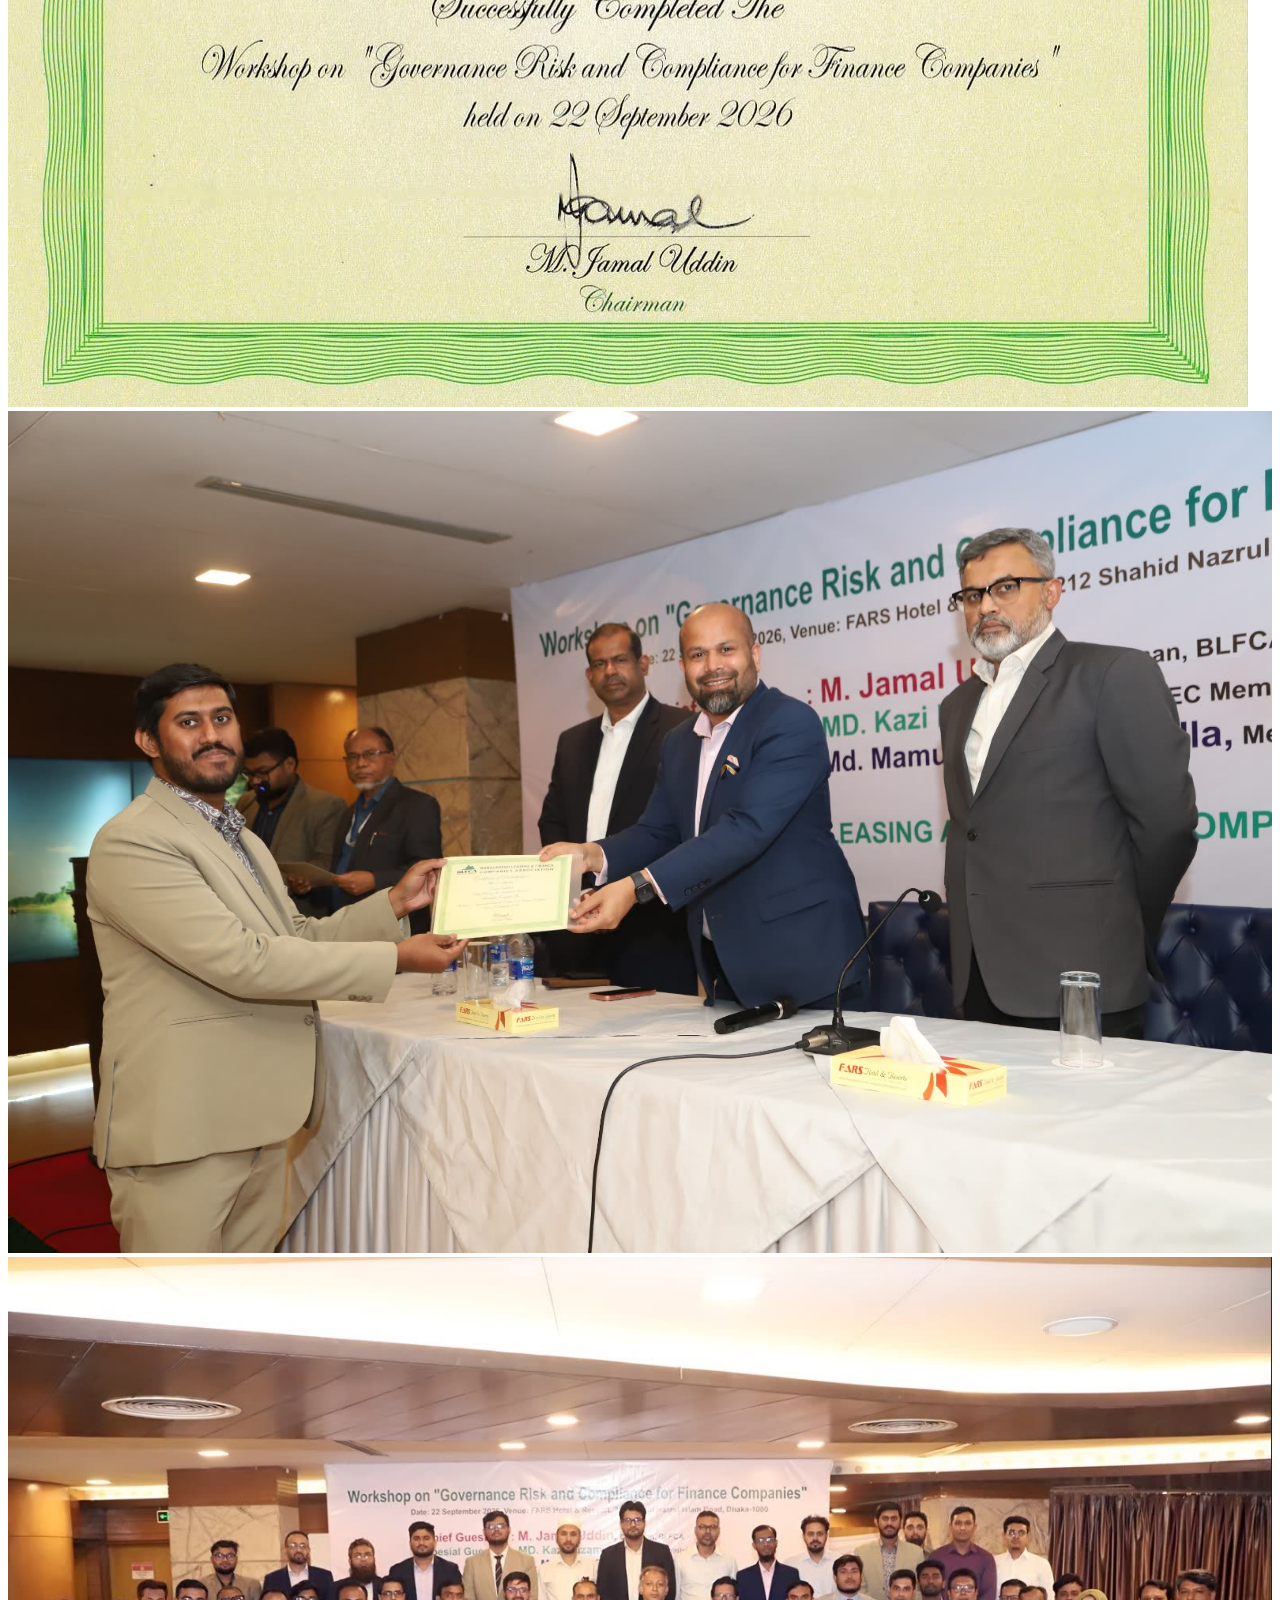
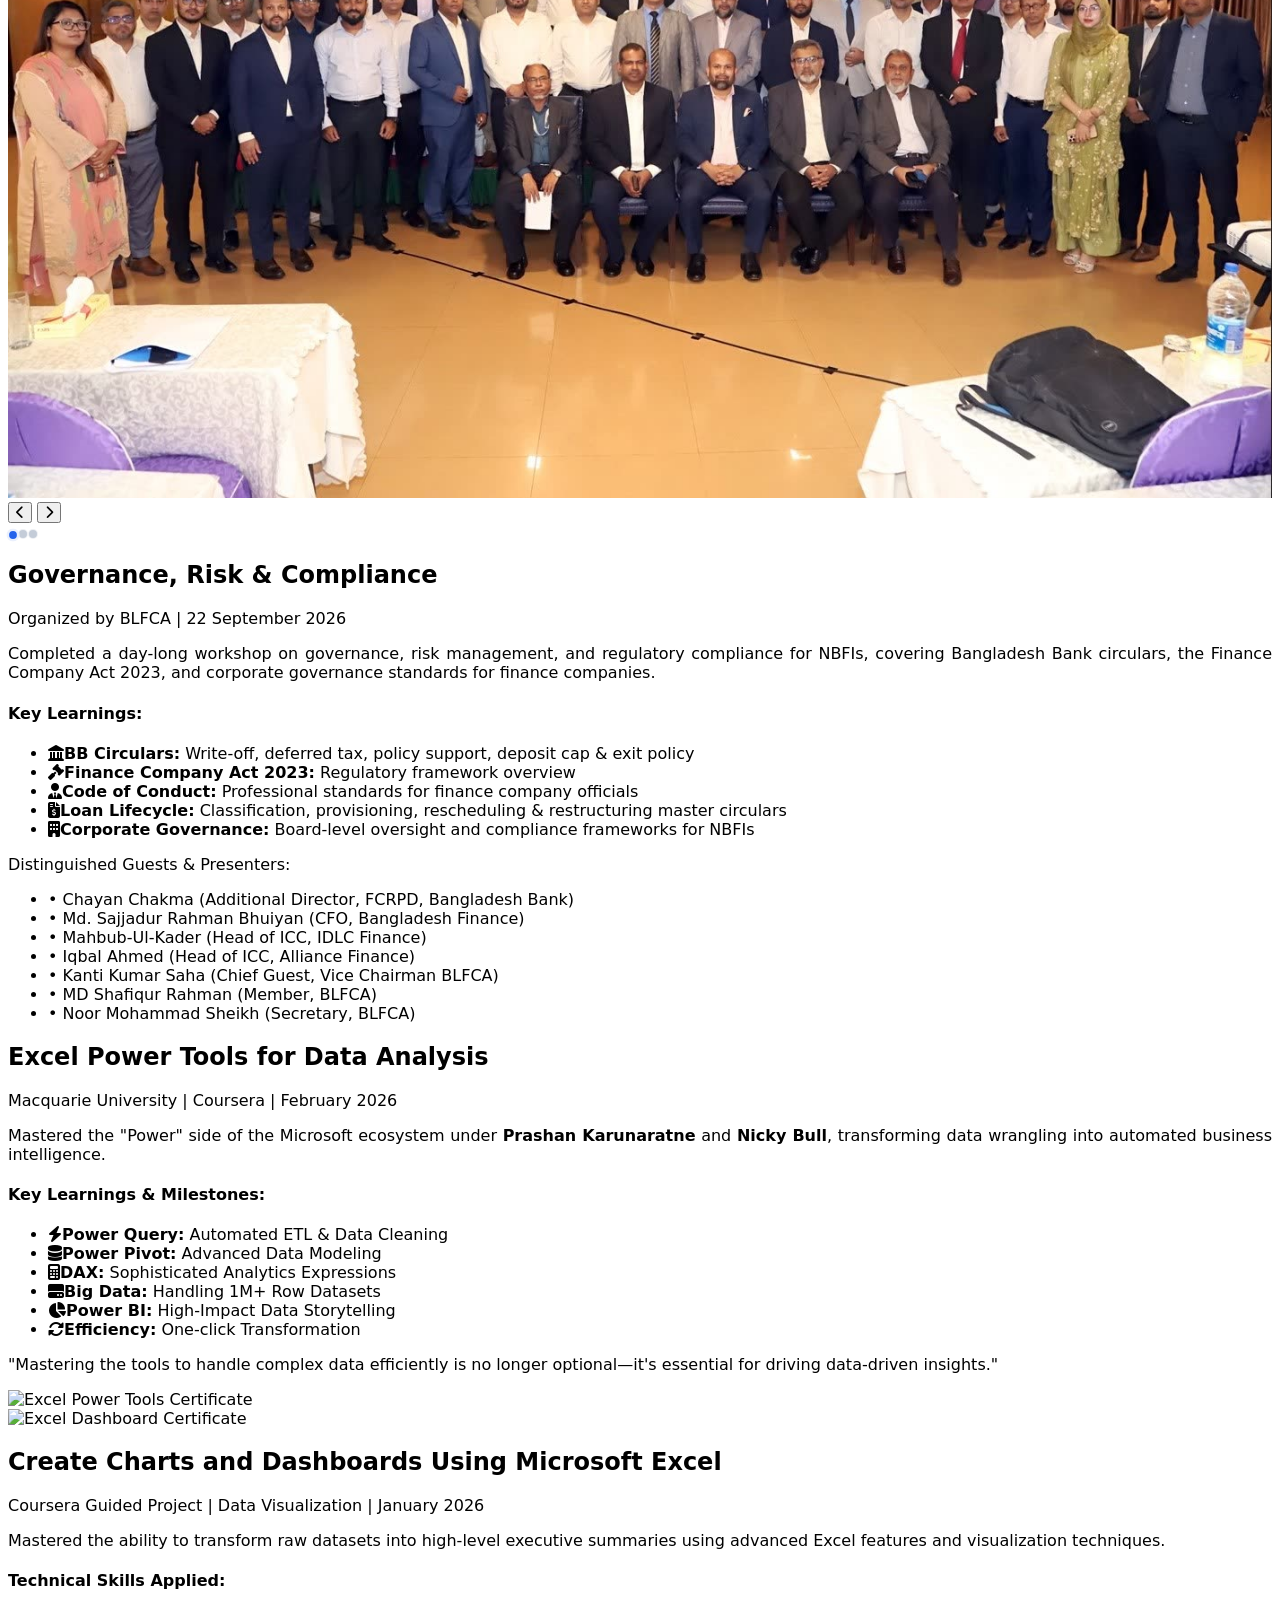
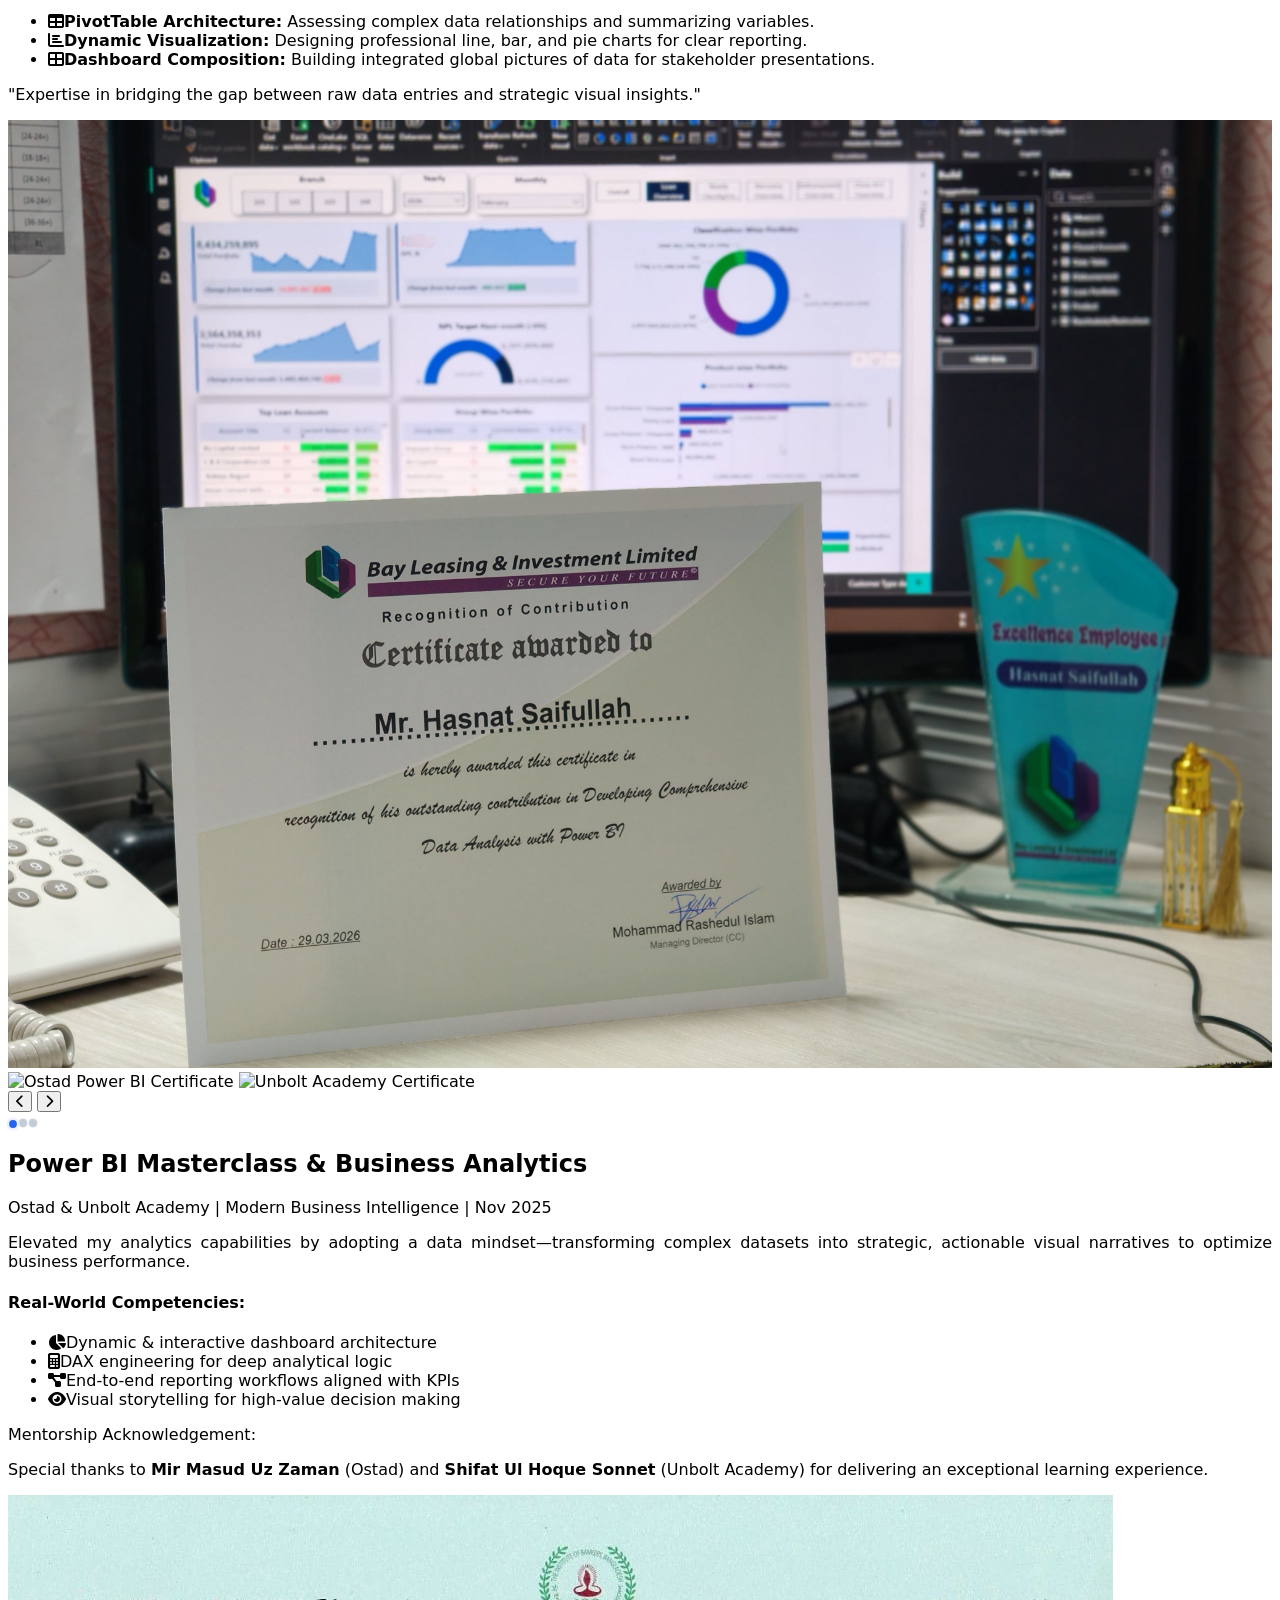
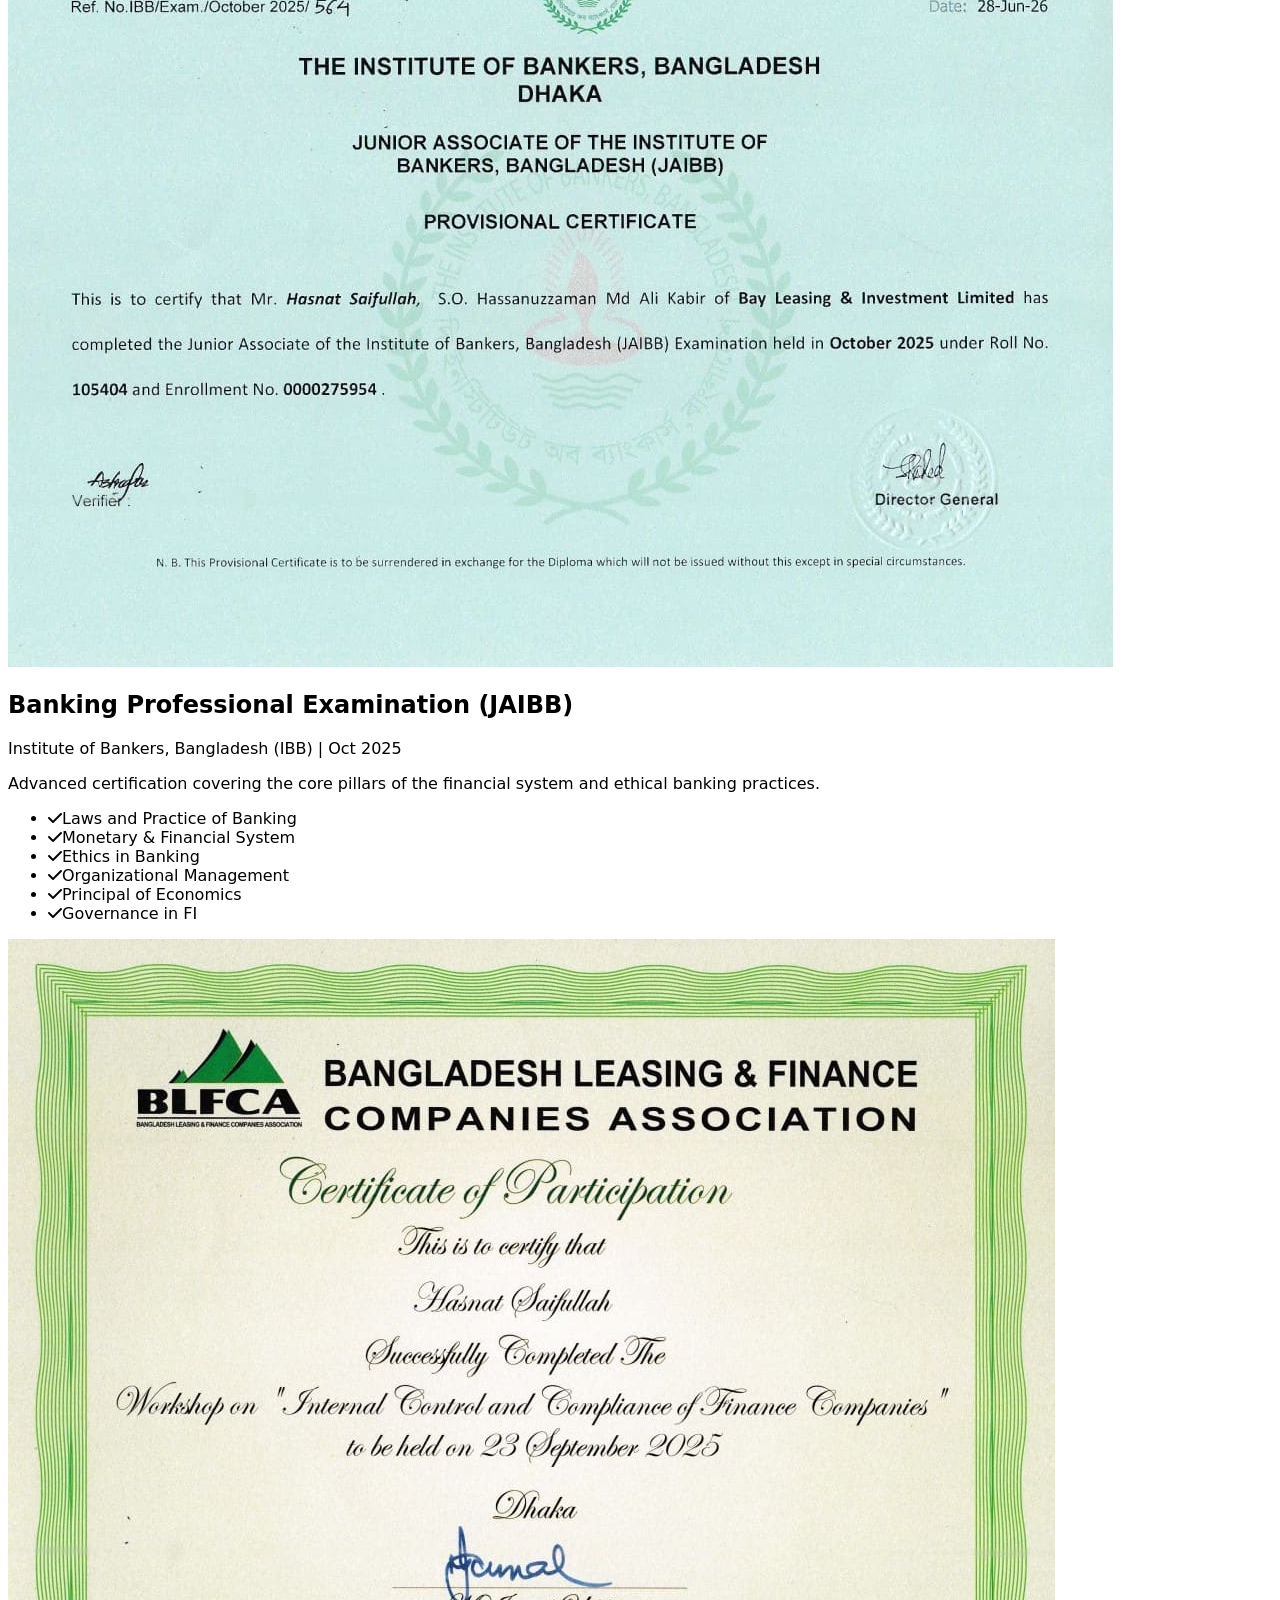
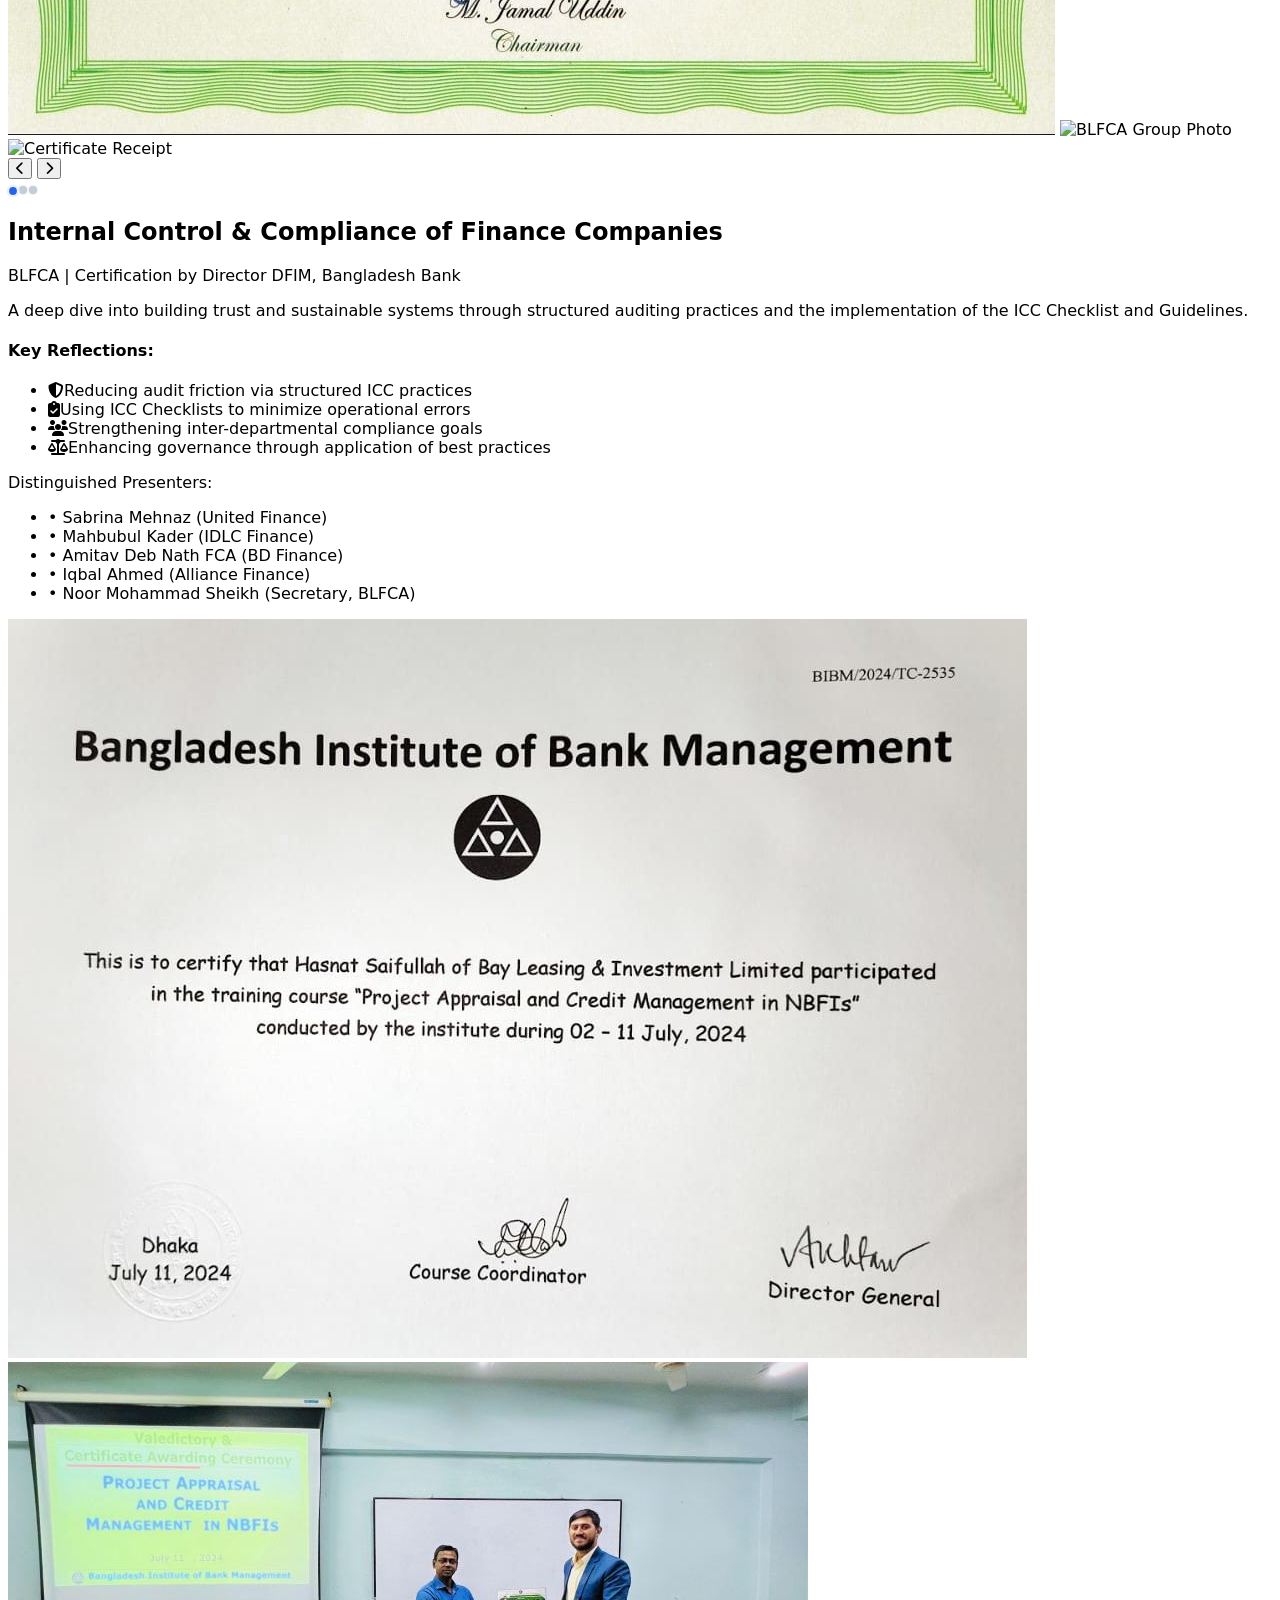
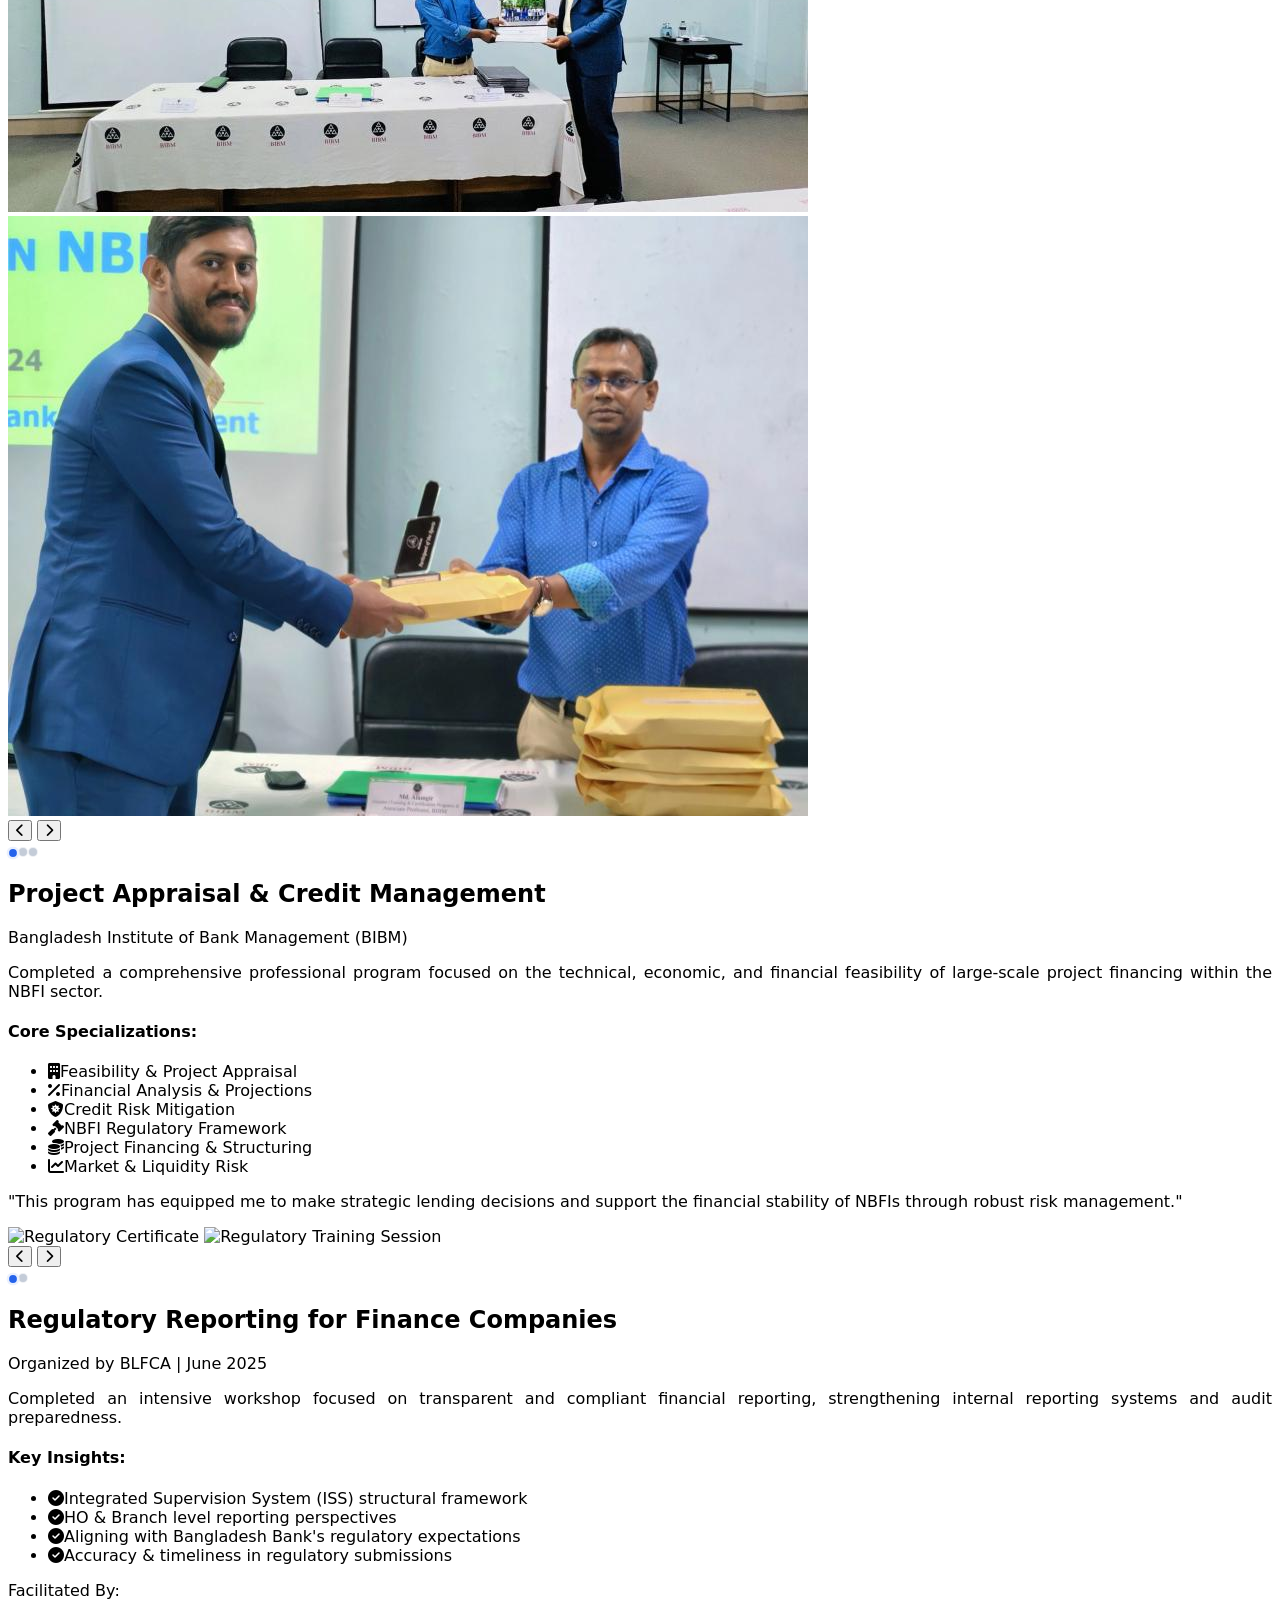
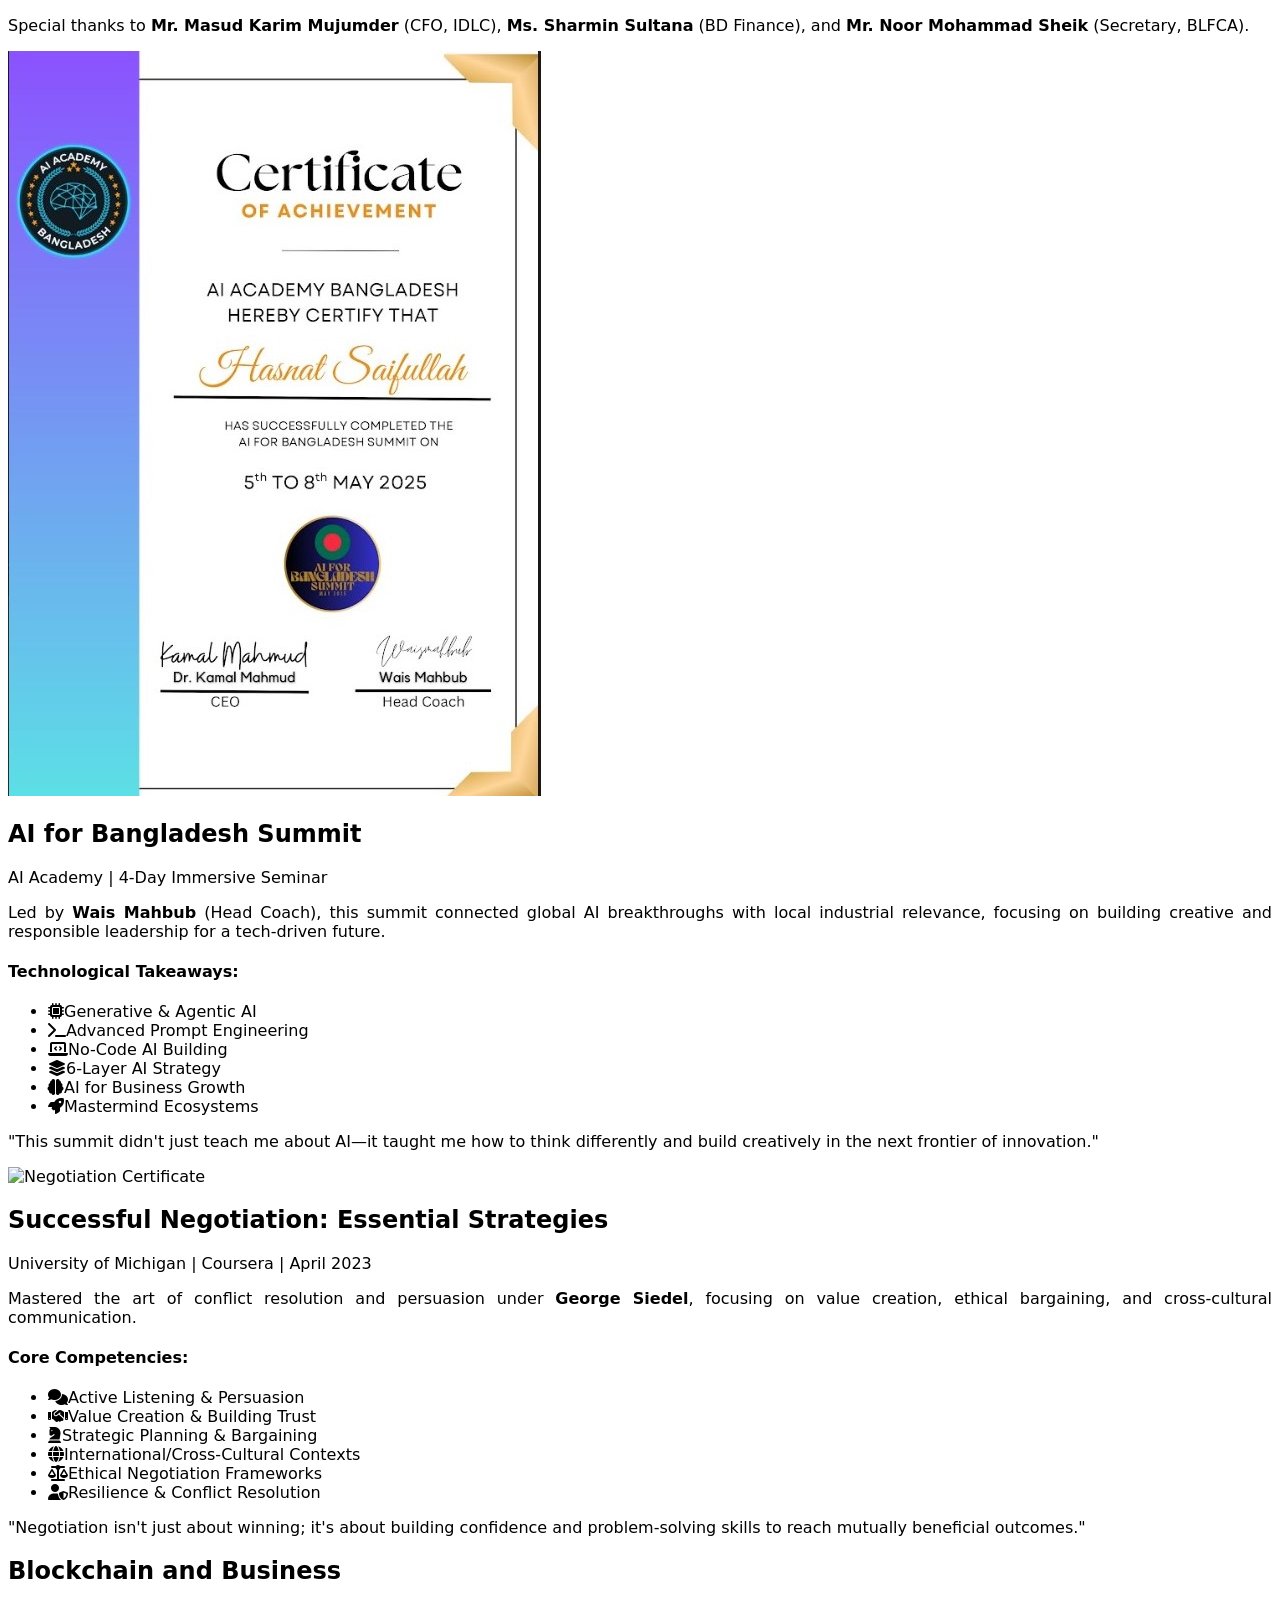
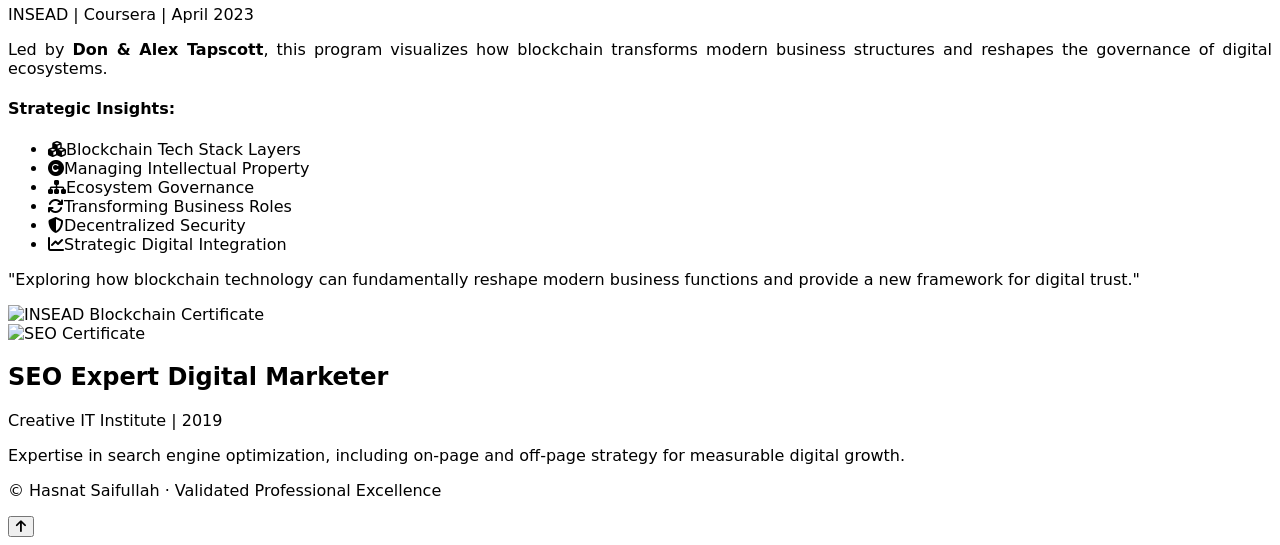
==== commit cfccd1c0: "updated from home pc" ====
--- a/achievements.html
+++ b/achievements.html
@@ -22,9 +22,8 @@
  <link rel="stylesheet"
       href="https://cdnjs.cloudflare.com/ajax/libs/font-awesome/6.5.0/css/all.min.css">
 
-  <!-- Page CSS -->
+  <!-- Shared CSS -->
   <link rel="stylesheet" href="assets/css/global.css">
-  <link rel="stylesheet" href="assets/css/achievements.css">
 
   <!-- Page JS — deferred -->
   <script src="assets/js/achievements.js" defer></script>
@@ -69,7 +68,7 @@
   <section id="blfca-grc" class="grid md:grid-cols-2 gap-12 items-center bg-white/50 backdrop-blur-sm p-8 rounded-3xl border border-slate-200 shadow-lg hover:shadow-xl transition">
     <div class="relative overflow-hidden rounded-xl shadow-lg border md:order-last group">
       <div id="slider-grc" class="flex transition-transform duration-500 ease-in-out" style="transform:translateX(0%);">
-        <img src="assets/images/Governance_Risk_&_Compliance_for_FIs.jpg" class="w-full h-auto object-cover flex-shrink-0" alt="GRC Workshop Certificate" loading="lazy" />
+        <img src="assets/images/Governance_Risk_&amp;_Compliance_for_FIs.jpg" class="w-full h-auto object-cover flex-shrink-0" alt="GRC Workshop Certificate" loading="lazy" />
         <img src="assets/images/grc workshop certificate receive.jpg" class="w-full h-auto object-cover flex-shrink-0" alt="Certificate Receipt" loading="lazy" />
         <img src="assets/images/grc workshop group photo.jpg" class="w-full h-auto object-cover flex-shrink-0" alt="GRC Workshop Group Photo" loading="lazy" />
       </div>
--- a/assets/css/global.css
+++ b/assets/css/global.css
@@ -1,4 +1,46 @@
 *, *::before, *::after { box-sizing: border-box; }
 html { scroll-behavior: smooth; }
 * { font-family: 'Inter', system-ui, sans-serif; }
-img { max-width: 100%; height: auto; }+img { max-width: 100%; height: auto; }
+p, li { text-align: justify; }
+#contact p, #contact li { text-align: center; }
+body > section:first-of-type p, body > section:first-of-type li { text-align: center; }
+
+/* Shared "shiny" hover underline — used by page headers */
+.shiny-underline {
+  position: relative;
+  display: inline-block;
+}
+.shiny-underline::after {
+  content: '';
+  position: absolute;
+  bottom: -6px;
+  left: 0;
+  width: 100%;
+  height: 4px;
+  background: linear-gradient(90deg, #2563eb, #7c3aed, #2563eb);
+  border-radius: 4px;
+  transform: scaleX(0);
+  transform-origin: left;
+  transition: transform 0.4s ease;
+}
+.shiny-underline:hover::after { transform: scaleX(1); }
+
+/* Shared slider dots — used by every multi-image slider */
+.slider-dot {
+  width: 10px;
+  height: 10px;
+  border-radius: 9999px;
+  padding: 0;
+  cursor: pointer;
+  transition: all 0.3s ease;
+}
+.slider-dot--inactive {
+  background: rgba(148, 163, 184, 0.55);
+  border: 1px solid rgba(255, 255, 255, 0.7);
+}
+.slider-dot--active {
+  background: #2563eb;
+  border: 2px solid rgba(255, 255, 255, 0.9);
+  transform: scale(1.3);
+}
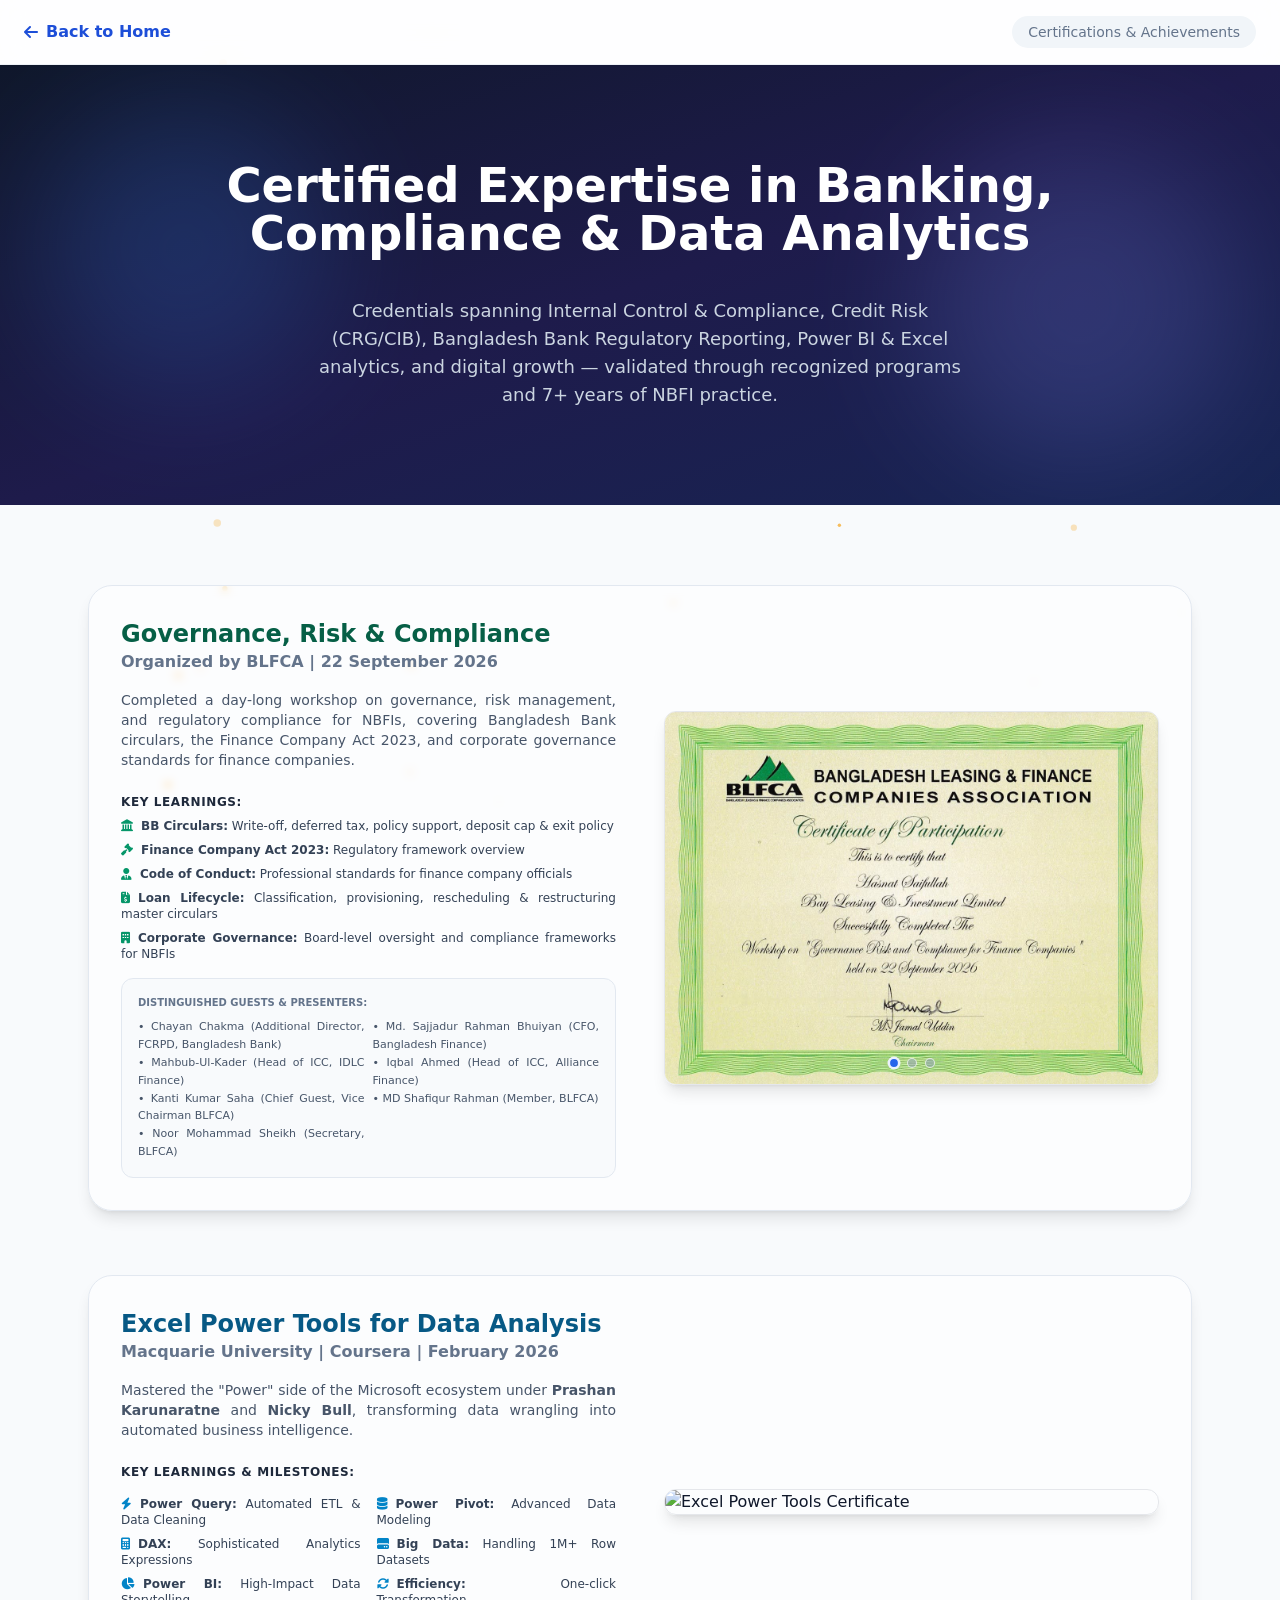
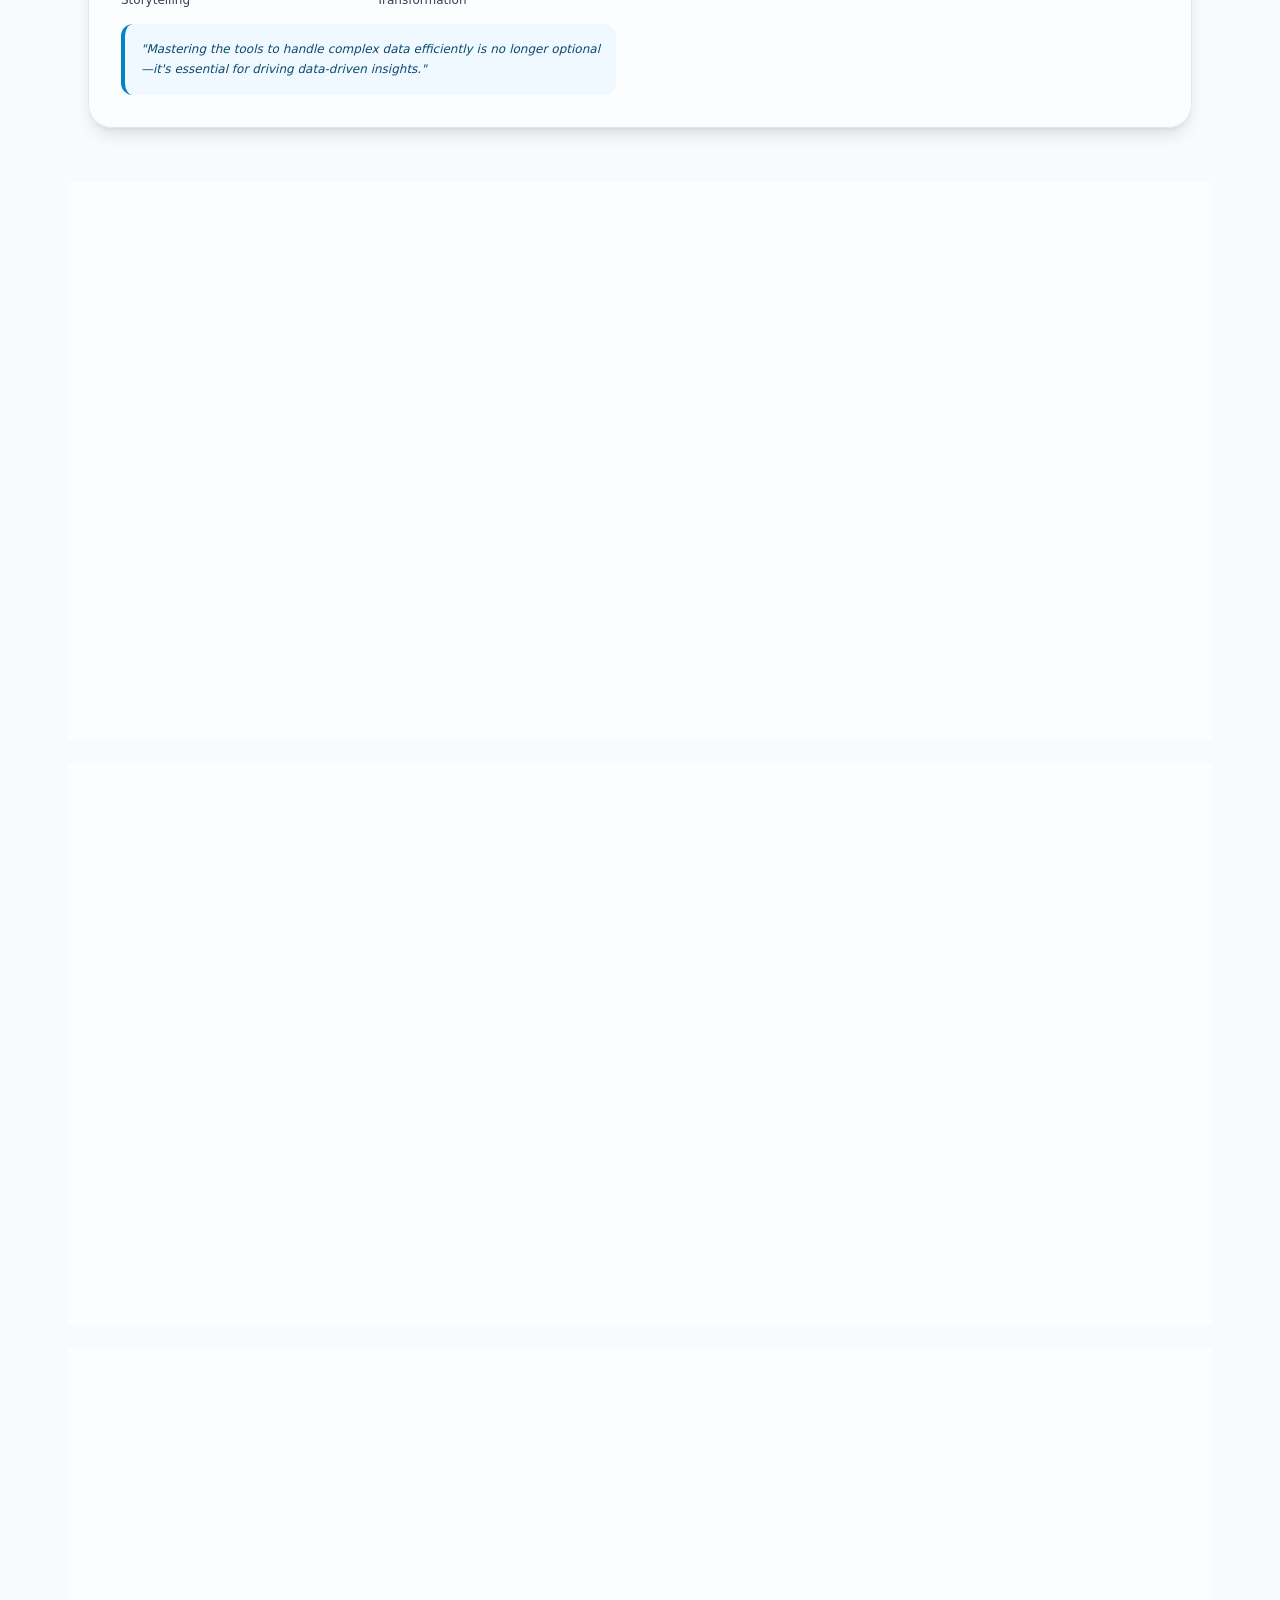
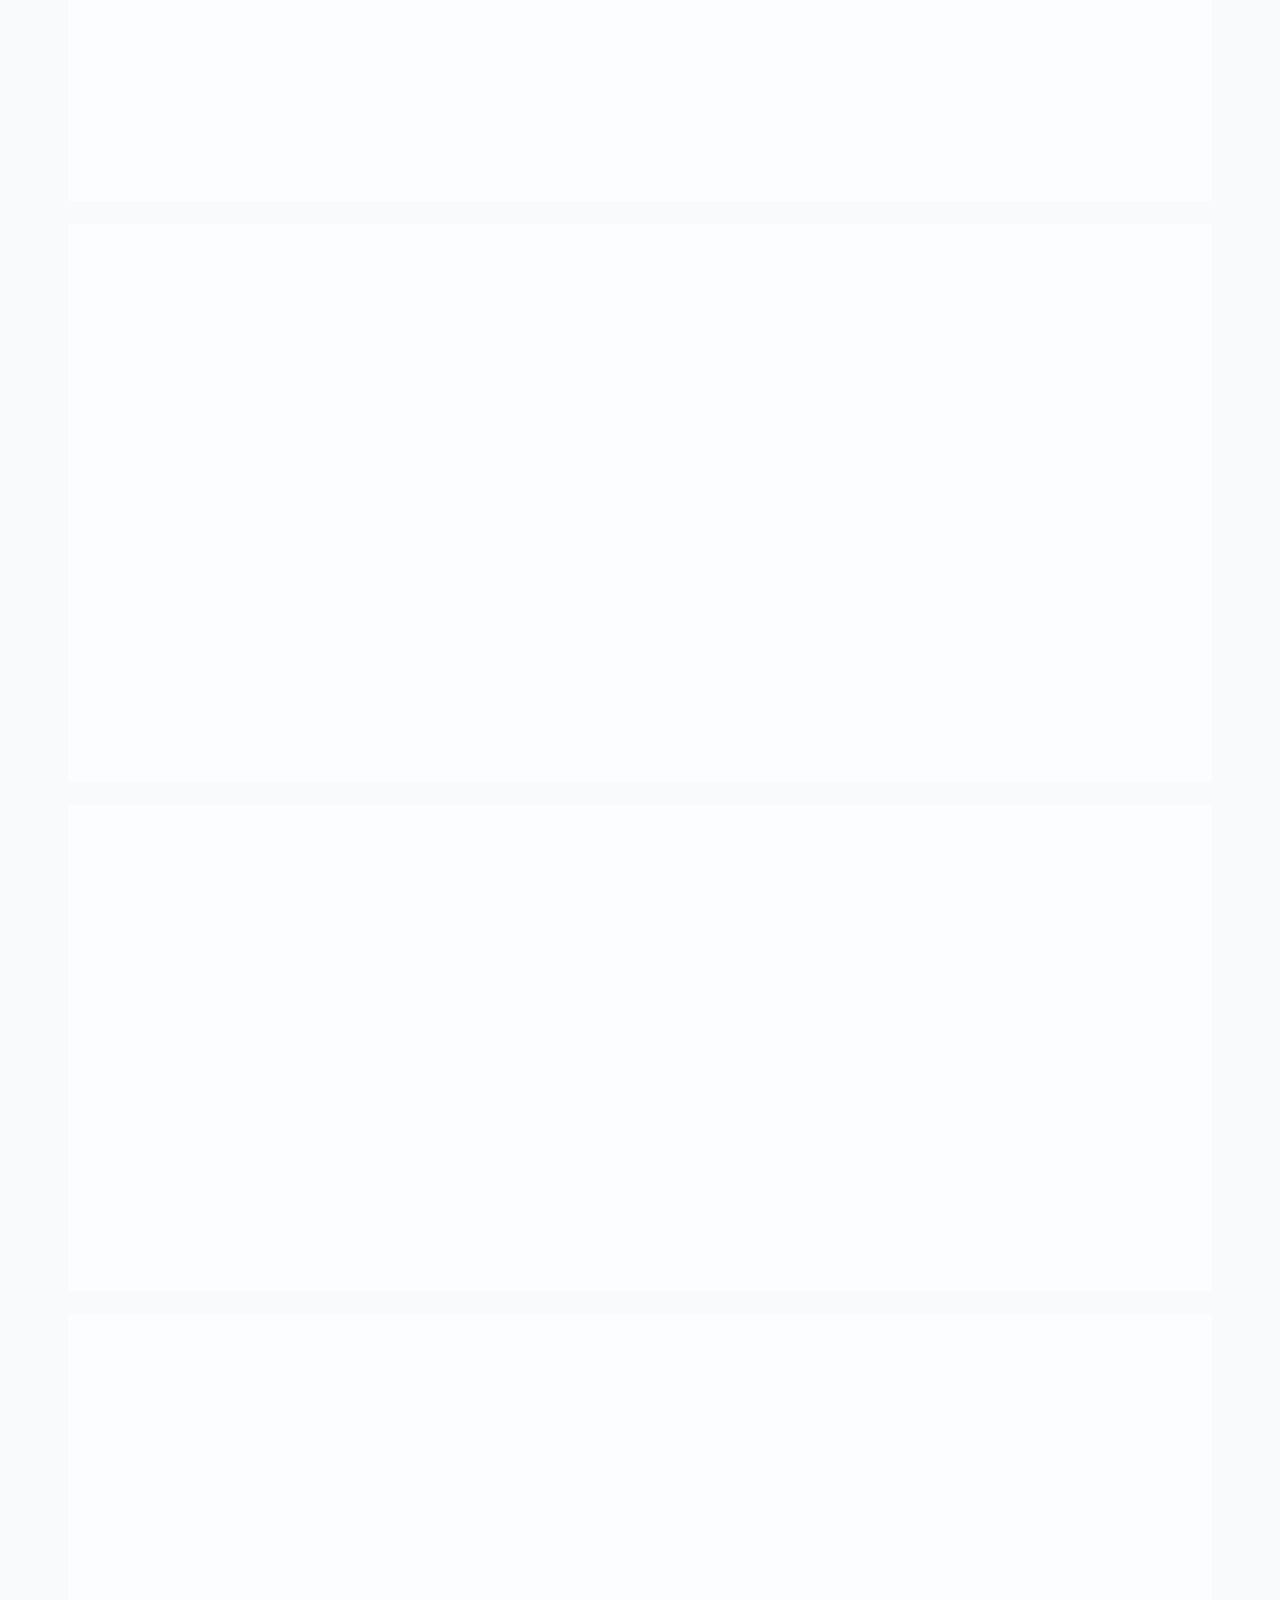
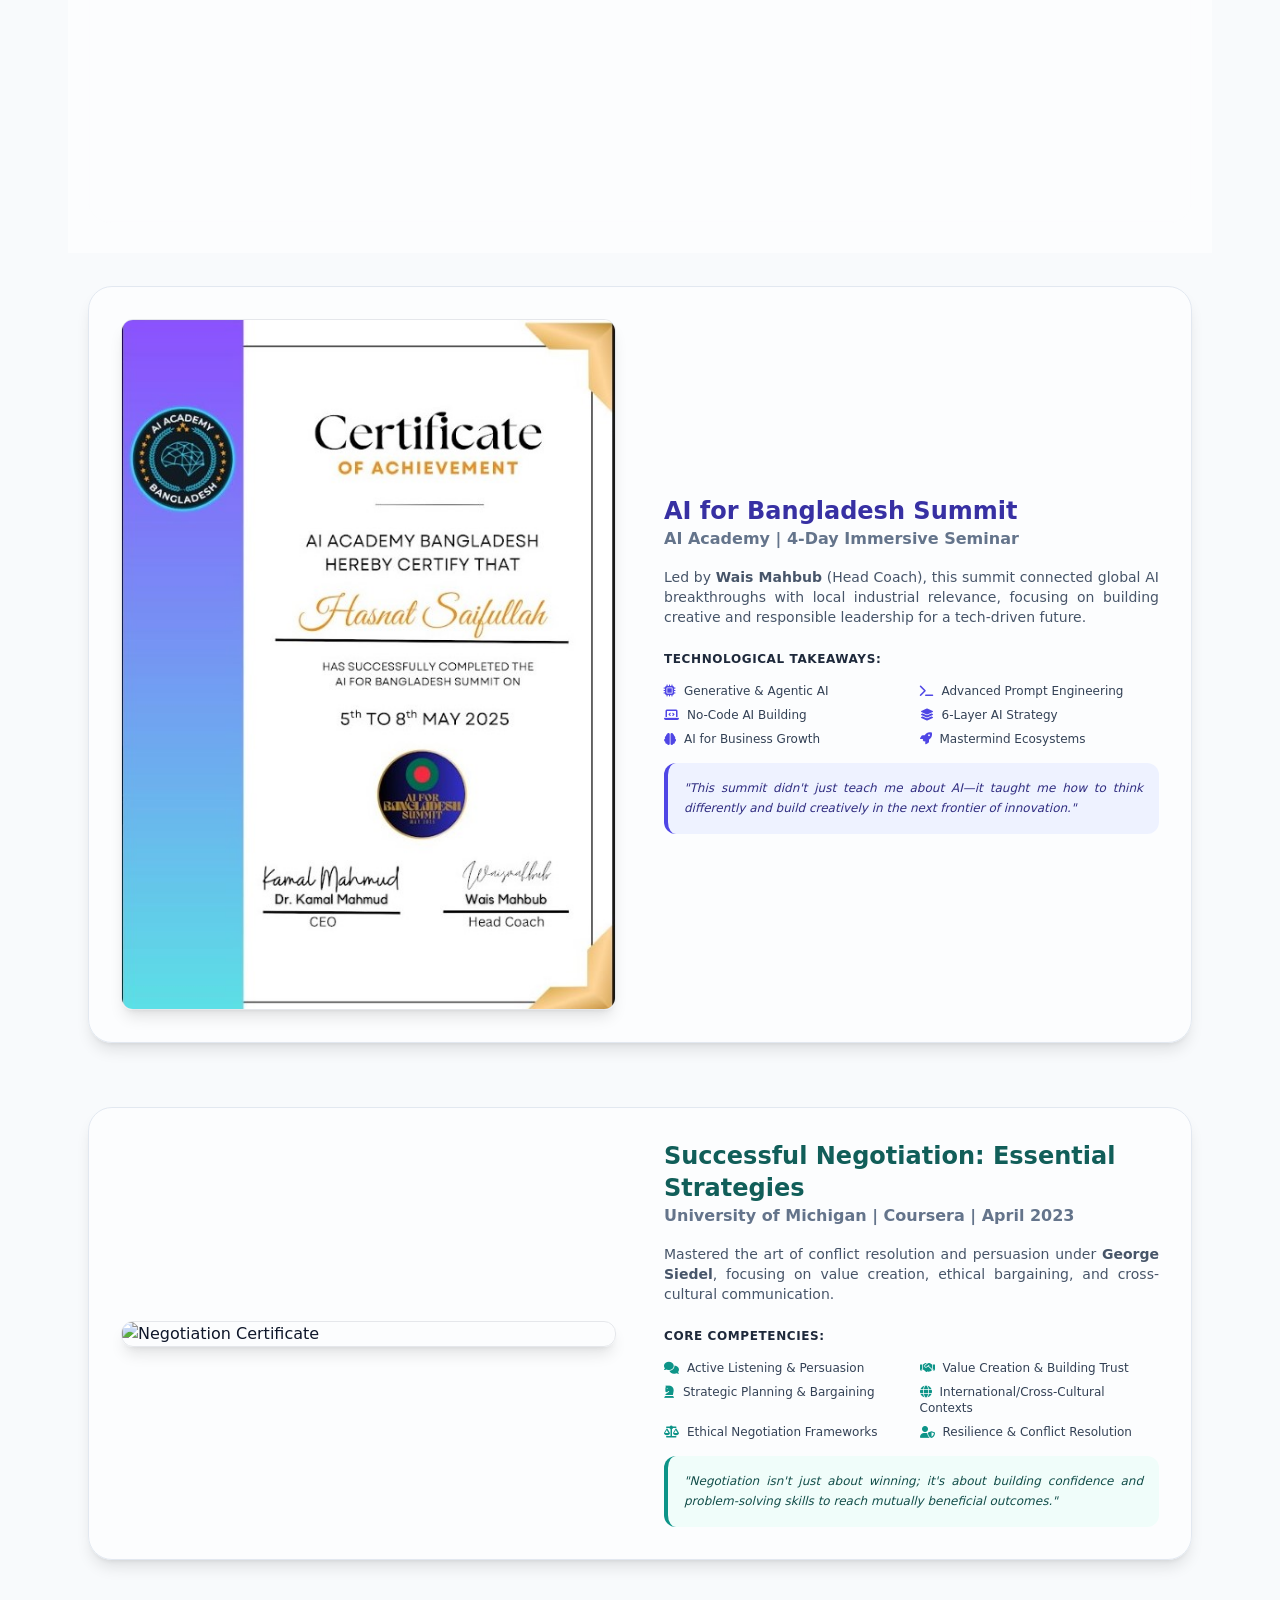
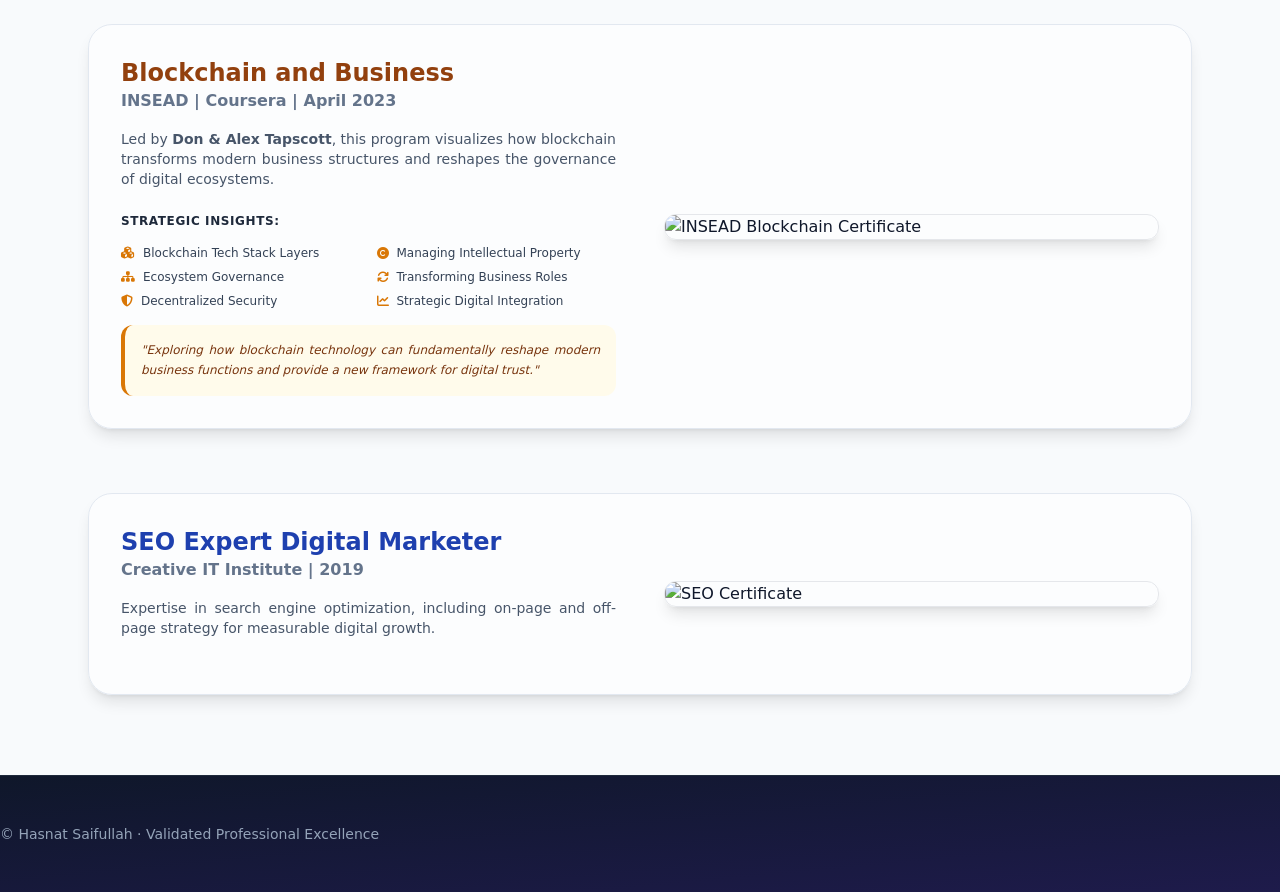
==== commit e890e6ac: "optimized production grade css tailwind and seo optimized" ====
--- a/achievements.html
+++ b/achievements.html
@@ -3,20 +3,64 @@
 <head>
   <meta charset="UTF-8" />
   <meta name="viewport" content="width=device-width, initial-scale=1.0" />
+  <meta name="description" content="Achievements and certifications: Governance, Risk &amp; Compliance, Excel Power Tools, Power BI Masterclass, Internal Control &amp; Compliance, JAIBB, BIBM, regulatory reporting, AI, negotiation &amp; blockchain." />
+  <link rel="canonical" href="https://hasnat-saifullah.example/achievements.html" />
+  <meta name="robots" content="index, follow, max-image-preview:large" />
   <meta property="og:title" content="Achievements | Hasnat Saifullah" />
   <meta property="og:description" content="Certifications in Banking, Compliance, Power BI, and Digital Growth." />
+  <meta property="og:url" content="https://hasnat-saifullah.example/achievements.html" />
+  <meta property="og:image" content="https://hasnat-saifullah.example/assets/images/profile.jpg" />
   <meta property="og:type" content="website" />
+  <meta name="twitter:card" content="summary_large_image" />
+  <meta name="twitter:title" content="Achievements | Hasnat Saifullah" />
+  <meta name="twitter:description" content="Certifications in Banking, Compliance, Power BI, and Digital Growth." />
+  <meta name="twitter:image" content="https://hasnat-saifullah.example/assets/images/profile.jpg">
+
+  <!-- Structured data: WebPage + certifications -->
+  <script type="application/ld+json">
+  {
+    "@context": "https://schema.org",
+    "@graph": [
+      {
+        "@type": "WebPage",
+        "name": "Achievements | Hasnat Saifullah",
+        "url": "https://hasnat-saifullah.example/achievements.html",
+        "description": "Certifications in Banking, Compliance, Power BI, and Digital Growth.",
+        "isPartOf": { "@type": "WebSite", "name": "Hasnat Saifullah", "url": "https://hasnat-saifullah.example/" },
+        "about": { "@type": "Person", "name": "Hasnat Saifullah", "url": "https://hasnat-saifullah.example/" }
+      },
+      {
+        "@type": "Person",
+        "name": "Hasnat Saifullah",
+        "url": "https://hasnat-saifullah.example/",
+        "hasCredential": [
+          { "@type": "EducationalOccupationalCredential", "name": "Governance, Risk & Compliance for Financial Institutions", "credentialCategory": "certificate", "recognizedBy": { "@type": "Organization", "name": "BLFCA" } },
+          { "@type": "EducationalOccupationalCredential", "name": "Excel Power Tools for Data Analysis", "credentialCategory": "certificate" },
+          { "@type": "EducationalOccupationalCredential", "name": "Create Charts and Dashboards Using Microsoft Excel", "credentialCategory": "certificate" },
+          { "@type": "EducationalOccupationalCredential", "name": "Power BI Masterclass & Business Analytics", "credentialCategory": "certificate" },
+          { "@type": "EducationalOccupationalCredential", "name": "Banking Professional Examination (JAIBB)", "credentialCategory": "certificate", "recognizedBy": { "@type": "Organization", "name": "Institute of Bankers, Bangladesh" } },
+          { "@type": "EducationalOccupationalCredential", "name": "Internal Control & Compliance of Finance Companies", "credentialCategory": "certificate", "recognizedBy": { "@type": "Organization", "name": "BLFCA" } },
+          { "@type": "EducationalOccupationalCredential", "name": "Project Appraisal & Credit Management", "credentialCategory": "certificate", "recognizedBy": { "@type": "Organization", "name": "BIBM" } },
+          { "@type": "EducationalOccupationalCredential", "name": "Regulatory Reporting for Finance Companies", "credentialCategory": "certificate" },
+          { "@type": "EducationalOccupationalCredential", "name": "AI for Bangladesh Summit", "credentialCategory": "certificate" },
+          { "@type": "EducationalOccupationalCredential", "name": "Successful Negotiation: Essential Strategies", "credentialCategory": "certificate" },
+          { "@type": "EducationalOccupationalCredential", "name": "Blockchain and Business", "credentialCategory": "certificate" },
+          { "@type": "EducationalOccupationalCredential", "name": "SEO Expert Digital Marketer", "credentialCategory": "certificate" }
+        ]
+      }
+    ]
+  }
+  </script>
   <title>Achievements | Hasnat Saifullah</title>
 
   <!-- DNS prefetch -->
-  <link rel="dns-prefetch" href="//cdn.tailwindcss.com">
   <link rel="dns-prefetch" href="//cdnjs.cloudflare.com">
 
   <!-- Favicon -->
   <link rel="icon" type="image/png" href="assets/images/Hasnat Saifullah Photo Favcon.jpg">
 
-  <!-- Tailwind (blocking — required) -->
-  <script src="https://cdn.tailwindcss.com"></script>
+  <!-- Tailwind (blocking — production build) -->
+  <link rel="stylesheet" href="assets/css/tailwind.css">
 
   <!-- Font Awesome — non-blocking -->
  <link rel="stylesheet"
@@ -33,7 +77,7 @@
 
 </head>
 <body class="bg-slate-50 text-slate-900 font-sans">
-<canvas id="achievements-canvas" class="fixed inset-0 w-full h-full pointer-events-none z-[-1] opacity-70"></canvas>
+<canvas id="achievements-canvas" class="fixed inset-0 w-full h-full pointer-events-none z-[-1] opacity-70" aria-hidden="true"></canvas>
 
 <!-- ===== NAVIGATION ===== -->
 <nav class="bg-white/80 backdrop-blur-md border-b border-slate-200/60 sticky top-0 z-50 shadow-sm">
@@ -68,14 +112,14 @@
   <section id="blfca-grc" class="grid md:grid-cols-2 gap-12 items-center bg-white/50 backdrop-blur-sm p-8 rounded-3xl border border-slate-200 shadow-lg hover:shadow-xl transition">
     <div class="relative overflow-hidden rounded-xl shadow-lg border md:order-last group">
       <div id="slider-grc" class="flex transition-transform duration-500 ease-in-out" style="transform:translateX(0%);">
-        <img src="assets/images/Governance_Risk_&amp;_Compliance_for_FIs.jpg" class="w-full h-auto object-cover flex-shrink-0" alt="GRC Workshop Certificate" loading="lazy" />
-        <img src="assets/images/grc workshop certificate receive.jpg" class="w-full h-auto object-cover flex-shrink-0" alt="Certificate Receipt" loading="lazy" />
-        <img src="assets/images/grc workshop group photo.jpg" class="w-full h-auto object-cover flex-shrink-0" alt="GRC Workshop Group Photo" loading="lazy" />
-      </div>
-      <button onclick="moveGrcSlider(-1)" class="absolute left-2 top-1/2 -translate-y-1/2 bg-black/30 hover:bg-black/60 text-white p-2 rounded-full opacity-0 group-hover:opacity-100 transition-opacity">
+        <img src="assets/images/Governance_Risk_&amp;_Compliance_for_FIs.jpg" class="w-full h-auto object-cover flex-shrink-0" alt="Certificate of participation — Governance, Risk &amp; Compliance workshop for finance companies (BLFCA, September 2026)" loading="lazy" />
+        <img src="assets/images/grc workshop certificate receive.jpg" class="w-full h-auto object-cover flex-shrink-0" alt="Hasnat Saifullah receiving the certificate at the BLFCA Governance, Risk &amp; Compliance workshop" loading="lazy" />
+        <img src="assets/images/grc workshop group photo.jpg" class="w-full h-auto object-cover flex-shrink-0" alt="Group photo of attendees and presenters at the BLFCA Governance, Risk &amp; Compliance workshop" loading="lazy" />
+      </div>
+      <button onclick="moveGrcSlider(-1)" aria-label="Previous GRC workshop image" class="absolute left-2 top-1/2 -translate-y-1/2 bg-black/30 hover:bg-black/60 text-white p-2 rounded-full opacity-0 group-hover:opacity-100 transition-opacity">
         <i class="fas fa-chevron-left"></i>
       </button>
-      <button onclick="moveGrcSlider(1)" class="absolute right-2 top-1/2 -translate-y-1/2 bg-black/30 hover:bg-black/60 text-white p-2 rounded-full opacity-0 group-hover:opacity-100 transition-opacity">
+      <button onclick="moveGrcSlider(1)" aria-label="Next GRC workshop image" class="absolute right-2 top-1/2 -translate-y-1/2 bg-black/30 hover:bg-black/60 text-white p-2 rounded-full opacity-0 group-hover:opacity-100 transition-opacity">
         <i class="fas fa-chevron-right"></i>
       </button>
       <div id="dots-grc" class="absolute bottom-4 left-1/2 -translate-x-1/2 z-40 flex items-center gap-2"></div>
@@ -170,10 +214,10 @@
         <img src="assets/images/Ostad Power BI.jpg" class="w-full h-auto object-cover flex-shrink-0" alt="Ostad Power BI Certificate" loading="lazy" />
         <img src="assets/images/Unbolt Academy Power BI.jpg" class="w-full h-auto object-cover flex-shrink-0" alt="Unbolt Academy Certificate" loading="lazy" />
       </div>
-      <button onclick="moveOstadUnboltSlider(-1)" class="absolute left-2 top-1/2 -translate-y-1/2 bg-black/30 hover:bg-black/60 text-white p-2 rounded-full opacity-0 group-hover:opacity-100 transition-opacity">
+      <button onclick="moveOstadUnboltSlider(-1)" aria-label="Previous Power BI certificate image" class="absolute left-2 top-1/2 -translate-y-1/2 bg-black/30 hover:bg-black/60 text-white p-2 rounded-full opacity-0 group-hover:opacity-100 transition-opacity">
         <i class="fas fa-chevron-left"></i>
       </button>
-      <button onclick="moveOstadUnboltSlider(1)" class="absolute right-2 top-1/2 -translate-y-1/2 bg-black/30 hover:bg-black/60 text-white p-2 rounded-full opacity-0 group-hover:opacity-100 transition-opacity">
+      <button onclick="moveOstadUnboltSlider(1)" aria-label="Next Power BI certificate image" class="absolute right-2 top-1/2 -translate-y-1/2 bg-black/30 hover:bg-black/60 text-white p-2 rounded-full opacity-0 group-hover:opacity-100 transition-opacity">
         <i class="fas fa-chevron-right"></i>
       </button>
       <div id="dots-ostad-unbolt" class="absolute bottom-4 left-1/2 -translate-x-1/2 z-40 flex items-center gap-2"></div>
@@ -224,12 +268,12 @@
       <div id="slider-blfca" class="flex transition-transform duration-500 ease-in-out" style="transform:translateX(0%);">
         <img src="assets/images/internalcontrolandcomplianceoffinancecompaniesblfcacertificatejpg.jpg" class="w-full h-auto object-cover flex-shrink-0" alt="BLFCA ICC Certificate" loading="lazy" />
         <img src="assets/images/Internal Control and Compliance of Finance Companies groupphoto blfca.jpg" class="w-full h-auto object-cover flex-shrink-0" alt="BLFCA Group Photo" loading="lazy" />
-        <img src="assets/images/Internal Control and Compliance of Finance Companies certificate receive blfca.jpg" class="w-full h-auto object-cover flex-shrink-0" alt="Certificate Receipt" loading="lazy" />
-      </div>
-      <button onclick="moveBlfcaSlider(-1)" class="absolute left-2 top-1/2 -translate-y-1/2 bg-black/30 hover:bg-black/60 text-white p-2 rounded-full opacity-0 group-hover:opacity-100 transition-opacity">
+        <img src="assets/images/Internal Control and Compliance of Finance Companies certificate receive blfca.jpg" class="w-full h-auto object-cover flex-shrink-0" alt="Hasnat Saifullah receiving the certificate at the BLFCA Internal Control &amp; Compliance training" loading="lazy" />
+      </div>
+      <button onclick="moveBlfcaSlider(-1)" aria-label="Previous BLFCA certificate image" class="absolute left-2 top-1/2 -translate-y-1/2 bg-black/30 hover:bg-black/60 text-white p-2 rounded-full opacity-0 group-hover:opacity-100 transition-opacity">
         <i class="fas fa-chevron-left"></i>
       </button>
-      <button onclick="moveBlfcaSlider(1)" class="absolute right-2 top-1/2 -translate-y-1/2 bg-black/30 hover:bg-black/60 text-white p-2 rounded-full opacity-0 group-hover:opacity-100 transition-opacity">
+      <button onclick="moveBlfcaSlider(1)" aria-label="Next BLFCA certificate image" class="absolute right-2 top-1/2 -translate-y-1/2 bg-black/30 hover:bg-black/60 text-white p-2 rounded-full opacity-0 group-hover:opacity-100 transition-opacity">
         <i class="fas fa-chevron-right"></i>
       </button>
       <div id="dots-blfca" class="absolute bottom-4 left-1/2 -translate-x-1/2 z-40 flex items-center gap-2"></div>
@@ -270,10 +314,10 @@
         <img src="assets/images/bibm certificate receive.jpg" class="w-full h-auto object-cover flex-shrink-0" alt="BIBM Certificate receive" loading="lazy" />
         <img src="assets/images/bibm man of match.jpg" class="w-full h-auto object-cover flex-shrink-0" alt="BIBM man of match" loading="lazy" />
       </div>
-      <button onclick="moveBibmSlider(-1)" class="absolute left-2 top-1/2 -translate-y-1/2 bg-black/30 hover:bg-black/60 text-white p-2 rounded-full opacity-0 group-hover:opacity-100 transition-opacity">
+      <button onclick="moveBibmSlider(-1)" aria-label="Previous BIBM image" class="absolute left-2 top-1/2 -translate-y-1/2 bg-black/30 hover:bg-black/60 text-white p-2 rounded-full opacity-0 group-hover:opacity-100 transition-opacity">
         <i class="fas fa-chevron-left"></i>
       </button>
-      <button onclick="moveBibmSlider(1)" class="absolute right-2 top-1/2 -translate-y-1/2 bg-black/30 hover:bg-black/60 text-white p-2 rounded-full opacity-0 group-hover:opacity-100 transition-opacity">
+      <button onclick="moveBibmSlider(1)" aria-label="Next BIBM image" class="absolute right-2 top-1/2 -translate-y-1/2 bg-black/30 hover:bg-black/60 text-white p-2 rounded-full opacity-0 group-hover:opacity-100 transition-opacity">
         <i class="fas fa-chevron-right"></i>
       </button>
       <div id="dots-bibm" class="absolute bottom-4 left-1/2 -translate-x-1/2 z-40 flex items-center gap-2"></div>
@@ -306,10 +350,10 @@
         <img src="assets/images/regulatory reporting certificate of BLFCA.jpg" class="w-full h-auto object-cover flex-shrink-0" alt="Regulatory Certificate" loading="lazy" />
         <img src="assets/images/regulatory reporting BLFCA.jpg" class="w-full h-auto object-cover flex-shrink-0" alt="Regulatory Training Session" loading="lazy" />
       </div>
-      <button onclick="moveRegSlider(-1)" class="absolute left-2 top-1/2 -translate-y-1/2 bg-black/30 hover:bg-black/60 text-white p-2 rounded-full opacity-0 group-hover:opacity-100 transition-opacity">
+      <button onclick="moveRegSlider(-1)" aria-label="Previous regulatory reporting image" class="absolute left-2 top-1/2 -translate-y-1/2 bg-black/30 hover:bg-black/60 text-white p-2 rounded-full opacity-0 group-hover:opacity-100 transition-opacity">
         <i class="fas fa-chevron-left"></i>
       </button>
-      <button onclick="moveRegSlider(1)" class="absolute right-2 top-1/2 -translate-y-1/2 bg-black/30 hover:bg-black/60 text-white p-2 rounded-full opacity-0 group-hover:opacity-100 transition-opacity">
+      <button onclick="moveRegSlider(1)" aria-label="Next regulatory reporting image" class="absolute right-2 top-1/2 -translate-y-1/2 bg-black/30 hover:bg-black/60 text-white p-2 rounded-full opacity-0 group-hover:opacity-100 transition-opacity">
         <i class="fas fa-chevron-right"></i>
       </button>
       <div id="dots-regulatory" class="absolute bottom-4 left-1/2 -translate-x-1/2 z-40 flex items-center gap-2"></div>
@@ -433,7 +477,7 @@
   <p class="text-sm">© Hasnat Saifullah · Validated Professional Excellence</p>
 </footer>
 
-<button id="backToTop" class="fixed bottom-8 right-8 bg-blue-600 text-white w-12 h-12 rounded-full shadow-2xl hidden items-center justify-center hover:bg-blue-500 hover:scale-110 transition-all z-[60]">
+<button id="backToTop" aria-label="Back to top" class="fixed bottom-8 right-8 bg-blue-600 text-white w-12 h-12 rounded-full shadow-2xl hidden items-center justify-center hover:bg-blue-500 hover:scale-110 transition-all z-[60]">
   <i class="fas fa-arrow-up"></i>
 </button>
 
--- a/assets/css/global.css
+++ b/assets/css/global.css
@@ -5,6 +5,24 @@
 p, li { text-align: justify; }
 #contact p, #contact li { text-align: center; }
 body > section:first-of-type p, body > section:first-of-type li { text-align: center; }
+
+/* ── Accessibility: visible keyboard focus ─────────────────────────────────── */
+/* Kept in CSS (not utility classes) so every interactive element is covered. */
+:focus-visible {
+  outline: 2px solid #2563eb;
+  outline-offset: 3px;
+  border-radius: 4px;
+}
+
+/* ── Accessibility: honour reduced-motion preference ───────────────────────── */
+@media (prefers-reduced-motion: reduce) {
+  html { scroll-behavior: auto; }
+  *, *::before, *::after {
+    animation-duration: 0.01ms !important;
+    animation-iteration-count: 1 !important;
+    transition-duration: 0.01ms !important;
+  }
+}
 
 /* Shared "shiny" hover underline — used by page headers */
 .shiny-underline {
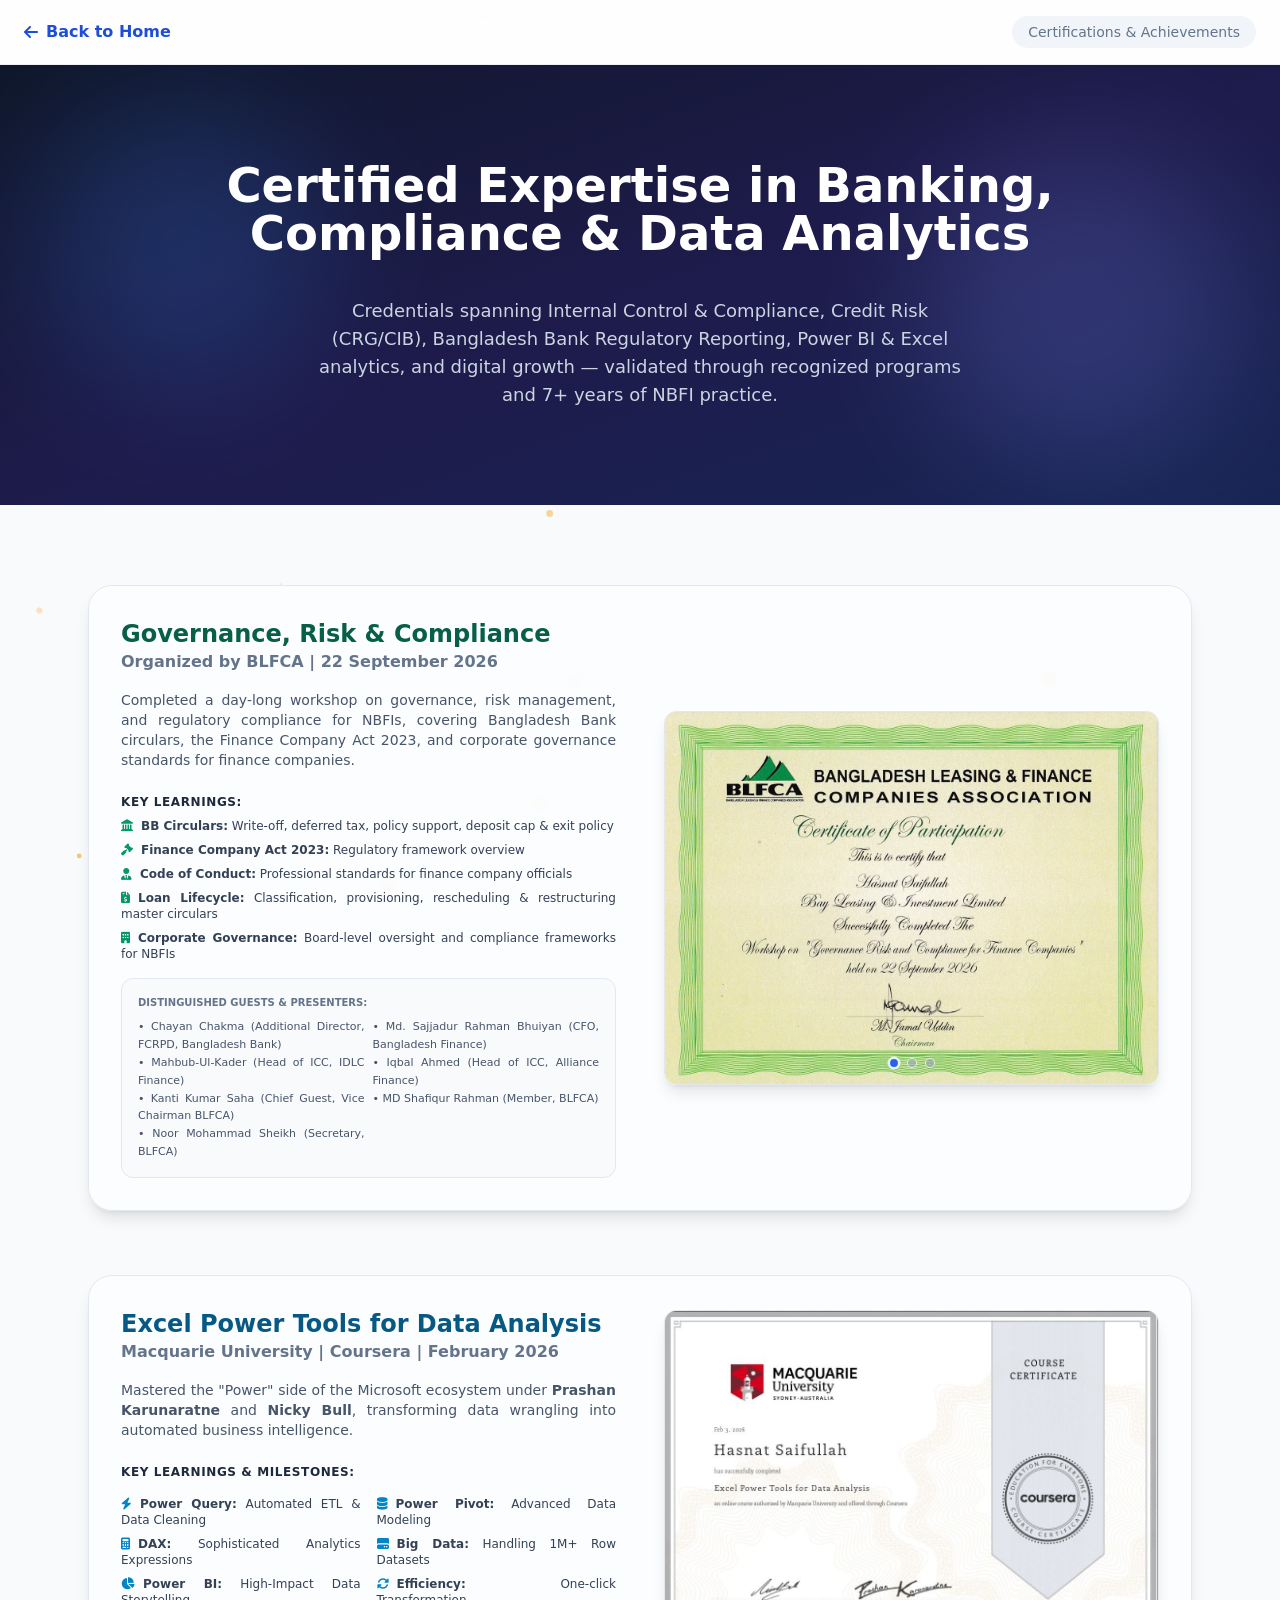
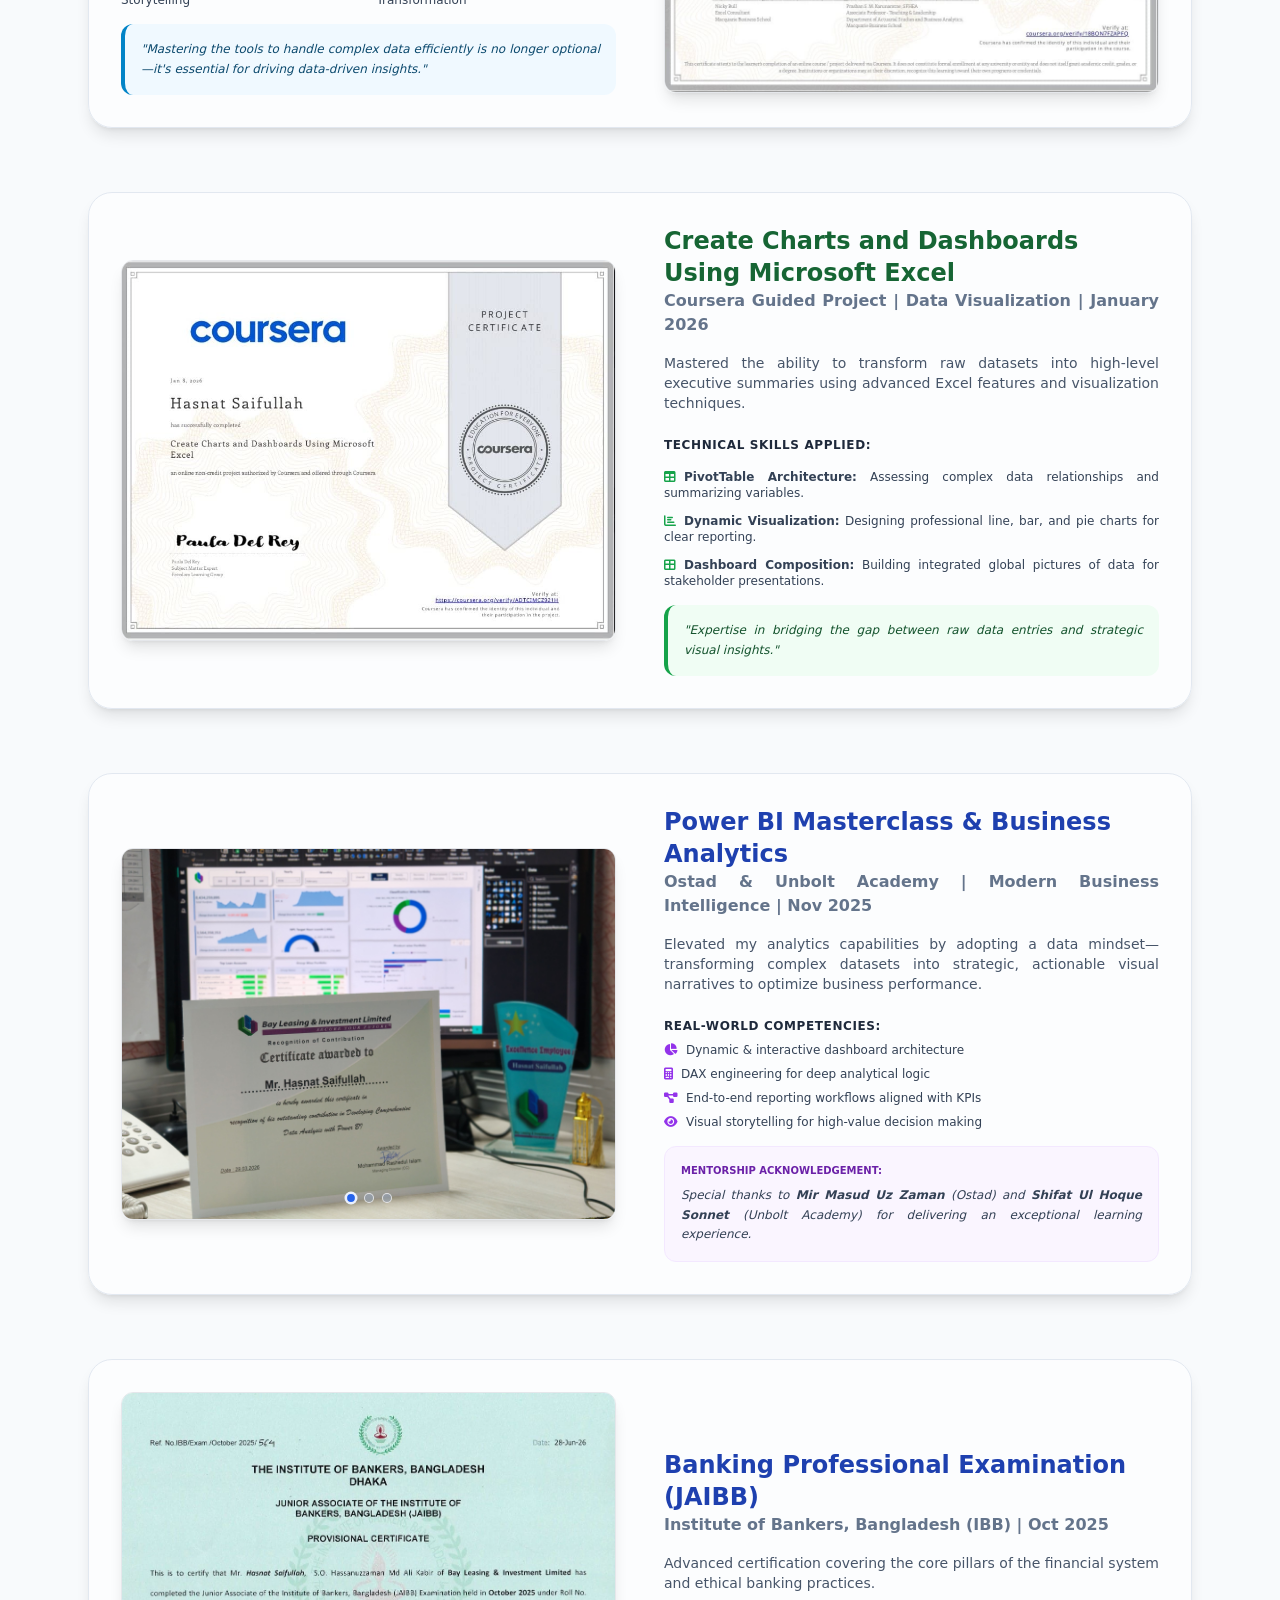
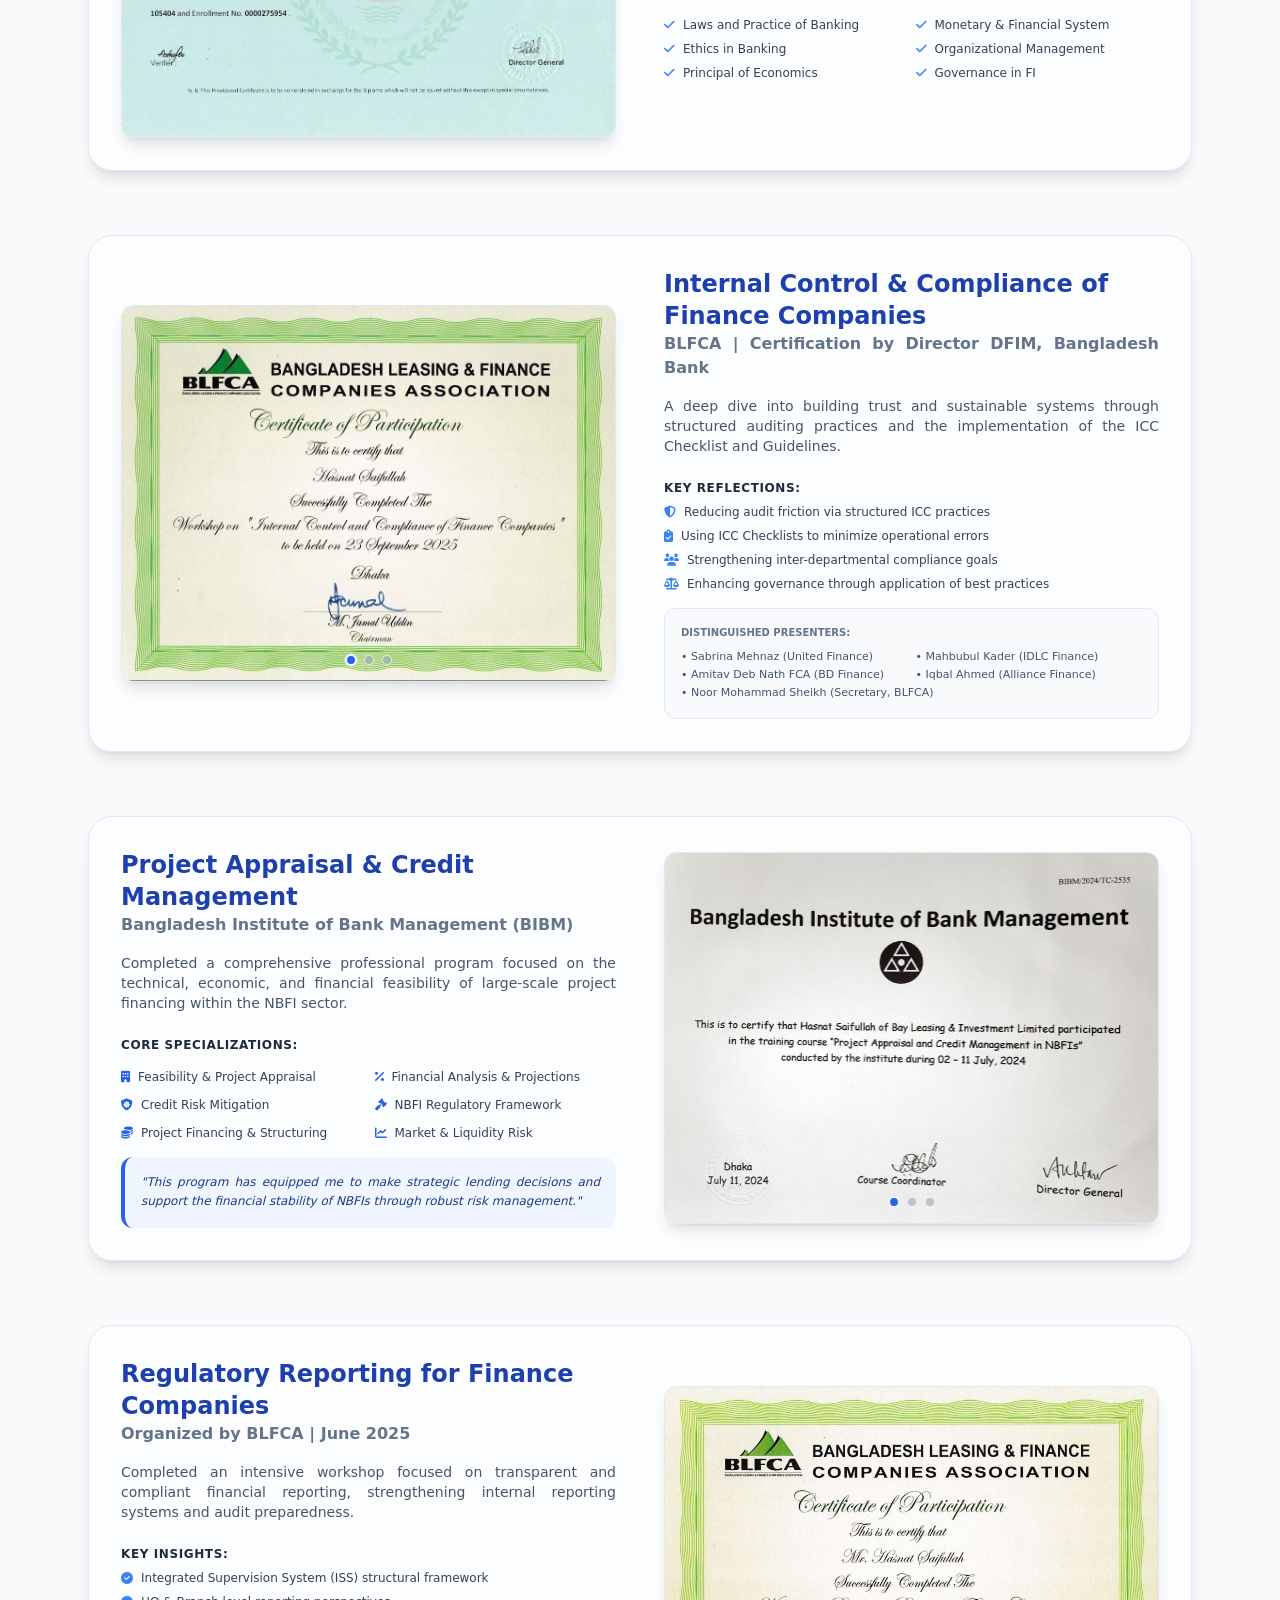
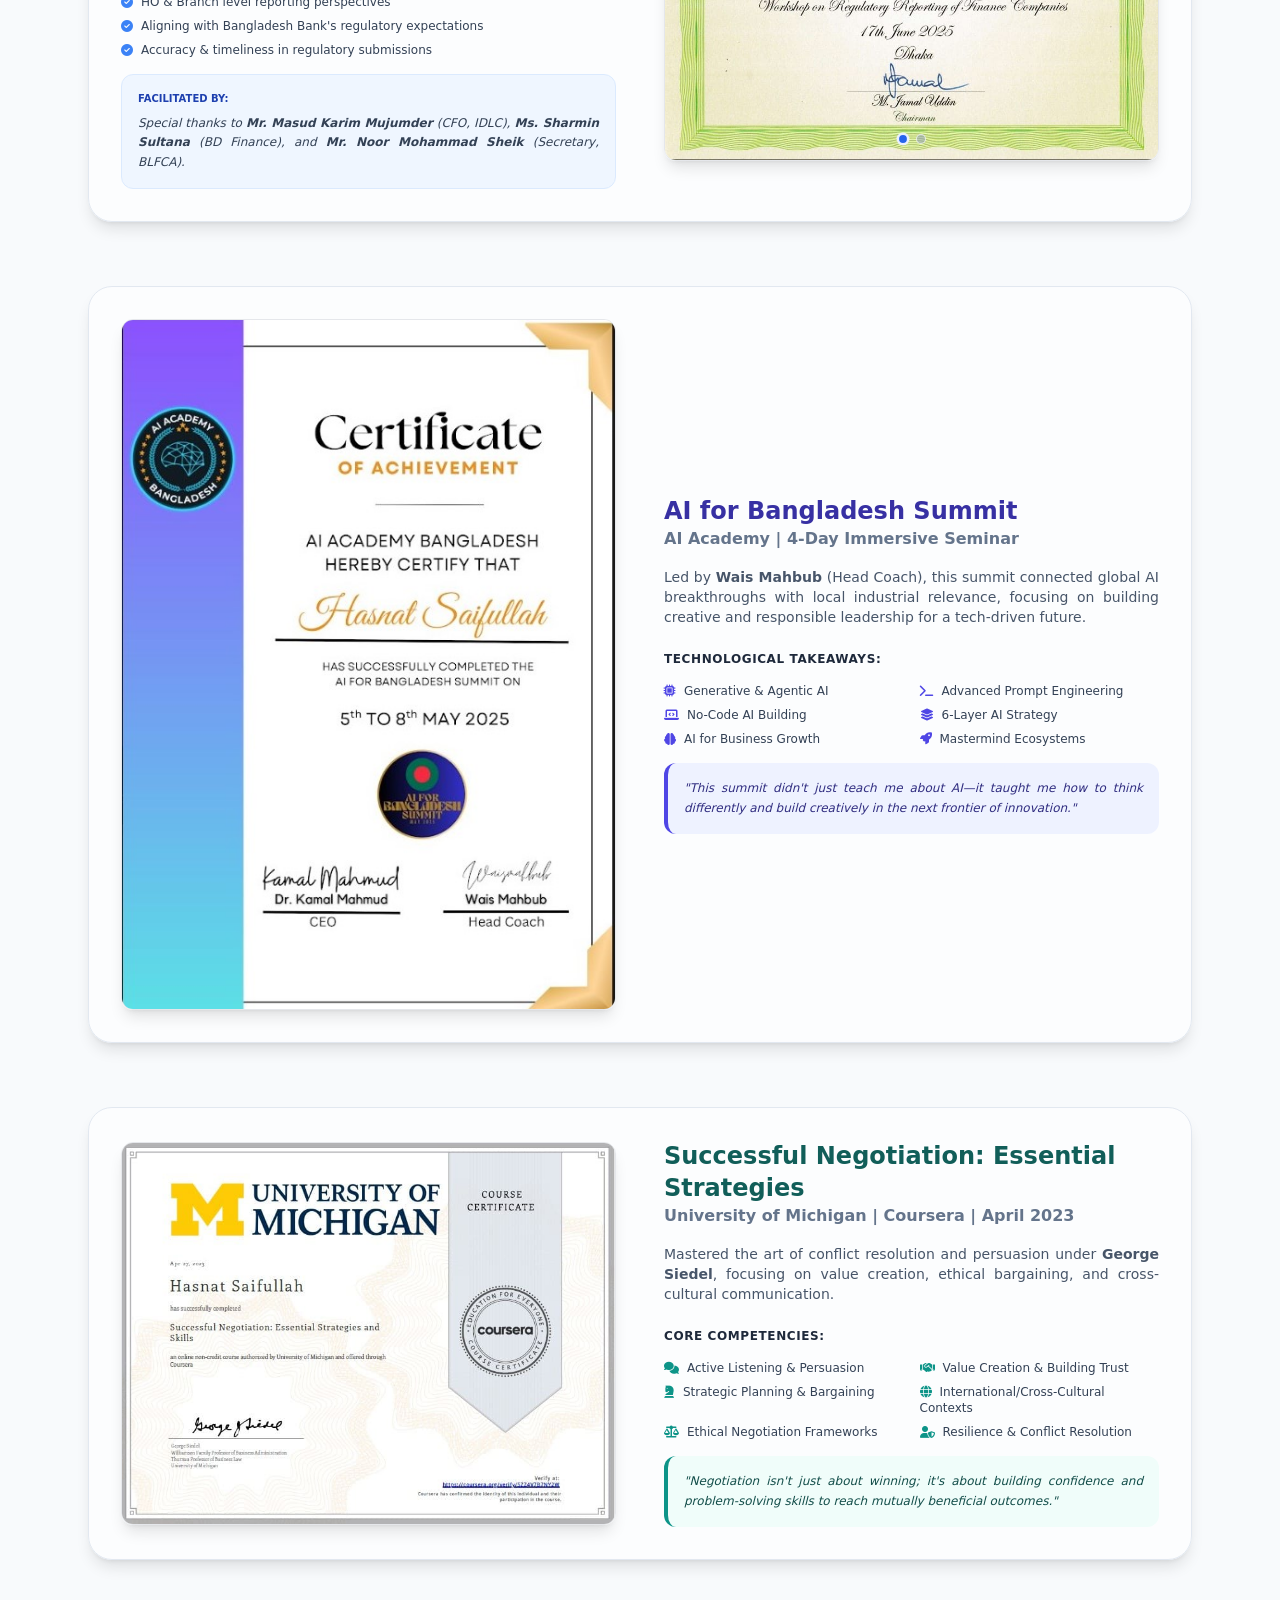
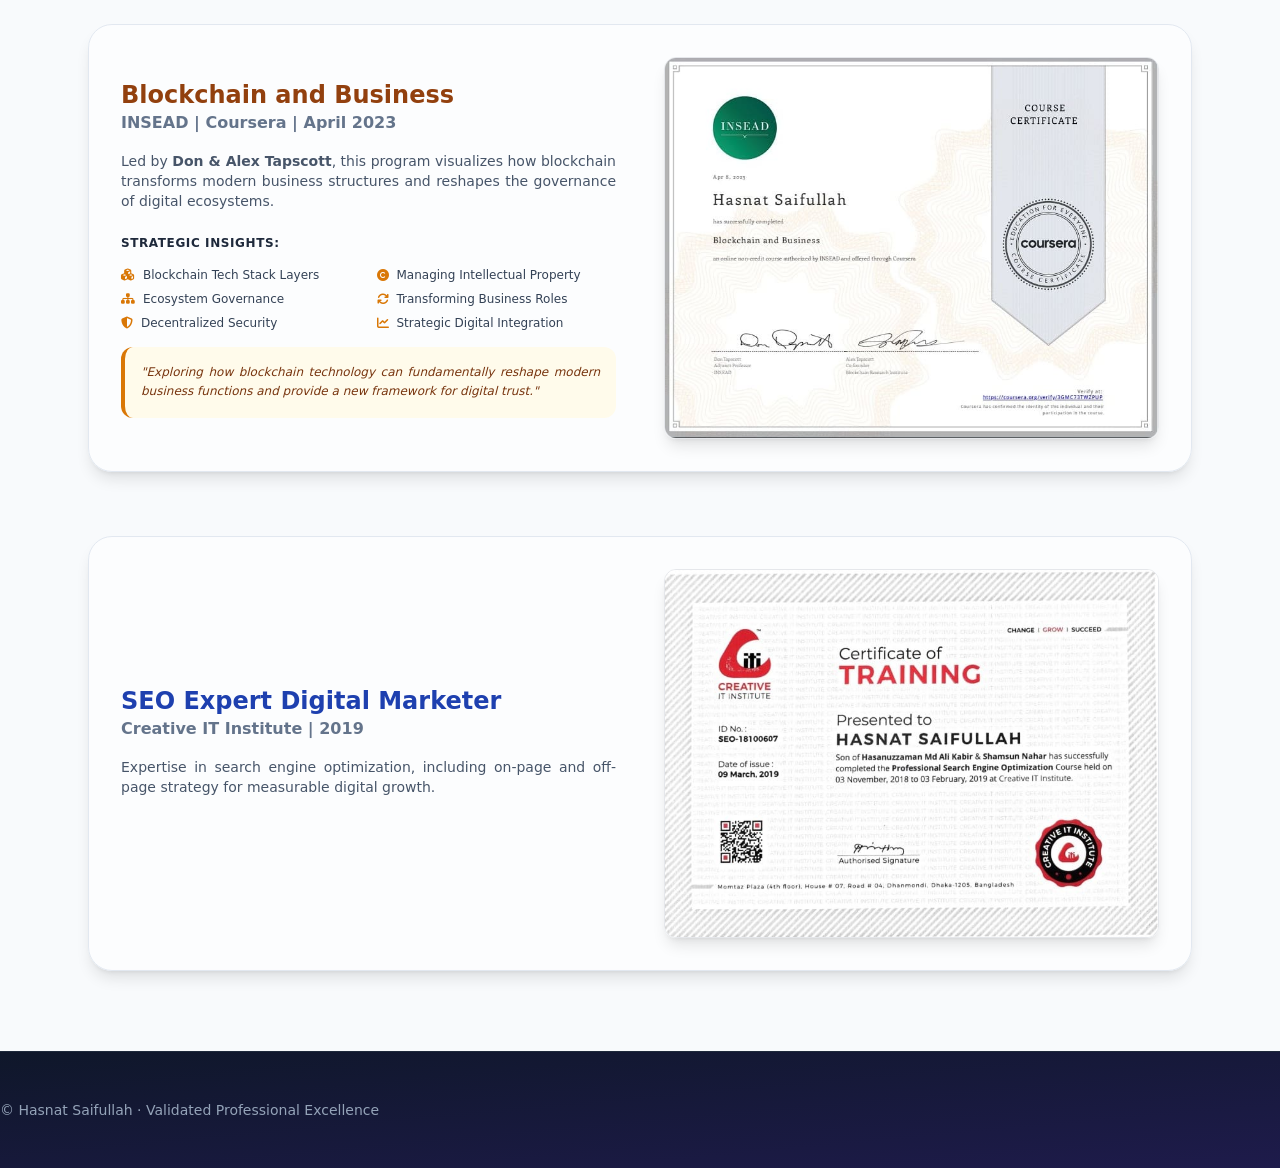
==== commit b4f51b04: "audited by grokai" ====
--- a/achievements.html
+++ b/achievements.html
@@ -4,17 +4,17 @@
   <meta charset="UTF-8" />
   <meta name="viewport" content="width=device-width, initial-scale=1.0" />
   <meta name="description" content="Achievements and certifications: Governance, Risk &amp; Compliance, Excel Power Tools, Power BI Masterclass, Internal Control &amp; Compliance, JAIBB, BIBM, regulatory reporting, AI, negotiation &amp; blockchain." />
-  <link rel="canonical" href="https://hasnat-saifullah.example/achievements.html" />
+  <link rel="canonical" href="https://hasnatsaifullah.netlify.app/achievements.html" />
   <meta name="robots" content="index, follow, max-image-preview:large" />
   <meta property="og:title" content="Achievements | Hasnat Saifullah" />
   <meta property="og:description" content="Certifications in Banking, Compliance, Power BI, and Digital Growth." />
-  <meta property="og:url" content="https://hasnat-saifullah.example/achievements.html" />
-  <meta property="og:image" content="https://hasnat-saifullah.example/assets/images/profile.jpg" />
+  <meta property="og:url" content="https://hasnatsaifullah.netlify.app/achievements.html" />
+  <meta property="og:image" content="https://hasnatsaifullah.netlify.app/assets/images/profile.jpg" />
   <meta property="og:type" content="website" />
   <meta name="twitter:card" content="summary_large_image" />
   <meta name="twitter:title" content="Achievements | Hasnat Saifullah" />
   <meta name="twitter:description" content="Certifications in Banking, Compliance, Power BI, and Digital Growth." />
-  <meta name="twitter:image" content="https://hasnat-saifullah.example/assets/images/profile.jpg">
+  <meta name="twitter:image" content="https://hasnatsaifullah.netlify.app/assets/images/profile.jpg">
 
   <!-- Structured data: WebPage + certifications -->
   <script type="application/ld+json">
@@ -24,15 +24,15 @@
       {
         "@type": "WebPage",
         "name": "Achievements | Hasnat Saifullah",
-        "url": "https://hasnat-saifullah.example/achievements.html",
+        "url": "https://hasnatsaifullah.netlify.app/achievements.html",
         "description": "Certifications in Banking, Compliance, Power BI, and Digital Growth.",
-        "isPartOf": { "@type": "WebSite", "name": "Hasnat Saifullah", "url": "https://hasnat-saifullah.example/" },
-        "about": { "@type": "Person", "name": "Hasnat Saifullah", "url": "https://hasnat-saifullah.example/" }
+        "isPartOf": { "@type": "WebSite", "name": "Hasnat Saifullah", "url": "https://hasnatsaifullah.netlify.app/" },
+        "about": { "@type": "Person", "name": "Hasnat Saifullah", "url": "https://hasnatsaifullah.netlify.app/" }
       },
       {
         "@type": "Person",
         "name": "Hasnat Saifullah",
-        "url": "https://hasnat-saifullah.example/",
+        "url": "https://hasnatsaifullah.netlify.app/",
         "hasCredential": [
           { "@type": "EducationalOccupationalCredential", "name": "Governance, Risk & Compliance for Financial Institutions", "credentialCategory": "certificate", "recognizedBy": { "@type": "Organization", "name": "BLFCA" } },
           { "@type": "EducationalOccupationalCredential", "name": "Excel Power Tools for Data Analysis", "credentialCategory": "certificate" },
@@ -57,7 +57,7 @@
   <link rel="dns-prefetch" href="//cdnjs.cloudflare.com">
 
   <!-- Favicon -->
-  <link rel="icon" type="image/png" href="assets/images/Hasnat Saifullah Photo Favcon.jpg">
+  <link rel="icon" type="image/png" href="assets/images/hasnat saifullah photo favcon.jpg">
 
   <!-- Tailwind (blocking — production build) -->
   <link rel="stylesheet" href="assets/css/tailwind.css">
@@ -177,7 +177,7 @@
       </div>
     </div>
     <div class="rounded-xl shadow-lg border overflow-hidden">
-      <img src="assets/images/Excel Power Tools Macquarie University.jpg" class="w-full h-auto object-cover" alt="Excel Power Tools Certificate" loading="lazy" />
+      <img src="assets/images/excel power tools macquarie university.jpg" class="w-full h-auto object-cover" alt="Excel Power Tools Certificate" loading="lazy" />
     </div>
   </section>
 
@@ -185,7 +185,7 @@
   <section id="excel-charts" class="grid md:grid-cols-2 gap-12 items-center bg-white/50 backdrop-blur-sm p-8 rounded-3xl border border-slate-200 shadow-lg hover:shadow-xl transition">
     <div class="relative overflow-hidden rounded-xl shadow-lg border group">
       <div id="slider-excel" class="flex transition-transform duration-500 ease-in-out" style="transform:translateX(0%);">
-        <img src="assets/images/Create Charts and Dashboards Using Microsoft Excel.jpg" class="w-full h-auto object-cover flex-shrink-0" alt="Excel Dashboard Certificate" loading="lazy" />
+        <img src="assets/images/create charts and dashboards using microsoft excel.jpg" class="w-full h-auto object-cover flex-shrink-0" alt="Excel Dashboard Certificate" loading="lazy" />
       </div>
     </div>
     <div>
@@ -211,8 +211,8 @@
     <div class="relative overflow-hidden rounded-xl shadow-lg border group">
       <div id="slider-ostad-unbolt" class="flex transition-transform duration-500 ease-in-out" style="transform:translateX(0%);">
         <img src="assets/images/Developing Comprehensive Data Analysis with Power BI.jpg" class="w-full h-auto object-cover flex-shrink-0" alt="Developing Comprehensive Data Analysis with Power BI" loading="lazy" />
-        <img src="assets/images/Ostad Power BI.jpg" class="w-full h-auto object-cover flex-shrink-0" alt="Ostad Power BI Certificate" loading="lazy" />
-        <img src="assets/images/Unbolt Academy Power BI.jpg" class="w-full h-auto object-cover flex-shrink-0" alt="Unbolt Academy Certificate" loading="lazy" />
+        <img src="assets/images/ostad power bi.jpg" class="w-full h-auto object-cover flex-shrink-0" alt="Ostad Power BI Certificate" loading="lazy" />
+        <img src="assets/images/unbolt academy power bi.jpg" class="w-full h-auto object-cover flex-shrink-0" alt="Unbolt Academy Certificate" loading="lazy" />
       </div>
       <button onclick="moveOstadUnboltSlider(-1)" aria-label="Previous Power BI certificate image" class="absolute left-2 top-1/2 -translate-y-1/2 bg-black/30 hover:bg-black/60 text-white p-2 rounded-full opacity-0 group-hover:opacity-100 transition-opacity">
         <i class="fas fa-chevron-left"></i>
@@ -267,8 +267,8 @@
     <div class="relative overflow-hidden rounded-xl shadow-lg border group">
       <div id="slider-blfca" class="flex transition-transform duration-500 ease-in-out" style="transform:translateX(0%);">
         <img src="assets/images/internalcontrolandcomplianceoffinancecompaniesblfcacertificatejpg.jpg" class="w-full h-auto object-cover flex-shrink-0" alt="BLFCA ICC Certificate" loading="lazy" />
-        <img src="assets/images/Internal Control and Compliance of Finance Companies groupphoto blfca.jpg" class="w-full h-auto object-cover flex-shrink-0" alt="BLFCA Group Photo" loading="lazy" />
-        <img src="assets/images/Internal Control and Compliance of Finance Companies certificate receive blfca.jpg" class="w-full h-auto object-cover flex-shrink-0" alt="Hasnat Saifullah receiving the certificate at the BLFCA Internal Control &amp; Compliance training" loading="lazy" />
+        <img src="assets/images/internal control and compliance of finance companies groupphoto blfca.jpg" class="w-full h-auto object-cover flex-shrink-0" alt="BLFCA Group Photo" loading="lazy" />
+        <img src="assets/images/internal control and compliance of finance companies certificate receive blfca.jpg" class="w-full h-auto object-cover flex-shrink-0" alt="Hasnat Saifullah receiving the certificate at the BLFCA Internal Control &amp; Compliance training" loading="lazy" />
       </div>
       <button onclick="moveBlfcaSlider(-1)" aria-label="Previous BLFCA certificate image" class="absolute left-2 top-1/2 -translate-y-1/2 bg-black/30 hover:bg-black/60 text-white p-2 rounded-full opacity-0 group-hover:opacity-100 transition-opacity">
         <i class="fas fa-chevron-left"></i>
@@ -347,8 +347,8 @@
   <section id="regulatory-reporting" class="grid md:grid-cols-2 gap-12 items-center bg-white/50 backdrop-blur-sm p-8 rounded-3xl border border-slate-200 shadow-lg hover:shadow-xl transition">
     <div class="relative overflow-hidden rounded-xl shadow-lg border md:order-last group">
       <div id="slider-regulatory" class="flex transition-transform duration-500 ease-in-out" style="transform:translateX(0%);">
-        <img src="assets/images/regulatory reporting certificate of BLFCA.jpg" class="w-full h-auto object-cover flex-shrink-0" alt="Regulatory Certificate" loading="lazy" />
-        <img src="assets/images/regulatory reporting BLFCA.jpg" class="w-full h-auto object-cover flex-shrink-0" alt="Regulatory Training Session" loading="lazy" />
+        <img src="assets/images/regulatory reporting certificate of blfca.jpg" class="w-full h-auto object-cover flex-shrink-0" alt="Regulatory Certificate" loading="lazy" />
+        <img src="assets/images/regulatory reporting blfca.jpg" class="w-full h-auto object-cover flex-shrink-0" alt="Regulatory Training Session" loading="lazy" />
       </div>
       <button onclick="moveRegSlider(-1)" aria-label="Previous regulatory reporting image" class="absolute left-2 top-1/2 -translate-y-1/2 bg-black/30 hover:bg-black/60 text-white p-2 rounded-full opacity-0 group-hover:opacity-100 transition-opacity">
         <i class="fas fa-chevron-left"></i>
@@ -411,7 +411,7 @@
   <!-- Negotiation — Apr 2023 -->
   <section id="coursera-negotiation" class="grid md:grid-cols-2 gap-12 items-center bg-white/50 backdrop-blur-sm p-8 rounded-3xl border border-slate-200 shadow-lg hover:shadow-xl transition">
     <div class="relative overflow-hidden rounded-xl shadow-lg border group">
-      <img src="assets/images/University of Michigan offered by Coursera.jpg" class="w-full h-auto object-cover" alt="Negotiation Certificate" loading="lazy" />
+      <img src="assets/images/university of michigan offered by coursera.jpg" class="w-full h-auto object-cover" alt="Negotiation Certificate" loading="lazy" />
     </div>
     <div>
       <h2 class="text-2xl font-bold text-teal-800">Successful Negotiation: Essential Strategies</h2>
@@ -456,13 +456,13 @@
       </div>
     </div>
     <div class="relative overflow-hidden rounded-xl shadow-lg border group">
-      <img src="assets/images/Blockchain and business from INSEAD.jpg" class="w-full h-auto object-cover flex-shrink-0" alt="INSEAD Blockchain Certificate" loading="lazy" />
+      <img src="assets/images/blockchain and business from insead.jpg" class="w-full h-auto object-cover flex-shrink-0" alt="INSEAD Blockchain Certificate" loading="lazy" />
     </div>
   </section>
 
   <!-- SEO — 2019 -->
   <section id="seo" class="grid md:grid-cols-2 gap-12 items-center bg-white/50 backdrop-blur-sm p-8 rounded-3xl border border-slate-200 shadow-lg hover:shadow-xl transition">
-    <img src="assets/images/Digital marketer SEO CIT.jpg" class="rounded-xl shadow-lg border md:order-last" alt="SEO Certificate" loading="lazy" />
+    <img src="assets/images/digital marketer seo cit.jpg" class="rounded-xl shadow-lg border md:order-last" alt="SEO Certificate" loading="lazy" />
     <div>
       <h2 class="text-2xl font-bold text-blue-800">SEO Expert Digital Marketer</h2>
       <p class="text-slate-500 font-semibold mb-4">Creative IT Institute | 2019</p>
--- a/assets/css/global.css
+++ b/assets/css/global.css
@@ -11,7 +11,13 @@
 :focus-visible {
   outline: 2px solid #2563eb;
   outline-offset: 3px;
-  border-radius: 4px;
+}
+
+/* Lighter ring on dark surfaces (heroes, contact band, footers) for contrast */
+[class*="from-slate-900"] :focus-visible,
+[class*="to-slate-900"] :focus-visible,
+[class*="bg-slate-900"] :focus-visible {
+  outline-color: #93c5fd;
 }
 
 /* ── Accessibility: honour reduced-motion preference ───────────────────────── */
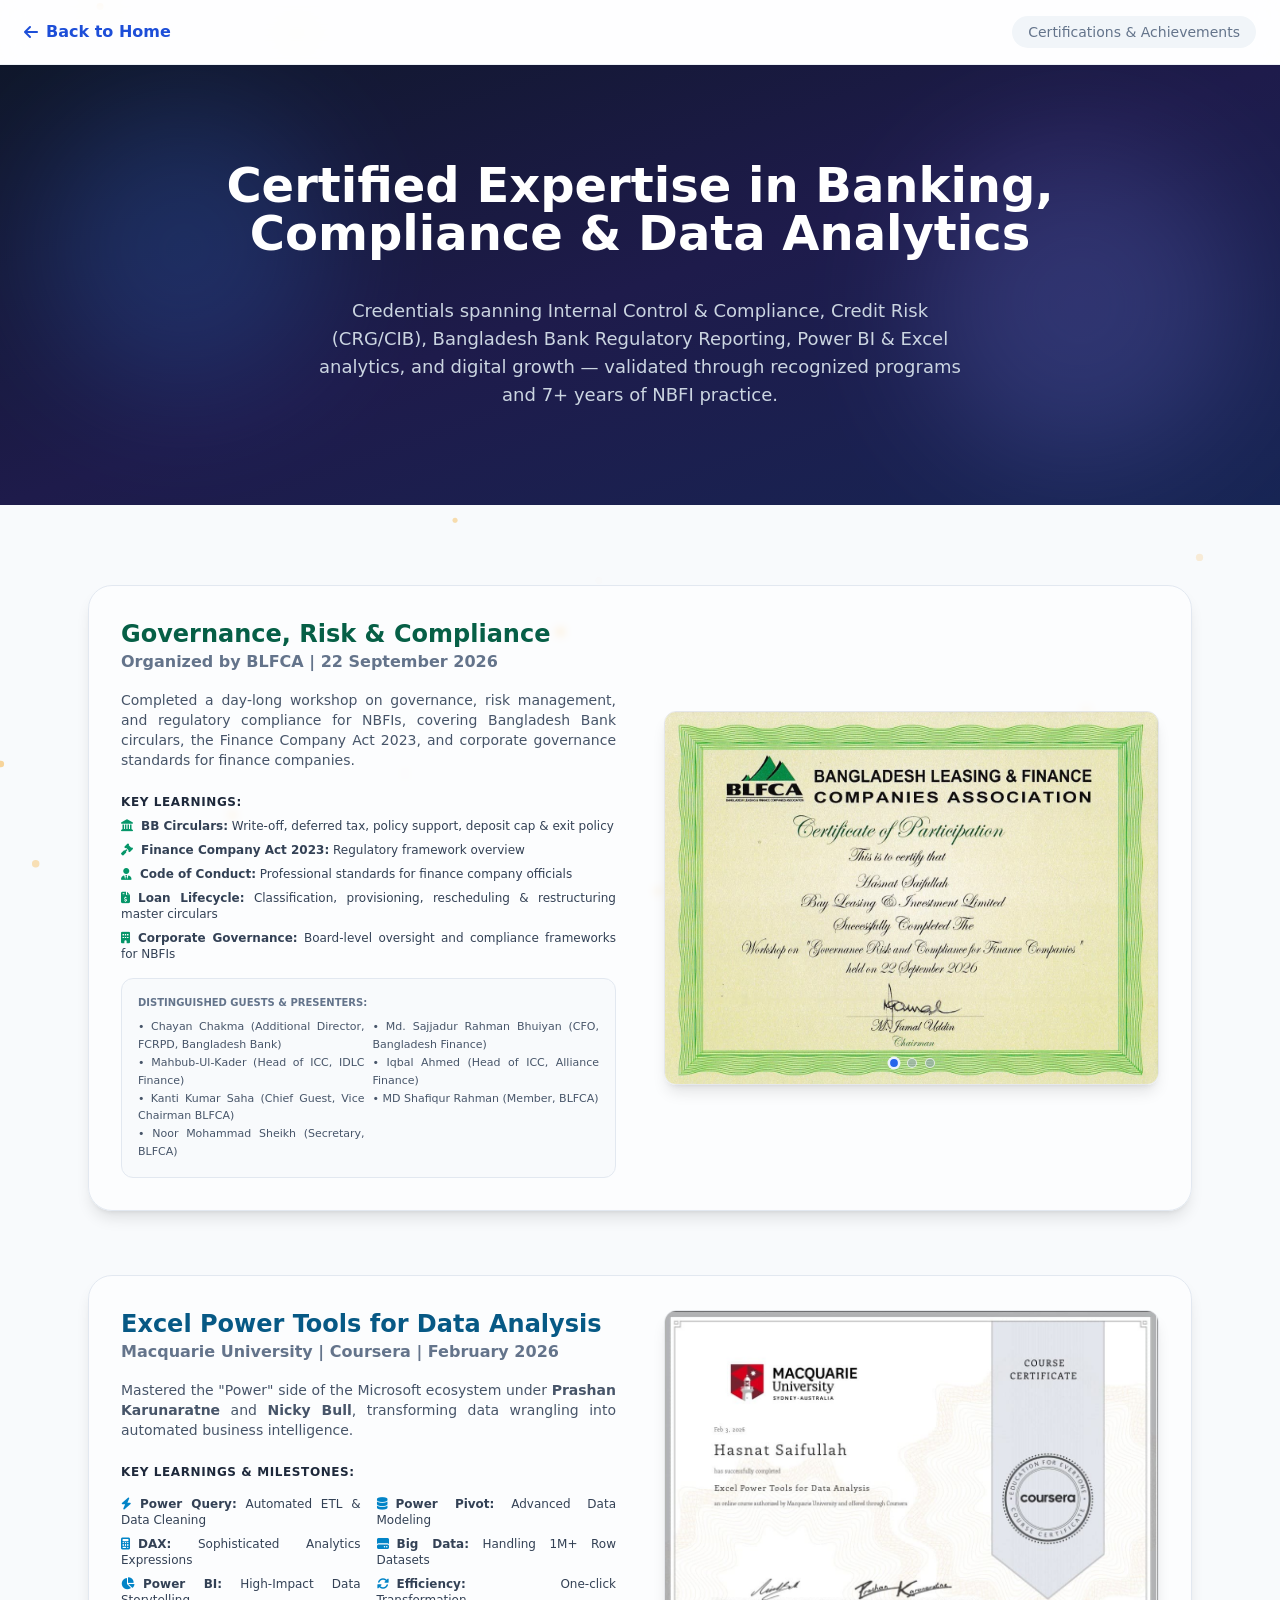
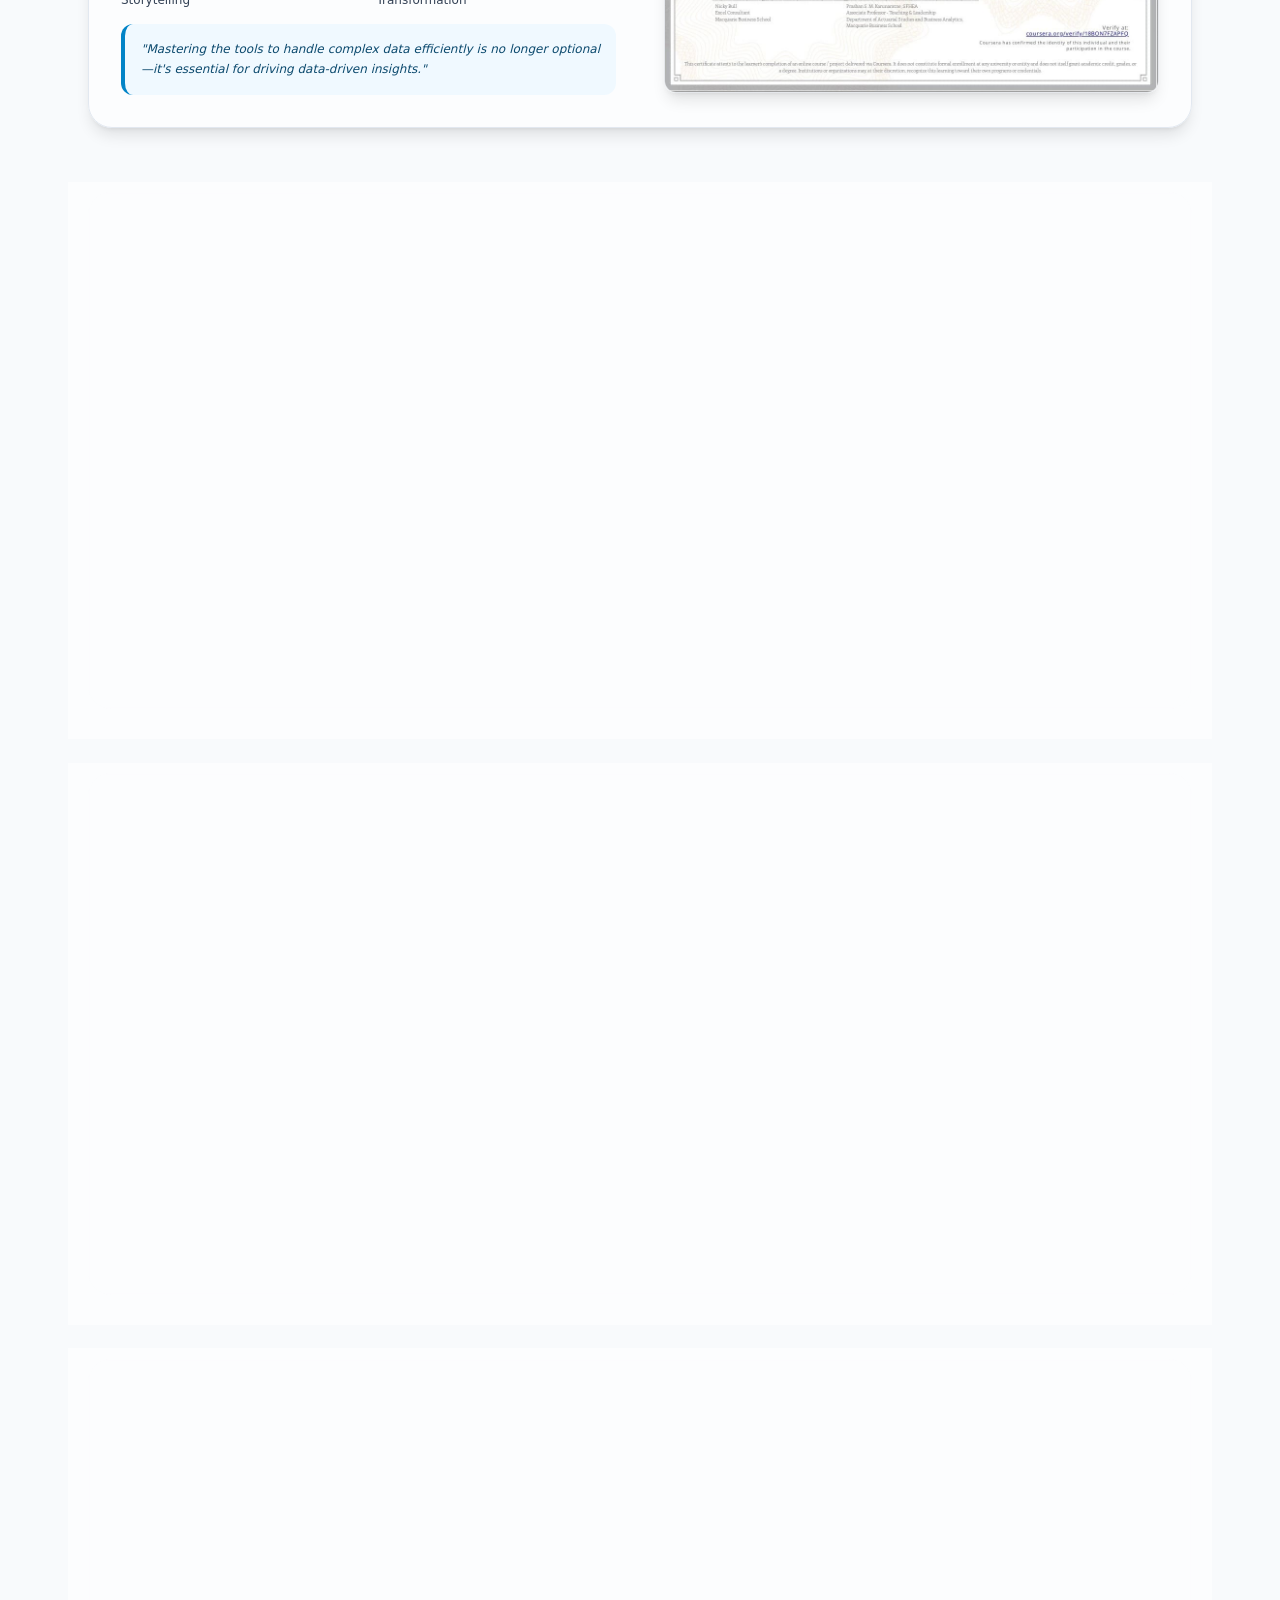
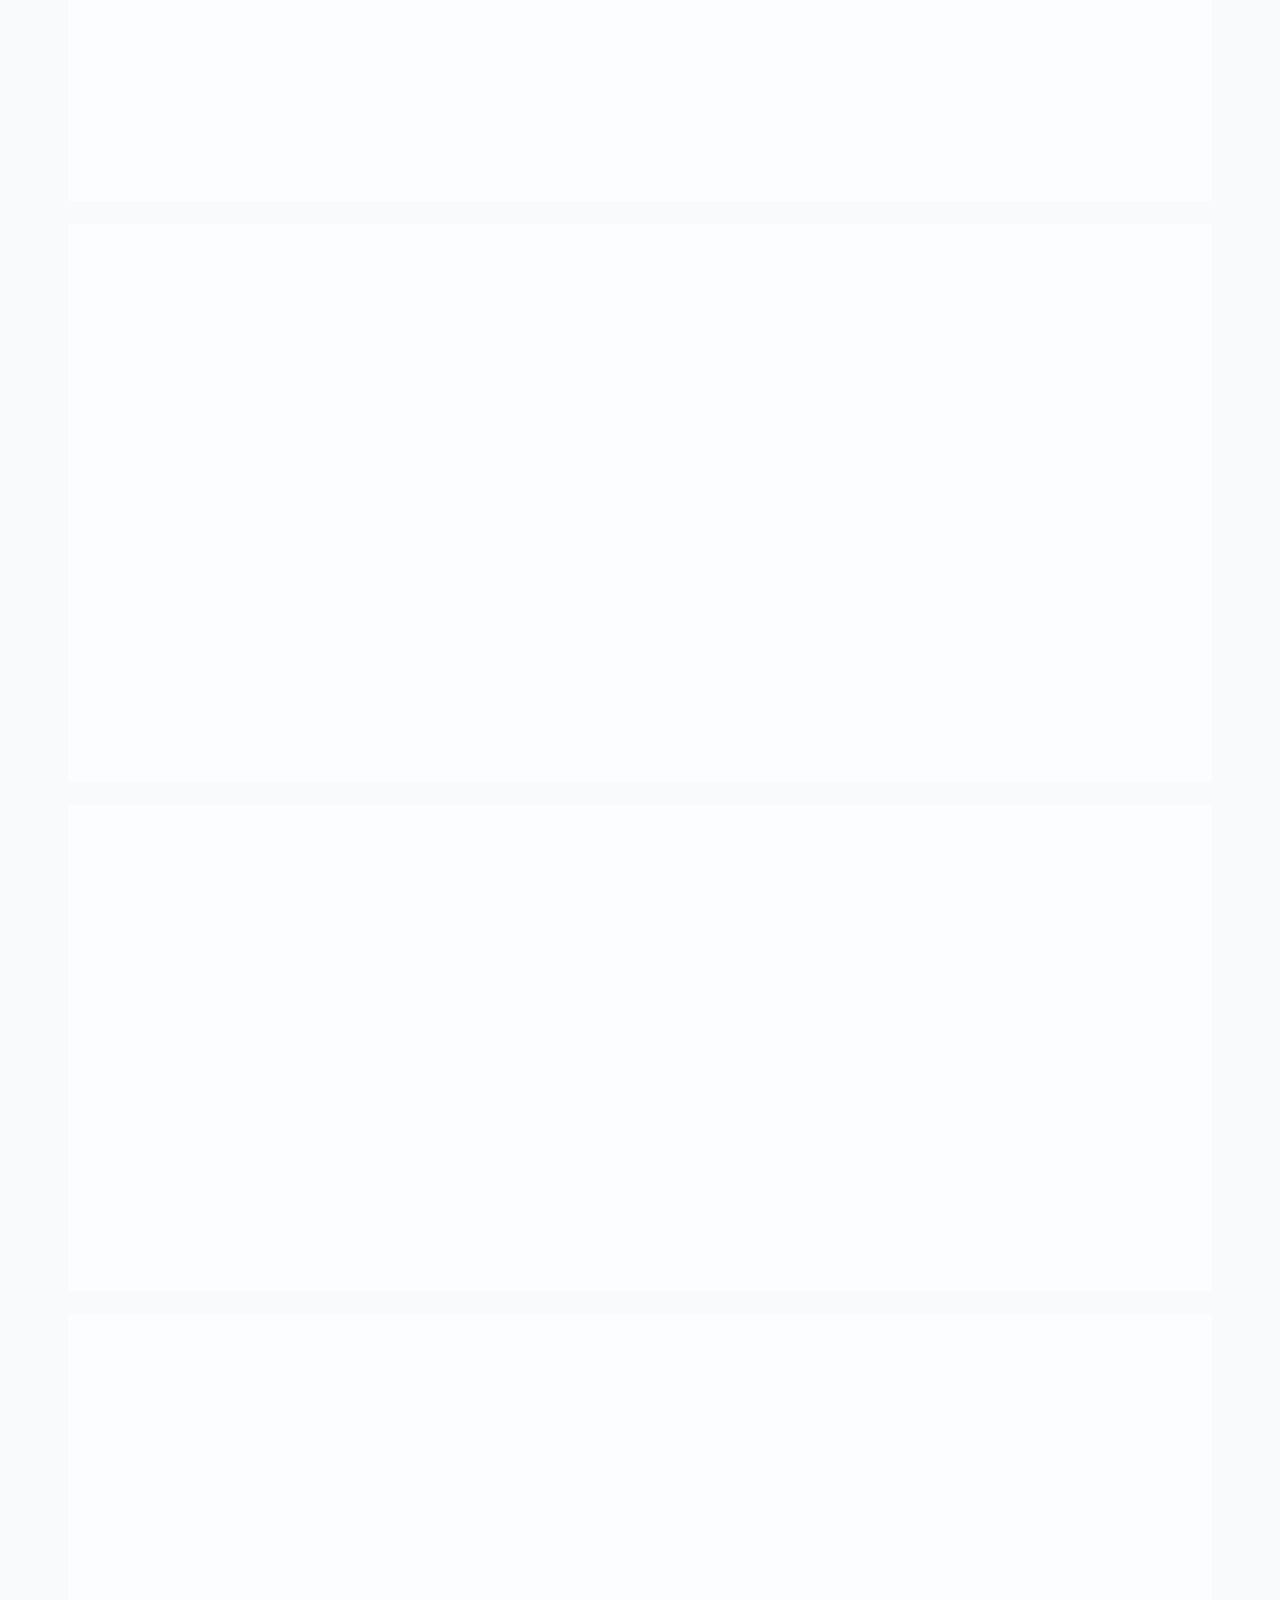
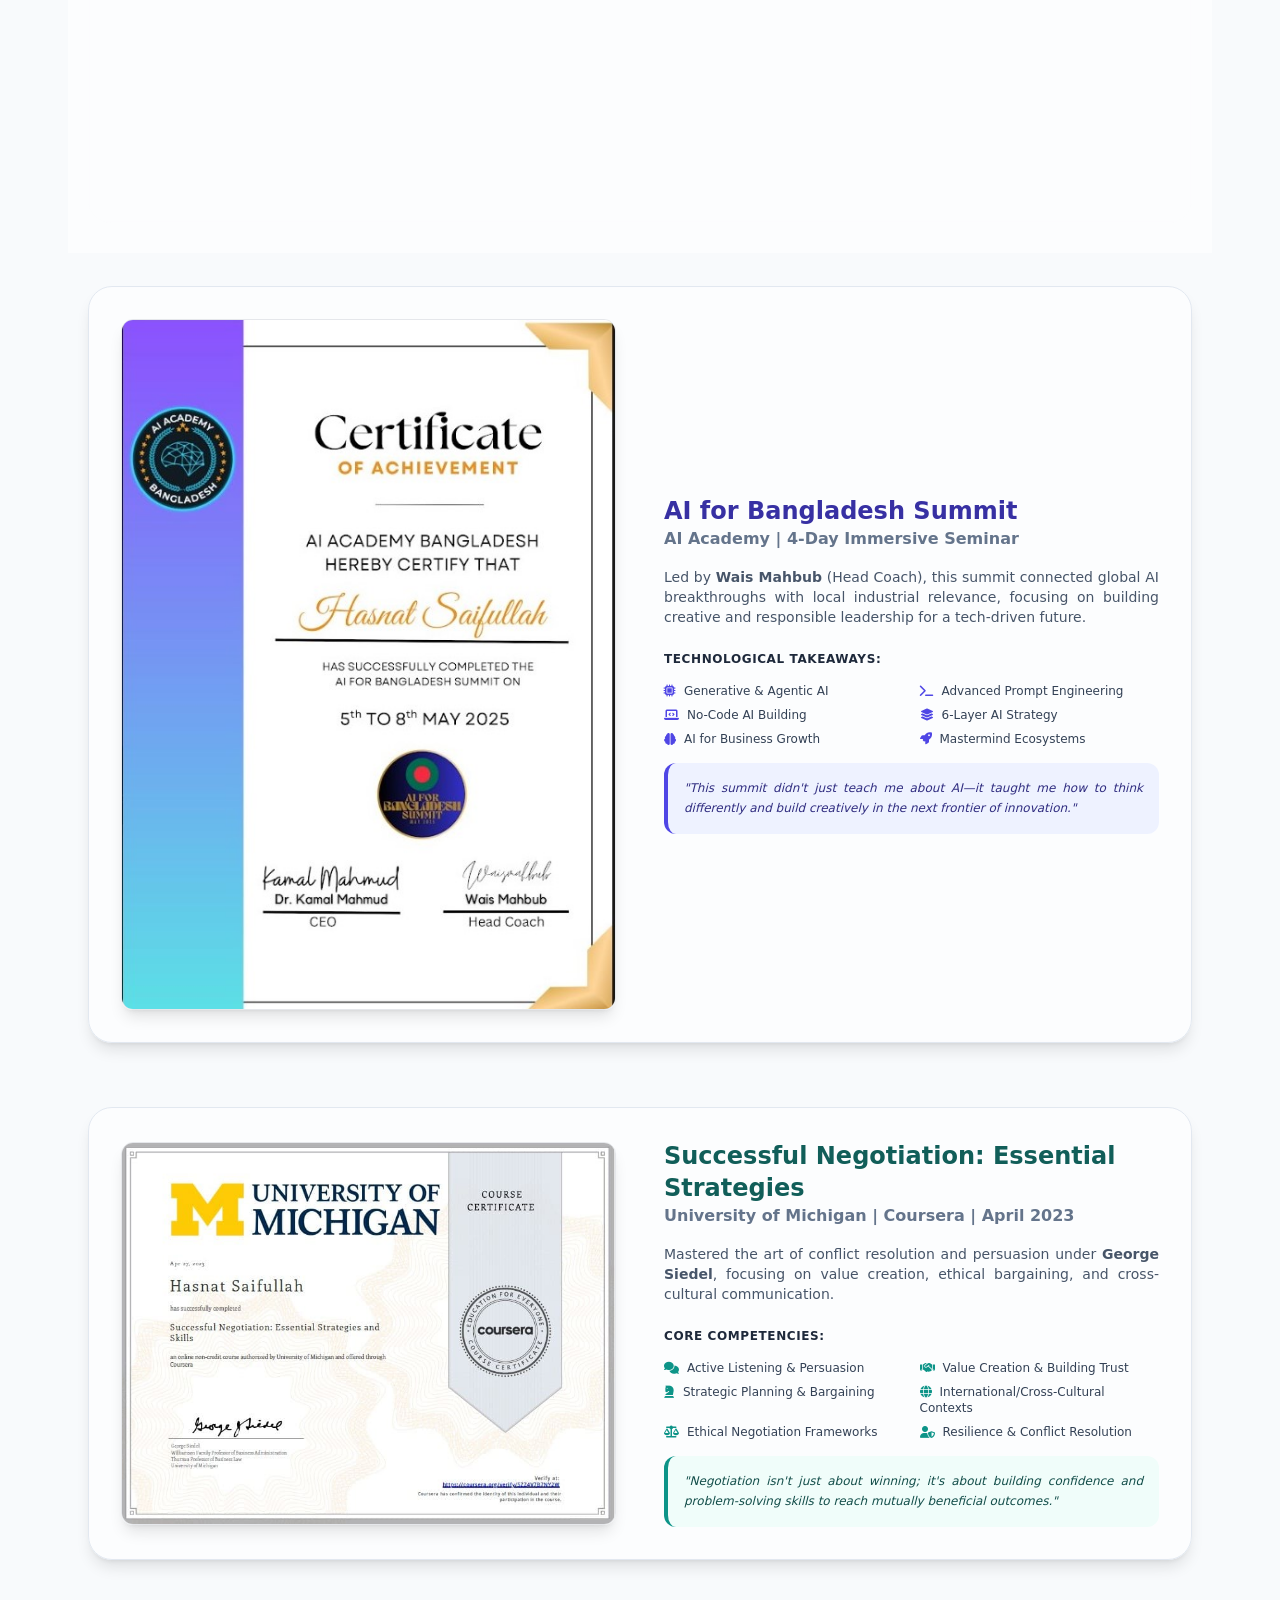
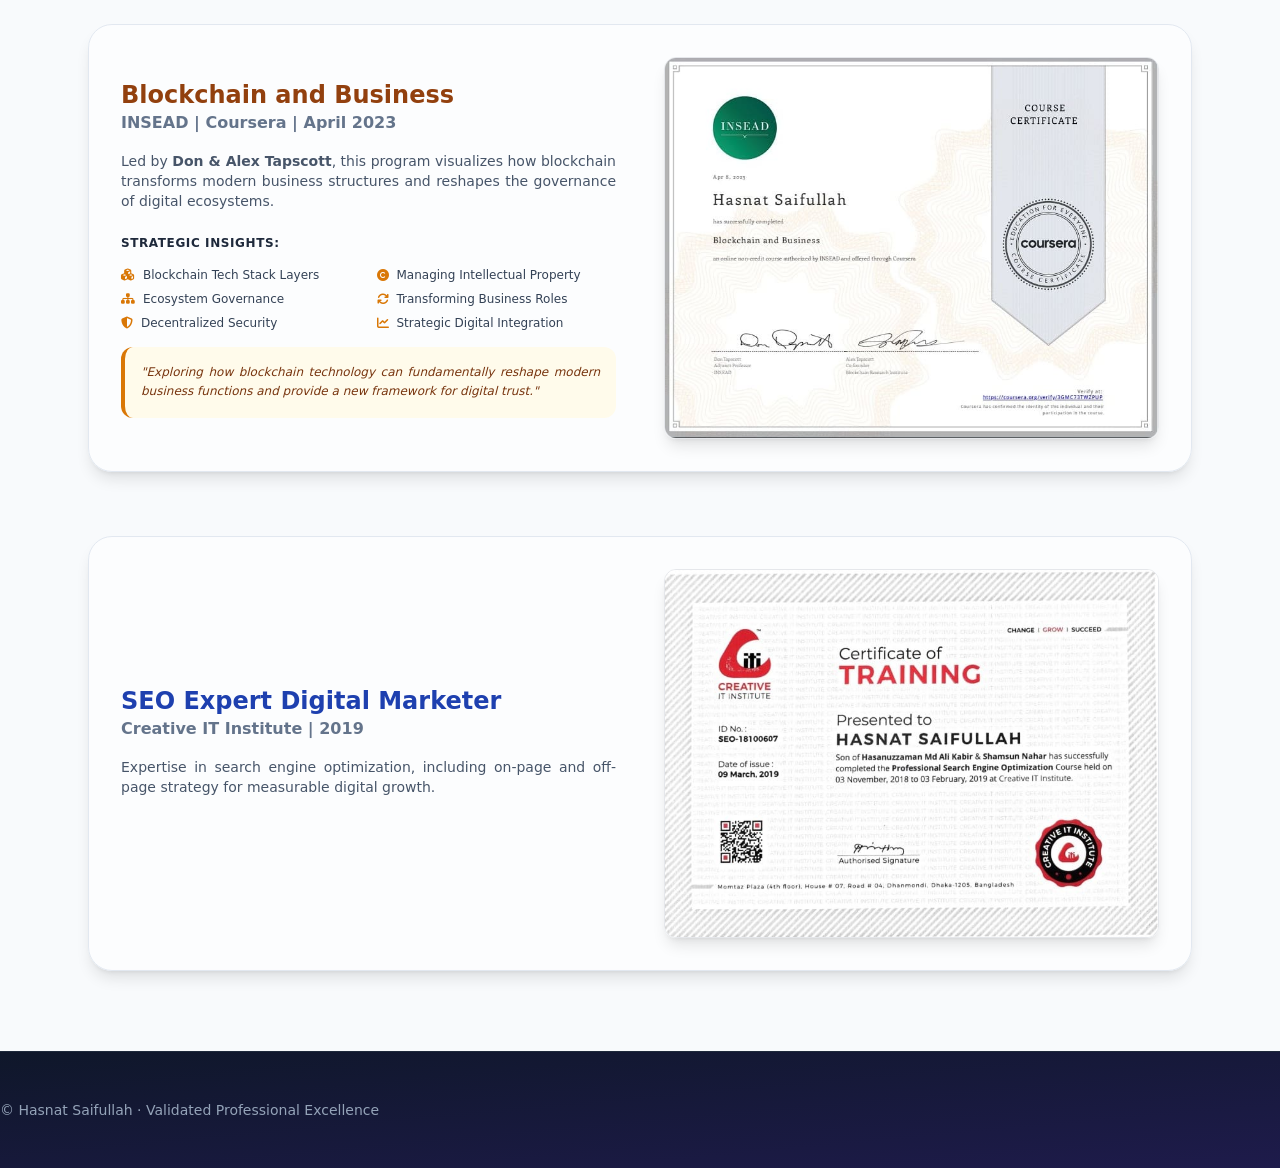
==== commit 5836c180: "updated with goolge ai studio audit recomendations" ====
--- a/achievements.html
+++ b/achievements.html
@@ -4,13 +4,17 @@
   <meta charset="UTF-8" />
   <meta name="viewport" content="width=device-width, initial-scale=1.0" />
   <meta name="description" content="Achievements and certifications: Governance, Risk &amp; Compliance, Excel Power Tools, Power BI Masterclass, Internal Control &amp; Compliance, JAIBB, BIBM, regulatory reporting, AI, negotiation &amp; blockchain." />
-  <link rel="canonical" href="https://hasnatsaifullah.netlify.app/achievements.html" />
+  <link rel="canonical" href="https://hasnatsaifullah.netlify.app/achievements" />
   <meta name="robots" content="index, follow, max-image-preview:large" />
   <meta property="og:title" content="Achievements | Hasnat Saifullah" />
   <meta property="og:description" content="Certifications in Banking, Compliance, Power BI, and Digital Growth." />
-  <meta property="og:url" content="https://hasnatsaifullah.netlify.app/achievements.html" />
+  <meta property="og:url" content="https://hasnatsaifullah.netlify.app/achievements" />
   <meta property="og:image" content="https://hasnatsaifullah.netlify.app/assets/images/profile.jpg" />
+  <meta property="og:image:width" content="800" />
+  <meta property="og:image:height" content="800" />
   <meta property="og:type" content="website" />
+  <meta property="og:site_name" content="Hasnat Saifullah" />
+  <meta name="theme-color" content="#0f172a">
   <meta name="twitter:card" content="summary_large_image" />
   <meta name="twitter:title" content="Achievements | Hasnat Saifullah" />
   <meta name="twitter:description" content="Certifications in Banking, Compliance, Power BI, and Digital Growth." />
@@ -24,7 +28,7 @@
       {
         "@type": "WebPage",
         "name": "Achievements | Hasnat Saifullah",
-        "url": "https://hasnatsaifullah.netlify.app/achievements.html",
+        "url": "https://hasnatsaifullah.netlify.app/achievements",
         "description": "Certifications in Banking, Compliance, Power BI, and Digital Growth.",
         "isPartOf": { "@type": "WebSite", "name": "Hasnat Saifullah", "url": "https://hasnatsaifullah.netlify.app/" },
         "about": { "@type": "Person", "name": "Hasnat Saifullah", "url": "https://hasnatsaifullah.netlify.app/" }
--- a/assets/css/global.css
+++ b/assets/css/global.css
@@ -68,3 +68,47 @@
   border: 2px solid rgba(255, 255, 255, 0.9);
   transform: scale(1.3);
 }
+
+.slider-dot { position: relative; }
+
+/* ── Accessibility: touch devices ──────────────────────────────────────────────
+   Desktop visuals are untouched. On touch screens, hover-only controls become
+   visible and small controls gain a 44px hit area without changing their look. */
+[id^="slider-"] { touch-action: pan-y; }
+
+@media (hover: none), (pointer: coarse) {
+  /* Reveal controls that were hidden behind :hover */
+  button[onclick^="move"][class*="opacity-0"],
+  [class*="bottom-4"][class*="right-4"][class*="opacity-0"][class*="group-hover:opacity-100"] {
+    opacity: 1;
+  }
+
+  /* Slider dots: keep the 10px visual, add a roomy non-overlapping tap target */
+  .slider-dot::after {
+    content: '';
+    position: absolute;
+    inset: -17px;
+    border-radius: 9999px;
+  }
+  [id^="dots-"] {
+    bottom: 20px;
+    gap: 34px;
+    flex-wrap: wrap;
+    justify-content: center;
+    width: min(240px, 80vw);
+  }
+
+  /* 44px minimum for the controls that were under-sized */
+  button[onclick^="move"] {
+    width: 44px;
+    height: 44px;
+  }
+  #menu-btn,
+  button[onclick^="close"] {
+    min-width: 44px;
+    min-height: 44px;
+    display: inline-flex;
+    align-items: center;
+    justify-content: center;
+  }
+}
